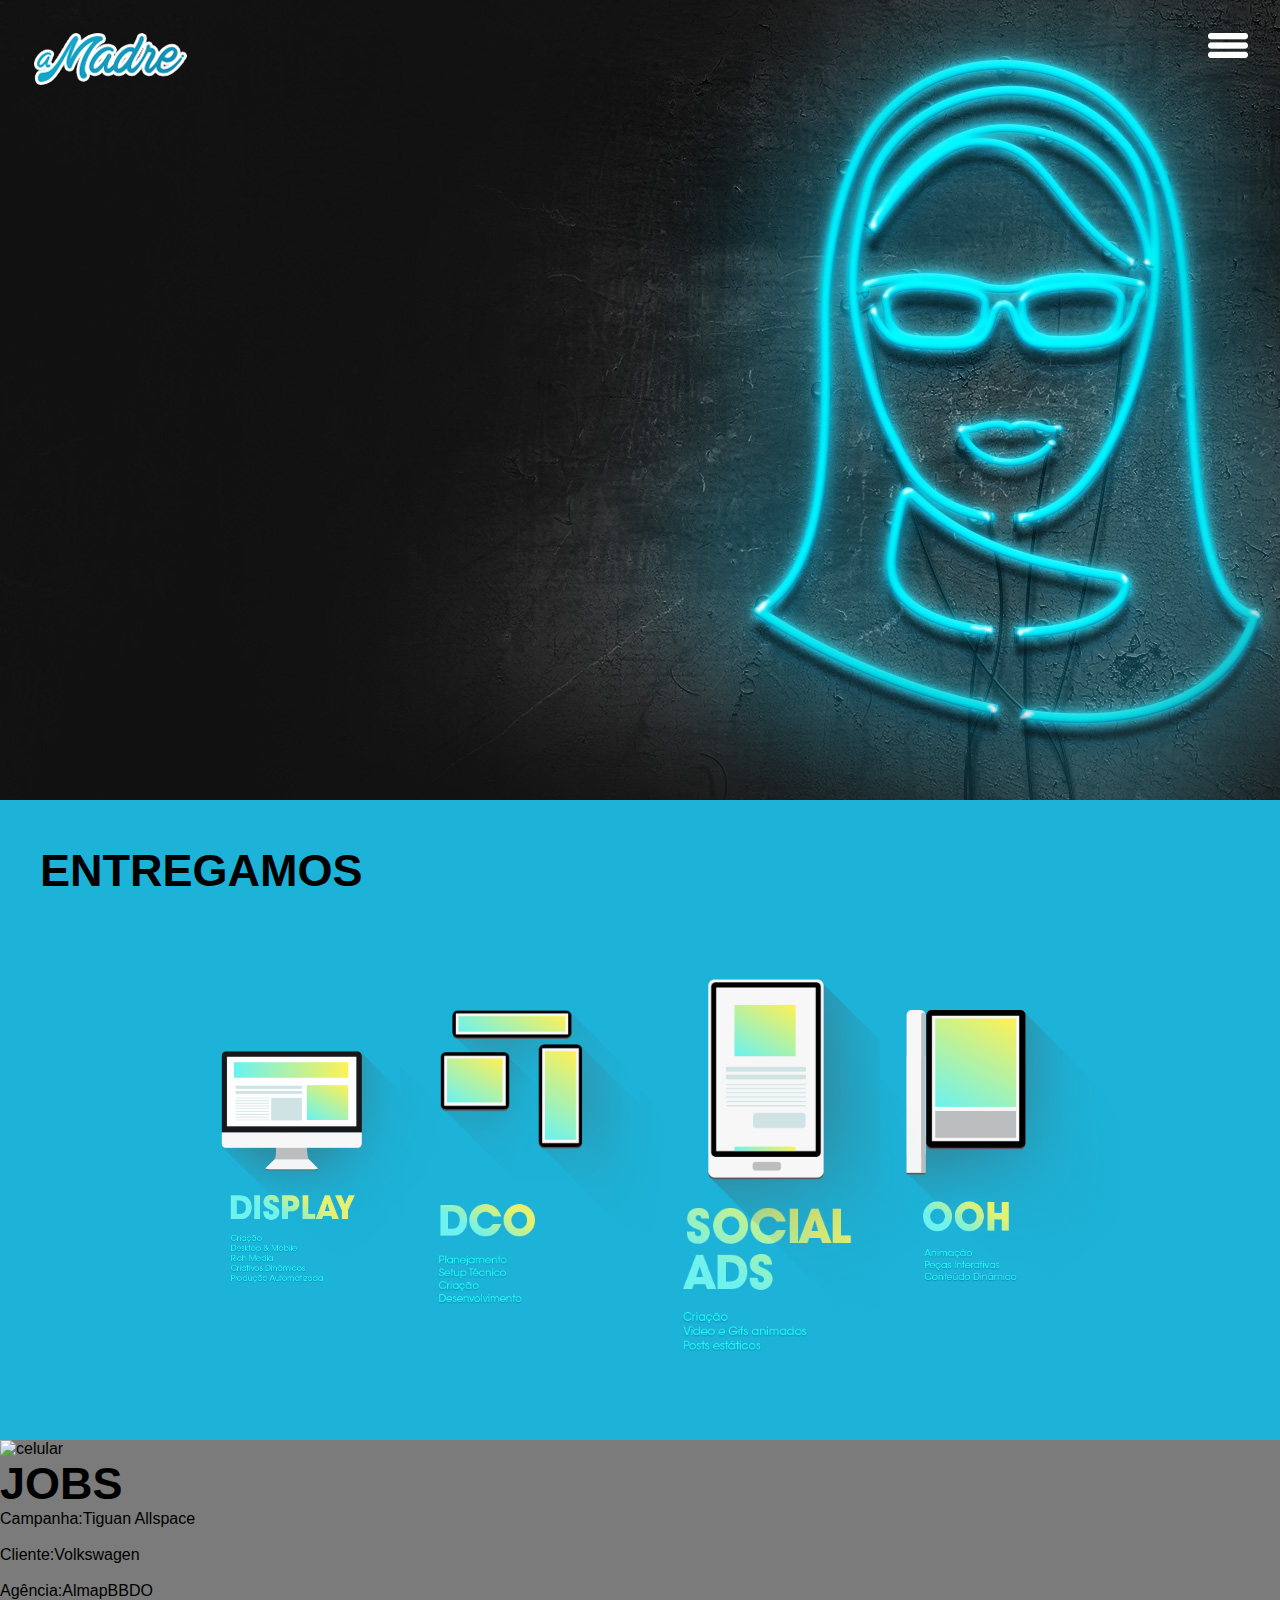
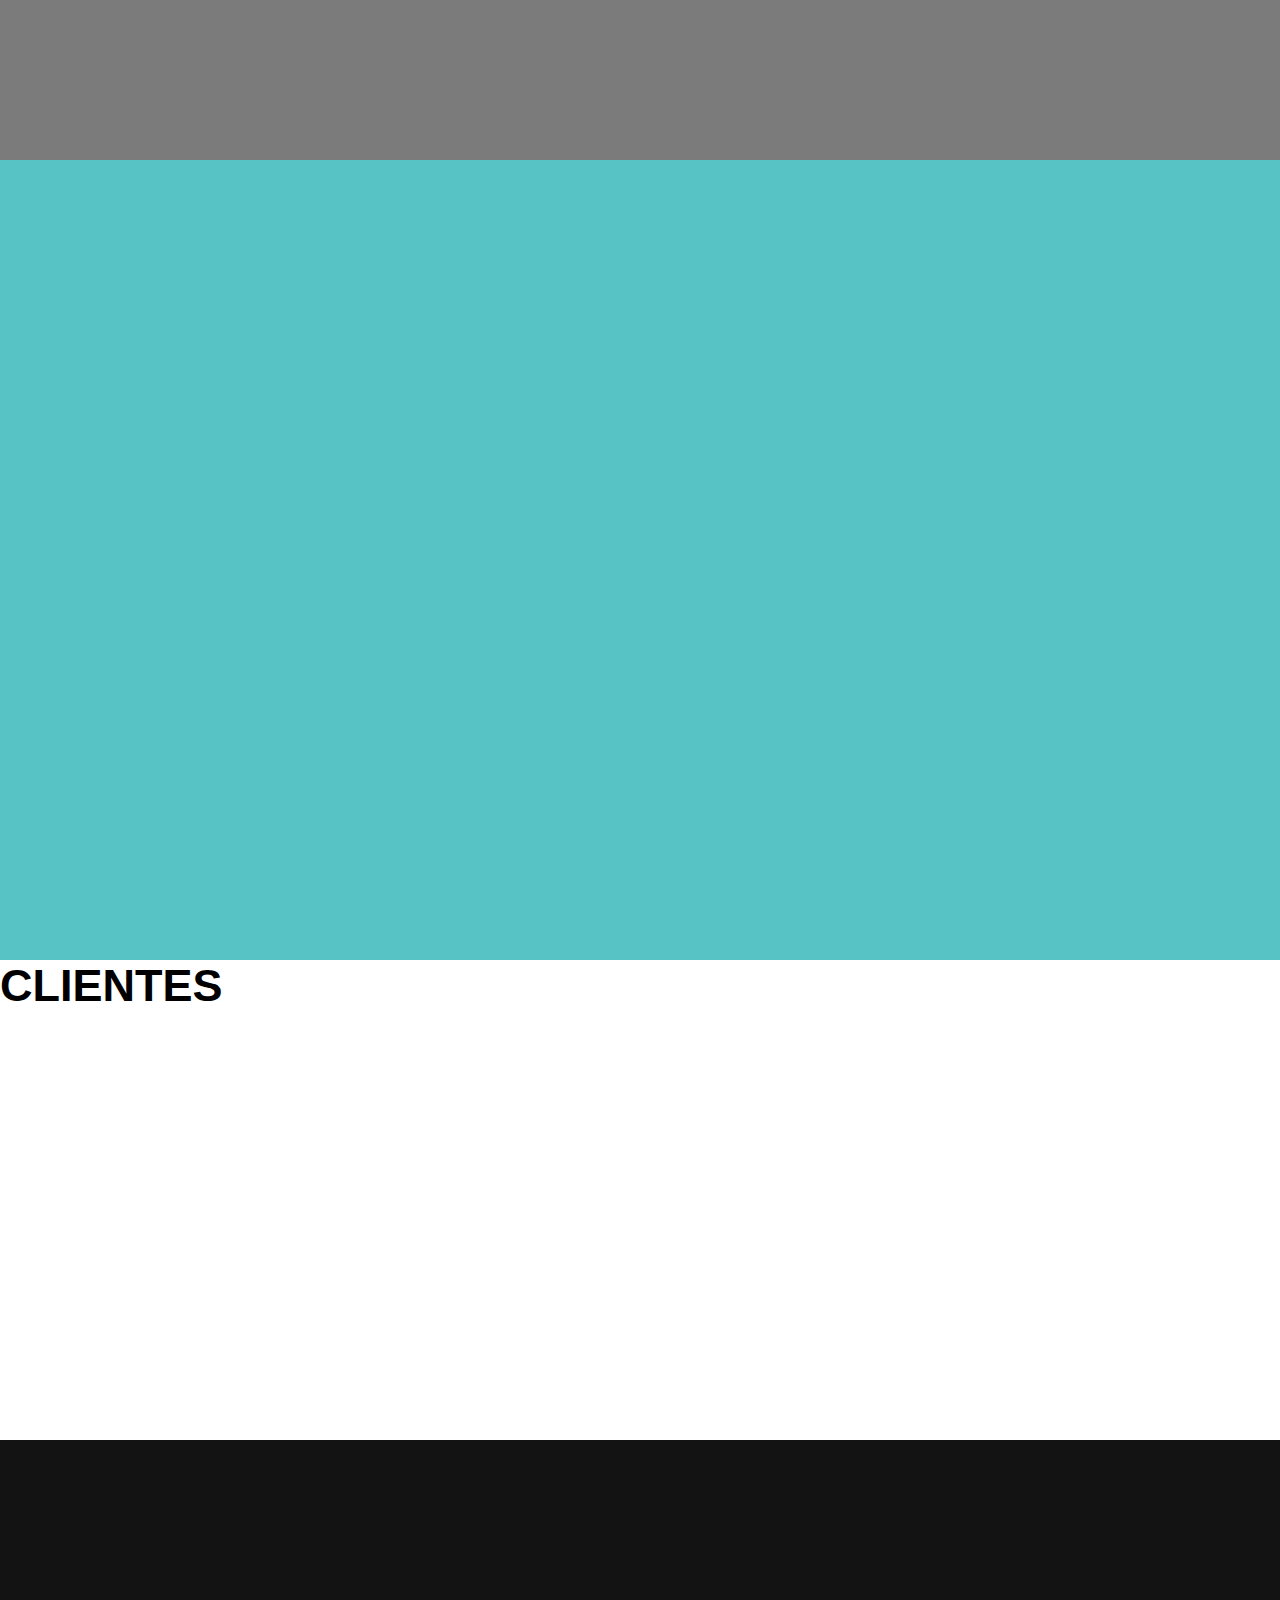
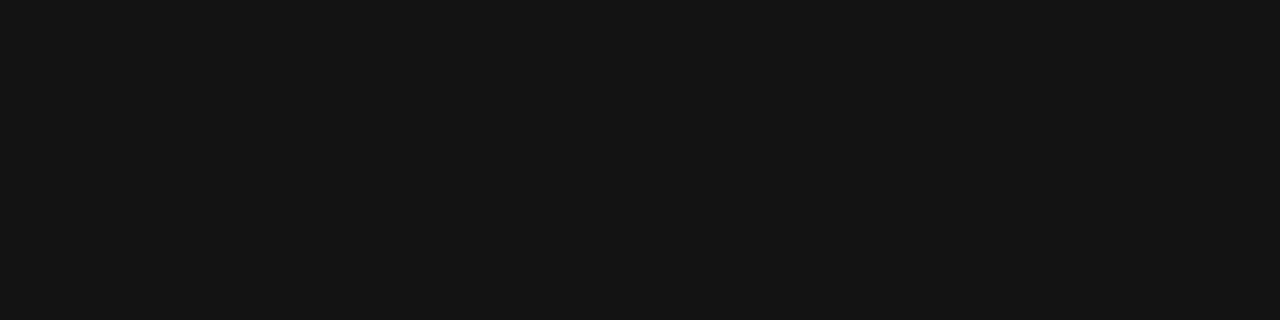
==== index.html @ 14677a15 "building site" ====
<!DOCTYPE html>
<html>

<head>
    <meta charset="UTF-8">
    <meta name="description" content="sucesso madre">
    <meta name="keywords" content="sucesso">
    <meta name="author" content="">
    <meta name="viewport" content="width=device-width, initial-scale=1.0">
    <title>A Madre</title>
    <link rel="stylesheet" type="text/css" media="screen" href="./assets/css/style.css" />
    <link href="https://fonts.googleapis.com/css?family=Roboto:400,700" rel="stylesheet">
  </head>
<body>
    <nav>
        <div>
            <a href="#"><img  class="brand" src="./assets/img/logo.png" alt="Logo A Madre"></a>
        </div>

        <div>
            <a href="#"><img class="brand" src="./assets/img/menu.png" alt="menu"></a>
        </div>

        <div class="menu__toggle">
            <ul>
                <li><a href="#">HOME</a></li>
                <li><a href="#">ENTREGAMOS</a></li>
                <li><a href="#">JOBS</a></li>
                <li><a href="#">CLIENTES</a></li>
                <li><a href="#">CONTATO</a></li>
            </ul>
        </div>
    </nav>
    <header class="header">
    </header>

        <section id="cards">
            <div>
                <h1>ENTREGAMOS</h1>            
            </div>

            <!-- card001 -->
            <div id="cards__products">  

                <div class="cards__section">
                    <div>
                        <img class="cards__img" src="./assets/img/card01_display.png" alt="Display: Criação, Desktop & Mobile, Rich Media, Criativo Dinâmicos, Produção Automatizada">
                    </div>
                </div>

                <!-- card002 -->
                <div class="cards__section">
                    <div>
                        <img class="cards__img" src="./assets/img/card02_dco.png" alt=" DCO: Planejamento, Setup Técnico, Criação, Desenvolvimento">
                    </div>
                </div>

                <!-- card003 -->
                <div class="cards__section">
                    <div>
                        <img class="cards__img" src="./assets/img/card03_socialads.png" alt=" Criação, Videos e Gifs animados, Posts estáticos">
                    </div>
                </div>
                
                <!-- card004 -->
                <div class="cards__section">
                    <div>
                        <img class="cards__img" src="./assets/img/card04_ooh.png" alt="OOH: Animação,Peças Interativas, Conteúdo Dinâmico">
                    </div>
             </div>                 
        </section>

        <section id="carousel">            
            <div class="carousel__celprlx">
                <img src="" alt="celular">
            </div>
            
            <div class="carousel__content">
                <h1>JOBS</h1>
            </div>
            <div>
                <p><span>Campanha:</span>Tiguan Allspace</p><br>
                <p><span>Cliente:</span>Volkswagen</p><br>
                <p><span>Agência:</span>AlmapBBDO</p><br>
            </div>
        </section>
        
        <section id="thumbs">

            <div class= "thumbs"> 
                <div class="thumbs__box">
                    <a href="#"> 
                        <img src="">
                    </a>
                </div>
                
                <div class="thumbs__box">
                    <a href="#"> 
                        <img src="">
                    </a>
                </div>

                <div class="thumbs__box">
                    <a href="#"> 
                        <img src="">
                    </a>
                </div>

                <div class="thumbs__box">
                    <a href="#"> 
                        <img src="">
                    </a>
                </div>
                
                <div class="thumbs__box">
                    <a href="#"> 
                        <img src="">
                    </a>
                </div>
            </div>
        </section>
        
        
        <section id="clients">
            <div class="div">
                <h1> CLIENTES</h1>
            </div>
            
        </section>        

    <footer>        
    </footer>
    
</body>
</html>
---- assets/css/style.css ----
* {
  margin: 0;
  font-family: 'Montserrat', sans-serif;
}

h1 {
  font-size: 45px;
  font-weight: 900;
}

nav {
  display: -webkit-box;
  display: -ms-flexbox;
  display: flex;
  -webkit-box-pack: justify;
      -ms-flex-pack: justify;
          justify-content: space-between;
  position: fixed;
  width: 100%;
  top: 0;
}

nav .brand {
  margin: 30px 30px;
  -webkit-box-align: center;
      -ms-flex-align: center;
          align-items: center;
}

.menu__toggle {
  display: none;
}

.header {
  background: url(../img/bgheader.jpg);
  background-size: cover;
  -o-object-fit: cover;
     object-fit: cover;
  min-height: 50rem;
  background-repeat: no-repeat;
  background-position: 45%;
}

#cards {
  background-color: #1db2d7;
  min-height: 40rem;
}

#cards h1 {
  padding: 45px 40px;
}

#cards #cards__products {
  display: -webkit-box;
  display: -ms-flexbox;
  display: flex;
  -webkit-box-align: center;
      -ms-flex-align: center;
          align-items: center;
  -webkit-box-pack: center;
      -ms-flex-pack: center;
          justify-content: center;
}

#cards .cards__img {
  max-width: 15rem;
  padding-top: 20px;
}

#carousel {
  min-height: 20rem;
  background-color: #7b7b7b;
}

.thumbs__box {
  max-width: 100rem;
  min-height: 10rem;
  background-color: #57c3c5;
}

#clients {
  max-width: 100rem;
  min-height: 30rem;
  background-color: #ffffff;
}

footer {
  max-width: 100rem;
  min-height: 30rem;
  background-color: #131313;
}
/*# sourceMappingURL=style.css.map */
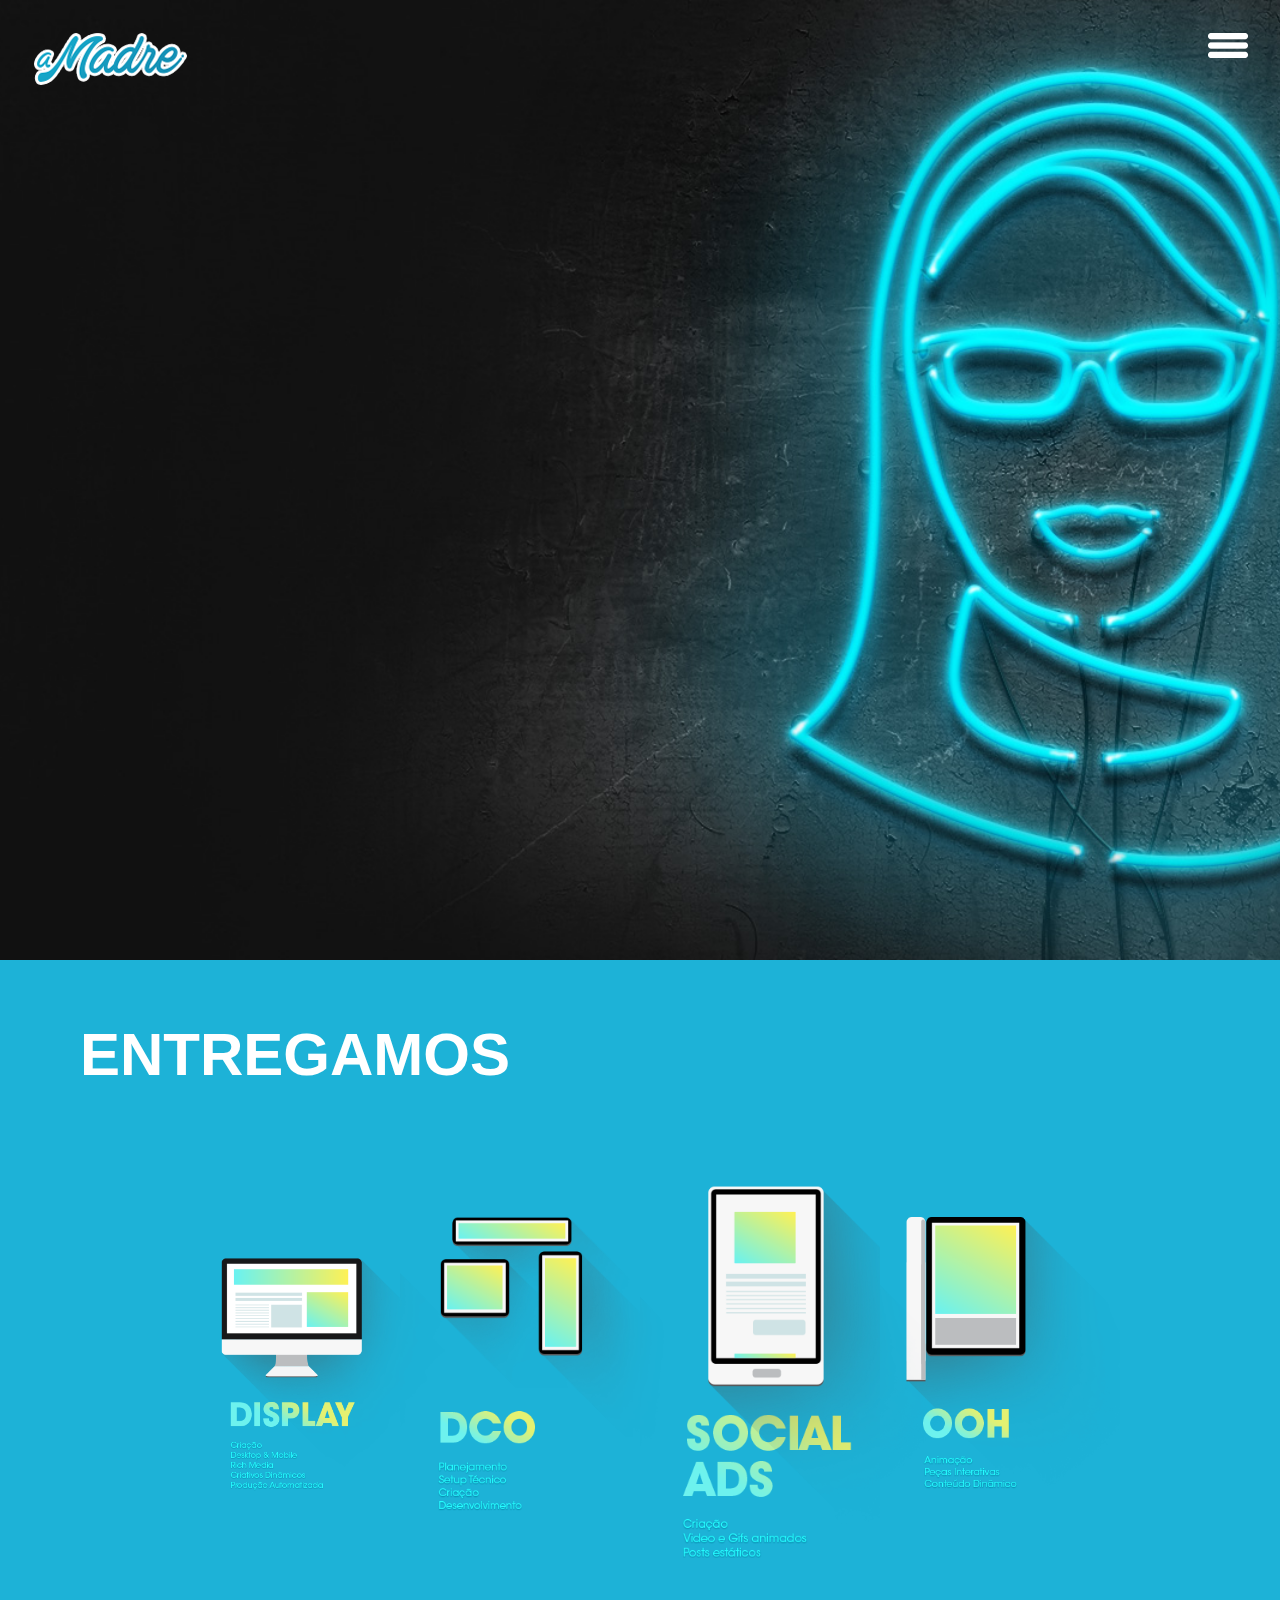
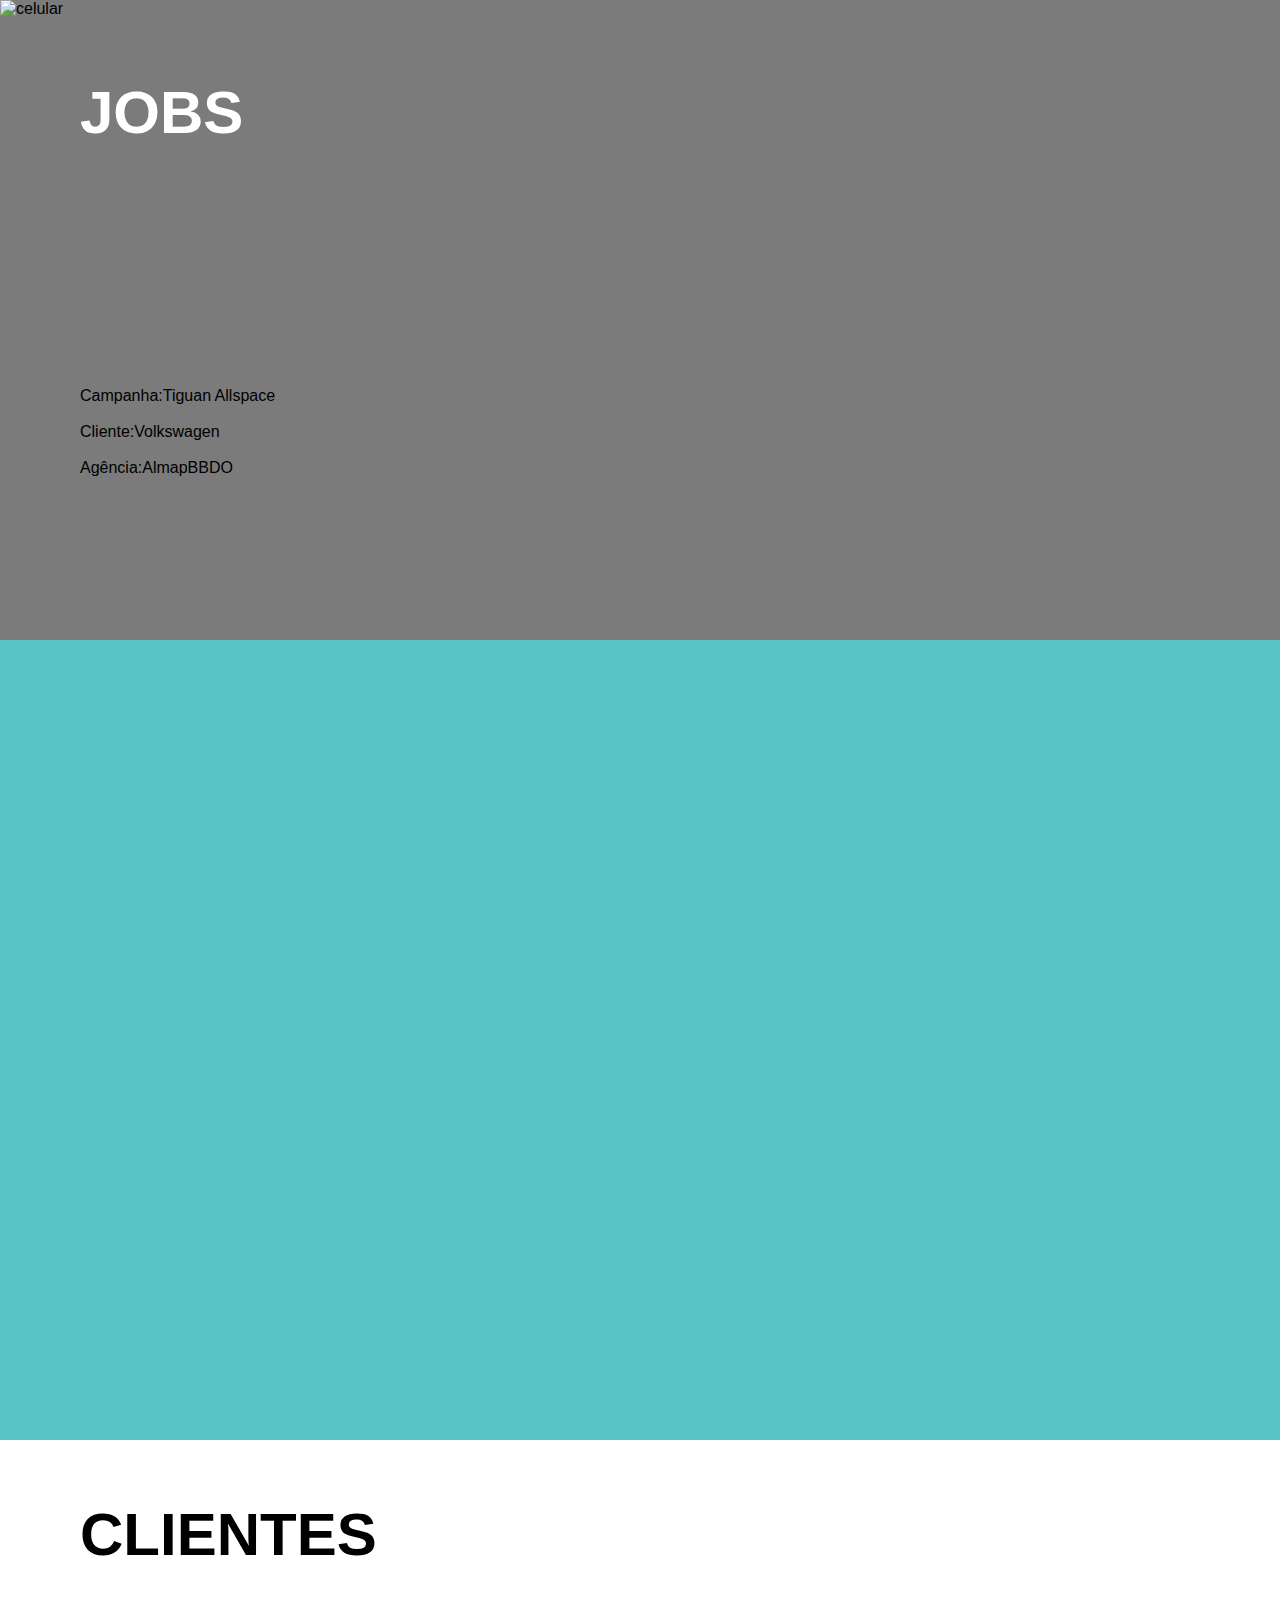
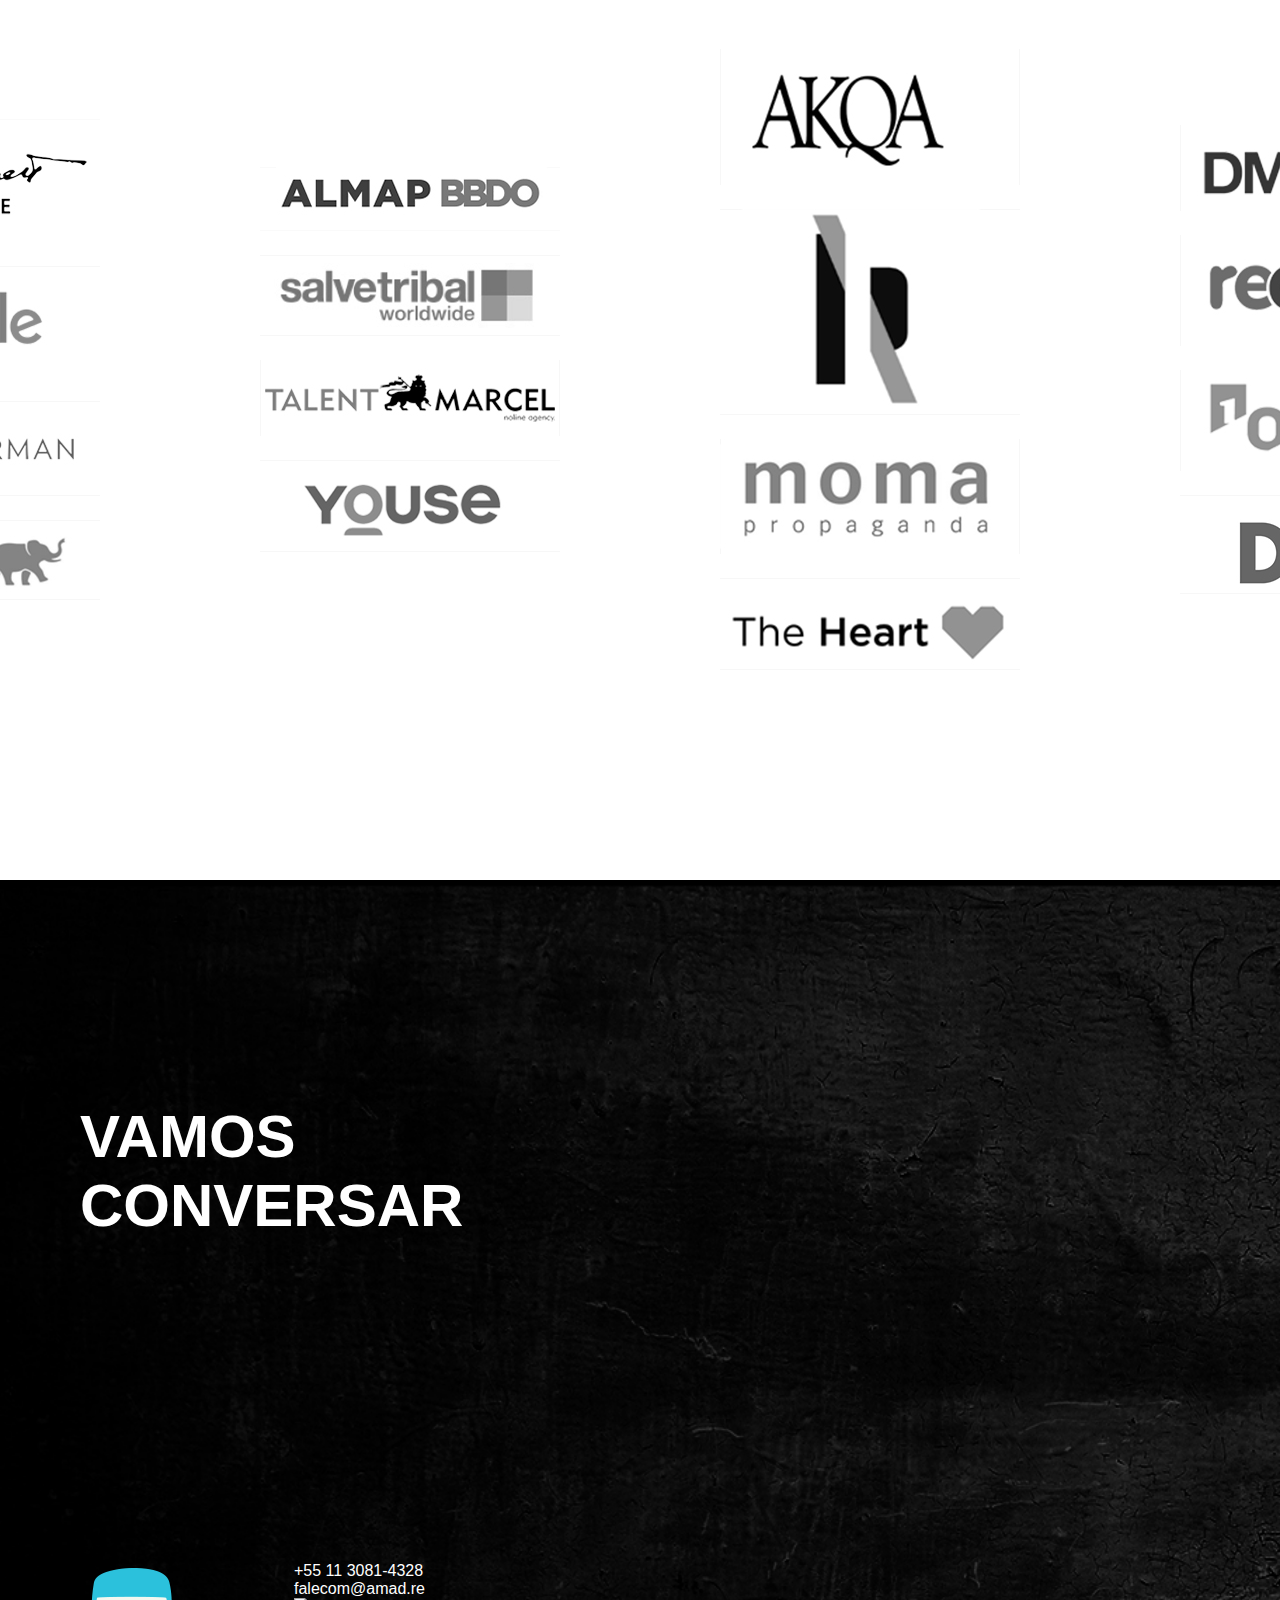
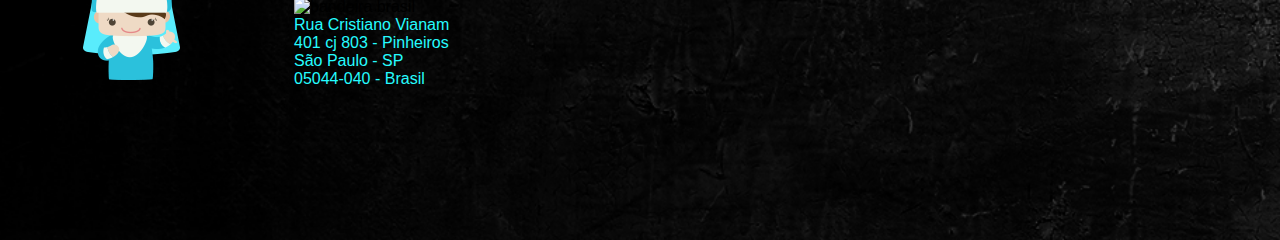
==== commit b65caa69: "1st part final adjustments" ====
--- a/index.html
+++ b/index.html
@@ -10,17 +10,17 @@
     <title>A Madre</title>
     <link rel="stylesheet" type="text/css" media="screen" href="./assets/css/style.css" />
     <link href="https://fonts.googleapis.com/css?family=Roboto:400,700" rel="stylesheet">
-  </head>
+</head>
 <body>
     <nav>
         <div>
             <a href="#"><img  class="brand" src="./assets/img/logo.png" alt="Logo A Madre"></a>
         </div>
-
+        
         <div>
             <a href="#"><img class="brand" src="./assets/img/menu.png" alt="menu"></a>
         </div>
-
+        
         <div class="menu__toggle">
             <ul>
                 <li><a href="#">HOME</a></li>
@@ -33,43 +33,43 @@
     </nav>
     <header class="header">
     </header>
-
-        <section id="cards">
-            <div>
-                <h1>ENTREGAMOS</h1>            
-            </div>
-
-            <!-- card001 -->
-            <div id="cards__products">  
-
-                <div class="cards__section">
-                    <div>
-                        <img class="cards__img" src="./assets/img/card01_display.png" alt="Display: Criação, Desktop & Mobile, Rich Media, Criativo Dinâmicos, Produção Automatizada">
-                    </div>
-                </div>
-
-                <!-- card002 -->
-                <div class="cards__section">
-                    <div>
-                        <img class="cards__img" src="./assets/img/card02_dco.png" alt=" DCO: Planejamento, Setup Técnico, Criação, Desenvolvimento">
-                    </div>
-                </div>
-
-                <!-- card003 -->
-                <div class="cards__section">
-                    <div>
-                        <img class="cards__img" src="./assets/img/card03_socialads.png" alt=" Criação, Videos e Gifs animados, Posts estáticos">
-                    </div>
-                </div>
-                
-                <!-- card004 -->
-                <div class="cards__section">
-                    <div>
-                        <img class="cards__img" src="./assets/img/card04_ooh.png" alt="OOH: Animação,Peças Interativas, Conteúdo Dinâmico">
-                    </div>
-             </div>                 
+    
+    <section id="cards">
+        <div>
+            <h1>ENTREGAMOS</h1>            
+        </div>
+        
+        <!-- card001 -->
+        <div id="cards__products">  
+            
+            <div class="cards__section">
+                <div>
+                    <img class="cards__img" src="./assets/img/card01_display.png" alt="Display: Criação, Desktop & Mobile, Rich Media, Criativo Dinâmicos, Produção Automatizada">
+                </div>
+            </div>
+            
+            <!-- card002 -->
+            <div class="cards__section">
+                <div>
+                    <img class="cards__img" src="./assets/img/card02_dco.png" alt=" DCO: Planejamento, Setup Técnico, Criação, Desenvolvimento">
+                </div>
+            </div>
+            
+            <!-- card003 -->
+            <div class="cards__section">
+                <div>
+                    <img class="cards__img" src="./assets/img/card03_socialads.png" alt=" Criação, Videos e Gifs animados, Posts estáticos">
+                </div>
+            </div>
+            
+            <!-- card004 -->
+            <div class="cards__section">
+                <div>
+                    <img class="cards__img" src="./assets/img/card04_ooh.png" alt="OOH: Animação,Peças Interativas, Conteúdo Dinâmico">
+                </div>
+            </div>                 
         </section>
-
+        
         <section id="carousel">            
             <div class="carousel__celprlx">
                 <img src="" alt="celular">
@@ -78,7 +78,7 @@
             <div class="carousel__content">
                 <h1>JOBS</h1>
             </div>
-            <div>
+            <div id="carousel__p">
                 <p><span>Campanha:</span>Tiguan Allspace</p><br>
                 <p><span>Cliente:</span>Volkswagen</p><br>
                 <p><span>Agência:</span>AlmapBBDO</p><br>
@@ -86,7 +86,7 @@
         </section>
         
         <section id="thumbs">
-
+            
             <div class= "thumbs"> 
                 <div class="thumbs__box">
                     <a href="#"> 
@@ -99,13 +99,13 @@
                         <img src="">
                     </a>
                 </div>
-
-                <div class="thumbs__box">
-                    <a href="#"> 
-                        <img src="">
-                    </a>
-                </div>
-
+                
+                <div class="thumbs__box">
+                    <a href="#"> 
+                        <img src="">
+                    </a>
+                </div>
+                
                 <div class="thumbs__box">
                     <a href="#"> 
                         <img src="">
@@ -126,10 +126,127 @@
                 <h1> CLIENTES</h1>
             </div>
             
+            <div class="clients__box">
+                
+                <div class="clients__box01">
+                    
+                    <div class="clients__brand">
+                        <a href="#"> 
+                            <img src="./assets//img/clientes/leobnt.jpg" alt="Logo Cliente LEO BRUNET">
+                        </a>
+                    </div>
+                    <div class="clients__brand">
+                        <a href="#"> 
+                            <img src="./assets//img/clientes/google.jpg" alt="Logo Cliente GOOGLE">
+                        </a>
+                    </div>
+                    <div class="clients__brand">
+                        <a href="#"> 
+                            <img src="./assets//img/clientes/wunderman.jpg" alt="Logo Cliente WUNDERMAN">
+                        </a>
+                    </div>
+                    <div class="clients__brand">
+                        <a href="#"> 
+                            <img src="./assets//img/clientes/cpb.jpg" alt="Logo Cliente CP+B">
+                        </a>
+                    </div>
+                </div>
+                
+                <div class="clients__box02">
+                    
+                    <div class="clients__brand">
+                        <a href="#"> 
+                            <img src="./assets//img/clientes/almapbbdo.jpg" alt="Logo Cliente ALMA BBDO">
+                        </a>
+                    </div>
+                    <div class="clients__brand">
+                        <a href="#"> 
+                            <img src="./assets//img/clientes/salvetribal.jpg" alt="Logo Cliente SALVE TRIBAL">
+                        </a>
+                    </div>
+                    <div class="clients__brand">
+                        <a href="#"> 
+                            <img src="./assets//img/clientes/talentmarcel.jpg" alt="Logo Cliente TALENT MARCEL">
+                        </a>
+                    </div>
+                    <div class="clients__brand">
+                        <a href="#"> 
+                            <img src="./assets//img/clientes/youse.jpg" alt="Logo Cliente YOUSE">
+                        </a>
+                    </div>
+                </div>
+                <div class="clients__box03">
+                    
+                    <div class="clients__brand">
+                        <a href="#"> 
+                            <img src="./assets//img/clientes/akqa.jpg" alt="Logo Cliente AKGA">
+                        </a>
+                    </div>
+                    <div class="clients__brand">
+                        <a href="#"> 
+                            <img src="./assets//img/clientes/logocliente.jpg" alt="Logo Cliente ???">
+                        </a>
+                    </div>
+                    <div class="clients__brand">
+                        <a href="#"> 
+                            <img src="./assets//img/clientes/moma.jpg" alt="Logo Cliente MOMA">
+                        </a>
+                    </div>
+                    <div class="clients__brand">
+                        <a href="#"> 
+                            <img src="./assets//img/clientes/theheart.jpg" alt="Logo Cliente THE HEART">
+                        </a>
+                    </div>
+                </div>
+                <div class="clients__box04">
+                    
+                    <div class="clients__brand">
+                        <a href="#"> 
+                            <img src="./assets//img/clientes/dm9ddb.jpg" alt="Logo Cliente DM9DDB">
+                        </a>
+                    </div>
+                    <div class="clients__brand">
+                        <a href="#"> 
+                            <img src="./assets//img/clientes/reamp.jpg" alt="Logo Cliente REAMP">
+                        </a>
+                    </div>
+                    <div class="clients__brand">
+                        <a href="#"> 
+                            <img src="./assets//img/clientes/onedigita.jpg" alt="Logo Cliente One Digital">
+                        </a>
+                    </div>
+                    <div class="clients__brand">
+                        <a href="#"> 
+                            <img src="./assets//img/clientes/dpzt.jpg" alt="Logo Cliente DPZT">
+                        </a>
+                    </div>
+                </div>
+                
+            </div>
+            
         </section>        
-
-    <footer>        
-    </footer>
-    
-</body>
-</html>                                                             
+        
+        <footer>
+            <div>
+                <h1>VAMOS <br>CONVERSAR</h1>            
+            </div> 
+            <div id="footer__contact">
+                <div>
+                    <a href="#"> 
+                        <img src="./assets//img/footer/madresita.png" alt="ilustração da Madre">
+                    </a>                    
+                </div>
+                <div>
+                    <p>+55 11 3081-4328</p>
+                    <p>falecom@amad.re</p>
+                    <img src="./assets//img/footer/bandeira.1pg" alt="bandeira brasil">
+                    <p class="footer__p">Rua Cristiano Vianam 401 cj 803 - Pinheiros São Paulo - SP</p>
+                    <p class="footer__p">05044-040 - Brasil</p>
+                </div>
+            </div>
+            
+        </footer>
+        
+    </body>
+    </html>                                                             
+    --- a/assets/css/style.css
+++ b/assets/css/style.css
@@ -36,7 +36,8 @@
   background-size: cover;
   -o-object-fit: cover;
      object-fit: cover;
-  min-height: 50rem;
+  width: 100vw;
+  min-height: 60rem;
   background-repeat: no-repeat;
   background-position: 45%;
 }
@@ -44,10 +45,13 @@
 #cards {
   background-color: #1db2d7;
   min-height: 40rem;
+  width: 100vw;
 }
 
 #cards h1 {
-  padding: 45px 40px;
+  padding: 60px 80px;
+  color: #ffffff;
+  font-size: 60px;
 }
 
 #cards #cards__products {
@@ -68,25 +72,96 @@
 }
 
 #carousel {
+  width: 100vw;
+  background-size: cover;
   min-height: 20rem;
   background-color: #7b7b7b;
+  min-height: 40rem;
+}
+
+#carousel h1 {
+  padding: 60px 80px;
+  color: #ffffff;
+  font-size: 60px;
+  margin-bottom: 180px;
+}
+
+#carousel p {
+  padding: 0px 80px;
 }
 
 .thumbs__box {
-  max-width: 100rem;
+  width: 100vw;
   min-height: 10rem;
   background-color: #57c3c5;
 }
 
 #clients {
-  max-width: 100rem;
-  min-height: 30rem;
+  width: 100vw;
+  min-height: 65rem;
   background-color: #ffffff;
 }
 
+#clients h1 {
+  padding: 60px 80px;
+  font-size: 60px;
+}
+
+#clients .clients__box {
+  display: -webkit-box;
+  display: -ms-flexbox;
+  display: flex;
+  -webkit-box-align: center;
+      -ms-flex-align: center;
+          align-items: center;
+  -webkit-box-pack: center;
+      -ms-flex-pack: center;
+          justify-content: center;
+  padding: 10px 80px;
+}
+
+#clients .clients__brand img {
+  width: 300px;
+  padding: 10px 80px;
+}
+
 footer {
-  max-width: 100rem;
-  min-height: 30rem;
   background-color: #131313;
+  background: url(../img/footer/footerbg.jpg);
+  background-size: cover;
+  background-repeat: no-repeat;
+  width: 100vw;
+  min-height: 60rem;
+}
+
+footer h1 {
+  padding: 222px 80px;
+  color: #ffffff;
+  font-size: 60px;
+}
+
+footer #footer__contact {
+  padding: 100px 80px;
+  display: -webkit-box;
+  display: -ms-flexbox;
+  display: flex;
+  -webkit-box-align: center;
+      -ms-flex-align: center;
+          align-items: center;
+  -ms-flex-pack: distribute;
+      justify-content: space-around;
+  max-width: 400px;
+}
+
+footer #footer__contact a {
+  margin-right: 7rem;
+}
+
+footer #footer__contact P {
+  color: #ffffff;
+}
+
+footer #footer__contact .footer__p {
+  color: #25fcff;
 }
 /*# sourceMappingURL=style.css.map */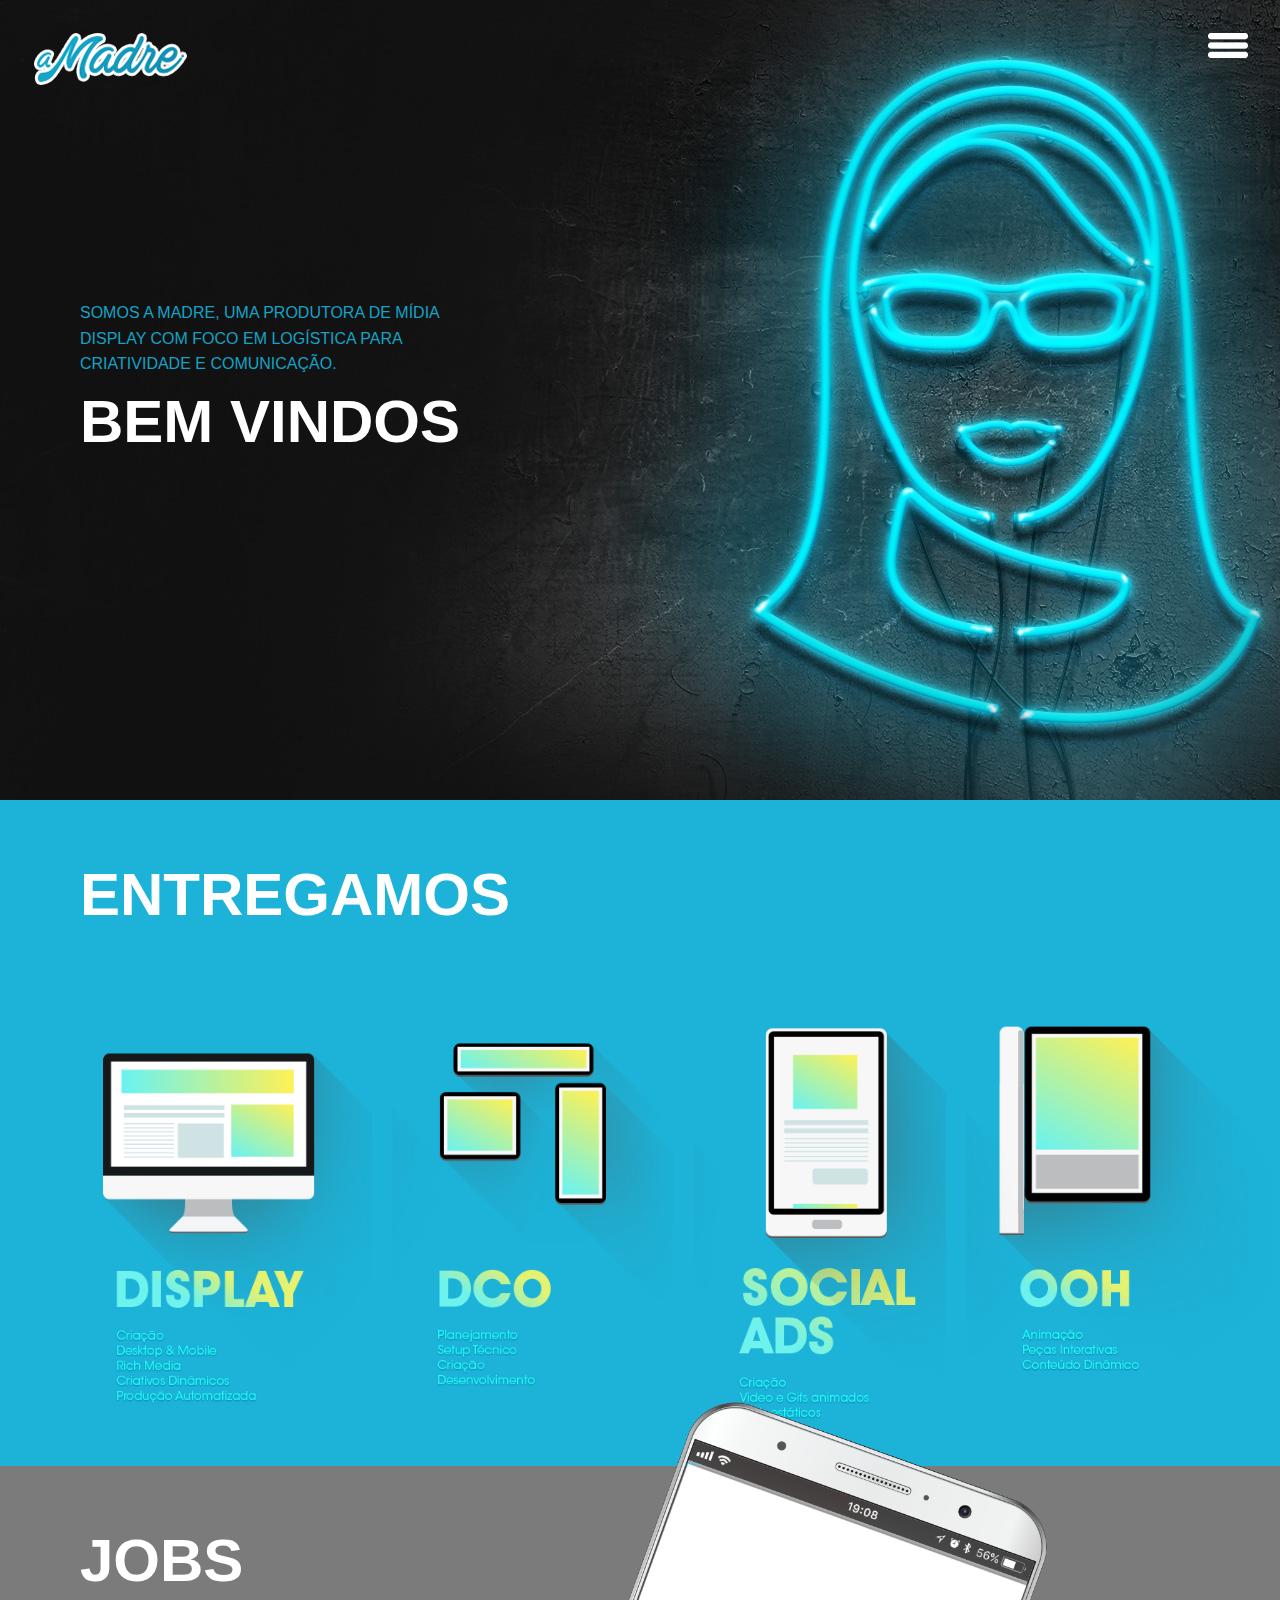
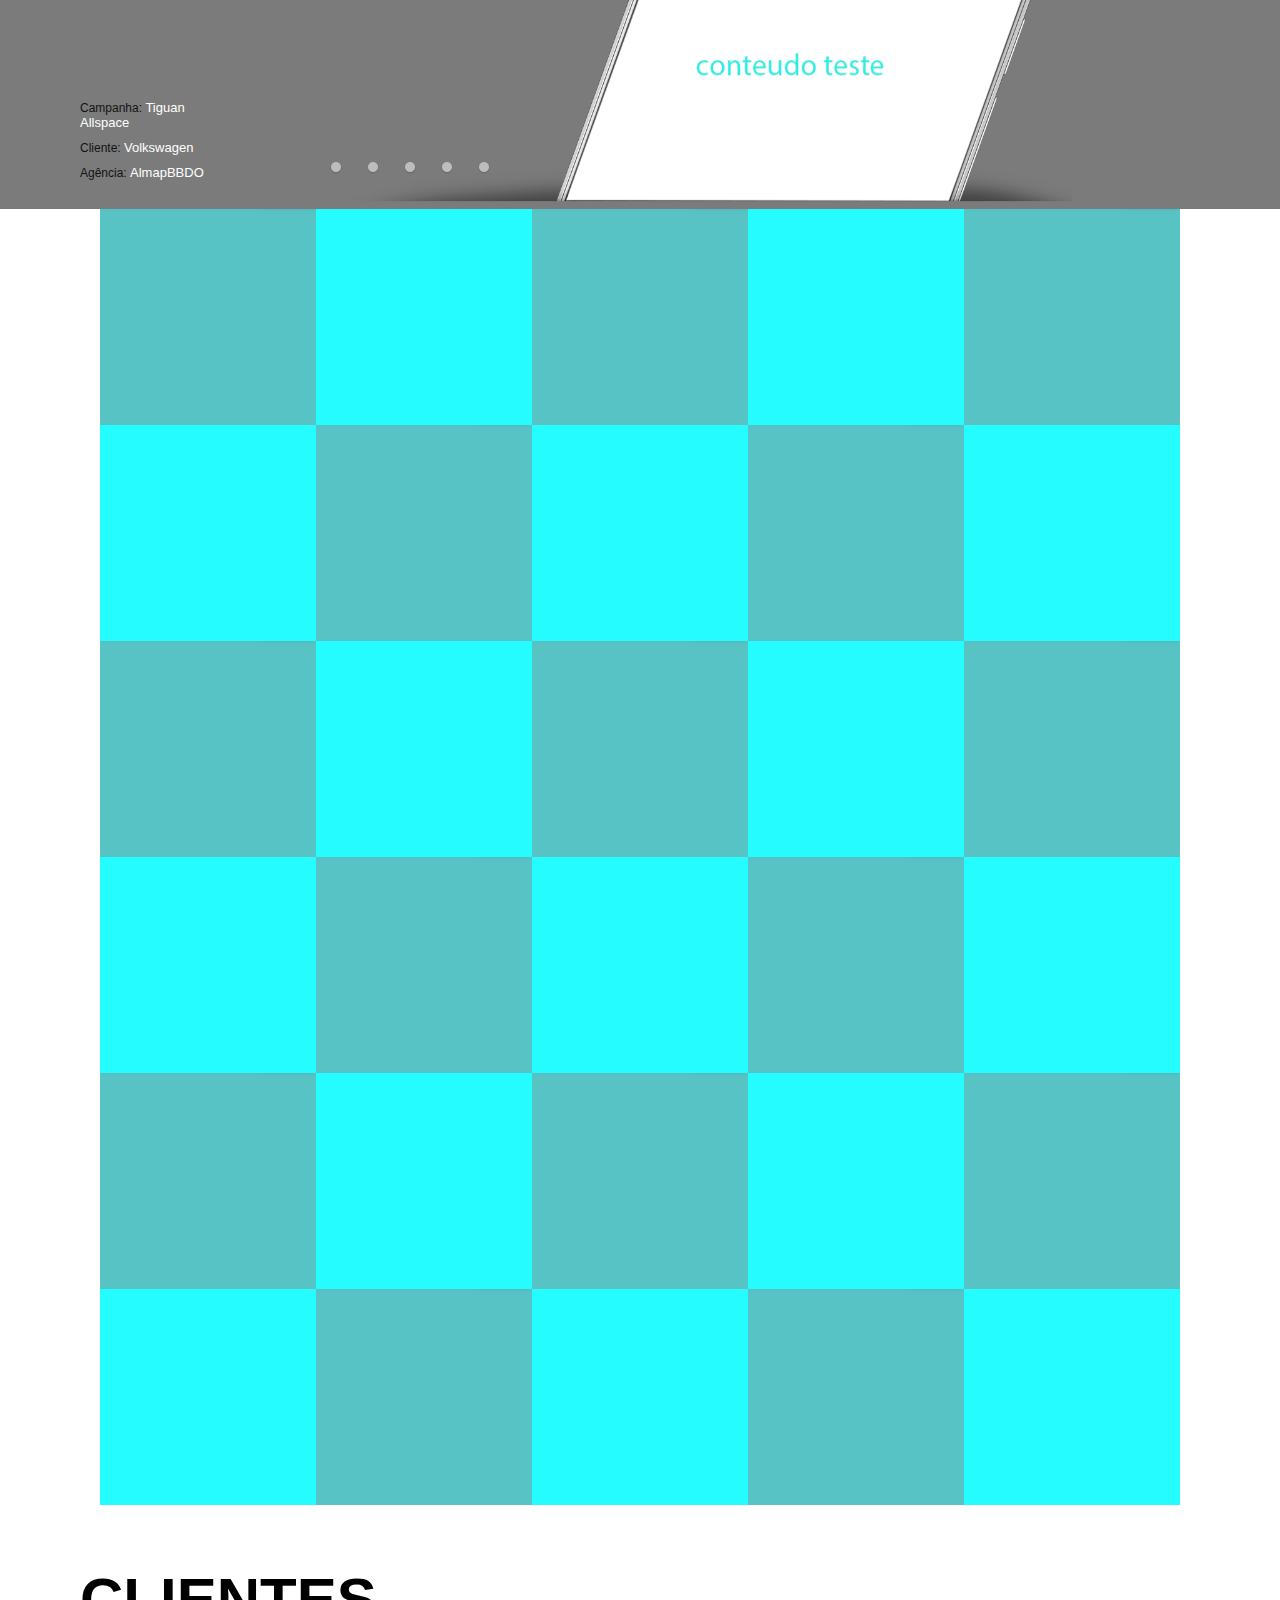
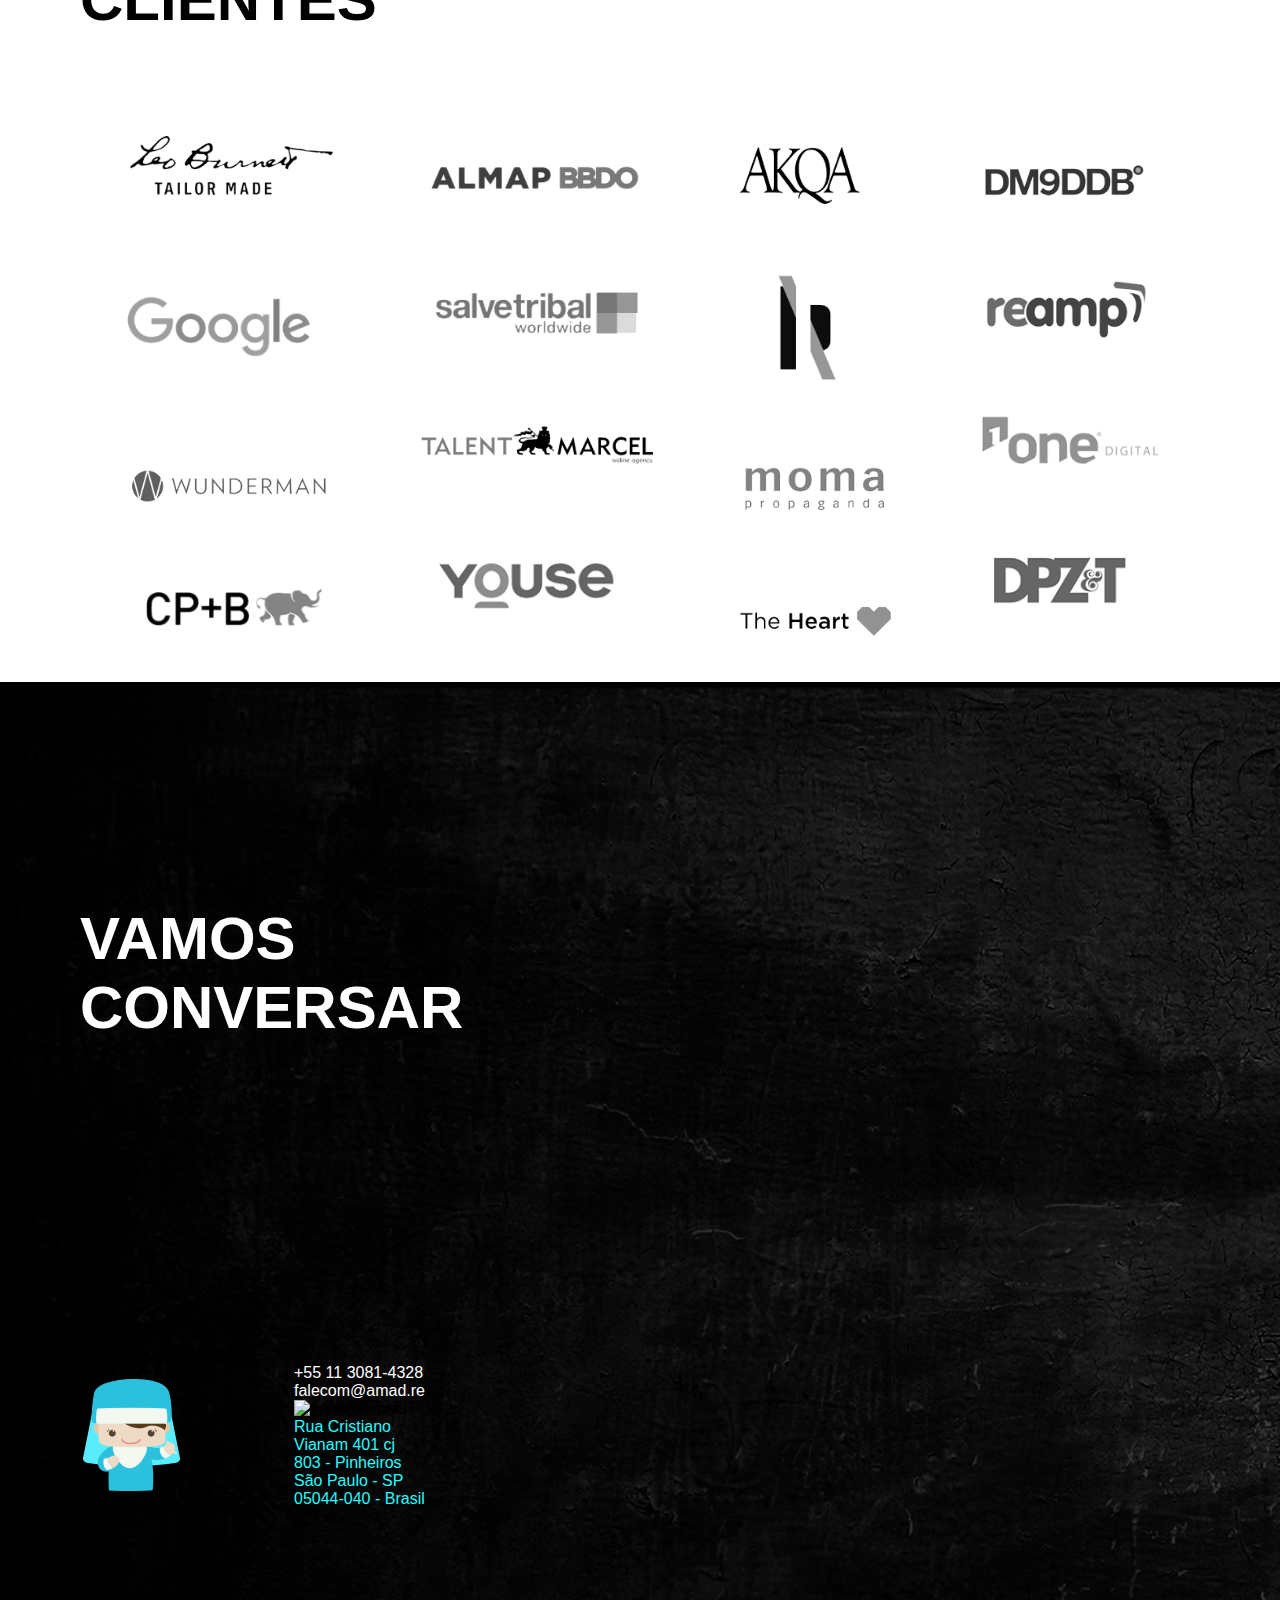
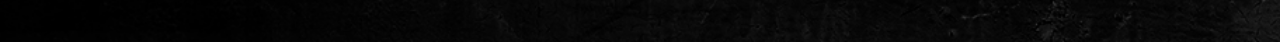
==== commit d10edf23: "last adjusts" ====
--- a/index.html
+++ b/index.html
@@ -14,239 +14,455 @@
 <body>
     <nav>
         <div>
-            <a href="#"><img  class="brand" src="./assets/img/logo.png" alt="Logo A Madre"></a>
-        </div>
-        
+            <a href="#"><img class="brand" src="./assets/img/logo.png" alt="Logo A Madre"></a>
+        </div>        
         <div>
-            <a href="#"><img class="brand" src="./assets/img/menu.png" alt="menu"></a>
-        </div>
-        
-        <div class="menu__toggle">
-            <ul>
-                <li><a href="#">HOME</a></li>
-                <li><a href="#">ENTREGAMOS</a></li>
-                <li><a href="#">JOBS</a></li>
-                <li><a href="#">CLIENTES</a></li>
-                <li><a href="#">CONTATO</a></li>
-            </ul>
+            <a href="#"><img class="brand" src="./assets/img/menu.png" alt="menu" onclick="openNav()"></a>
+        </div>        
+        <div id="menu" class="menu__toggle">
+            <a href="javascript:void(0)" class="closebtn" onclick="closeNav()">&times;</a>
+            <a href="#">HOME</a>
+            <a href="#">ENTREGAMOS</a>
+            <a href="#">JOBS</a>
+            <a href="#">CLIENTES</a>
+            <a href="#">CONTATO</a>
         </div>
     </nav>
     <header class="header">
+        <P> Somos A Madre, uma produtora de mídia display com  foco em logística para criatividade e comunicação. </P>
+        <div>
+            <h1>BEM VINDOS</h1>            
+        </div>
     </header>
     
-    <section id="cards">
+    <section id="wedeliver">
         <div>
             <h1>ENTREGAMOS</h1>            
         </div>
         
         <!-- card001 -->
-        <div id="cards__products">  
-            
-            <div class="cards__section">
+        <div id="wedeliver__products">  
+            
+            <div class="wedeliver__card">
                 <div>
-                    <img class="cards__img" src="./assets/img/card01_display.png" alt="Display: Criação, Desktop & Mobile, Rich Media, Criativo Dinâmicos, Produção Automatizada">
+                    <img class="wedeliver__img" src="./assets/img/card01_display.png" alt="Display: Criação, Desktop & Mobile, Rich Media, Criativo Dinâmicos, Produção Automatizada">
                 </div>
             </div>
             
             <!-- card002 -->
-            <div class="cards__section">
+            <div class="wedeliver__card">
                 <div>
-                    <img class="cards__img" src="./assets/img/card02_dco.png" alt=" DCO: Planejamento, Setup Técnico, Criação, Desenvolvimento">
+                    <img class="wedeliver__img" src="./assets/img/card02_dco.png" alt=" DCO: Planejamento, Setup Técnico, Criação, Desenvolvimento">
                 </div>
             </div>
             
             <!-- card003 -->
-            <div class="cards__section">
+            <div class="wedeliver__card">
                 <div>
-                    <img class="cards__img" src="./assets/img/card03_socialads.png" alt=" Criação, Videos e Gifs animados, Posts estáticos">
+                    <img class="wedeliver__img" src="./assets/img/card03_socialads.png" alt=" Criação, Videos e Gifs animados, Posts estáticos">
                 </div>
             </div>
             
             <!-- card004 -->
-            <div class="cards__section">
+            <div class="wedeliver__card">
                 <div>
-                    <img class="cards__img" src="./assets/img/card04_ooh.png" alt="OOH: Animação,Peças Interativas, Conteúdo Dinâmico">
+                    <img class="wedeliver__img" src="./assets/img/card04_ooh.png" alt="OOH: Animação,Peças Interativas, Conteúdo Dinâmico">
                 </div>
             </div>                 
         </section>
         
-        <section id="carousel">            
-            <div class="carousel__celprlx">
-                <img src="" alt="celular">
-            </div>
-            
-            <div class="carousel__content">
+        <section id="jobs">            
+            
+            <div>
                 <h1>JOBS</h1>
             </div>
-            <div id="carousel__p">
-                <p><span>Campanha:</span>Tiguan Allspace</p><br>
-                <p><span>Cliente:</span>Volkswagen</p><br>
-                <p><span>Agência:</span>AlmapBBDO</p><br>
-            </div>
+            
+            <div class="jobs__carousel">
+                
+                <div class="jobs__p">
+                    <p><span class="jobs__p--adjust">Campanha: </span>Tiguan Allspace</p>
+                    <p><span class="jobs__p--adjust">Cliente: </span>Volkswagen</p>
+                    <p><span class="jobs__p--adjust">Agência: </span>AlmapBBDO</p>
+                </div>
+                <div class="jobs__bullets"> 
+                    <div>
+                        <a href="#"> 
+                            <img src="./assets/img/bullet.png" alt="Bullet carousel">
+                        </a>
+                    </div>                   
+                    <div>
+                        <a href="#"> 
+                            <img src="./assets/img/bullet.png" alt="Bullet carousel">
+                        </a>
+                    </div>                   
+                    
+                    <div>
+                        <a href="#"> 
+                            <img src="./assets/img/bullet.png" alt="Bullet carousel">
+                        </a>
+                    </div>                   
+                    
+                    <div>
+                        <a href="#"> 
+                            <img src="./assets/img/bullet.png" alt="Bullet carousel">
+                        </a>
+                    </div>                   
+                    
+                    <div>
+                        <a href="#"> 
+                            <img src="./assets/img/bullet.png" alt="Bullet carousel">
+                        </a>
+                    </div>                   
+                    
+                </div>
+            </div>
+            
+            <div class="jobs__celprlx">
+                <img class="cel__conteudo" src="./assets/img/celular__conteudoteste.png" alt="celular">
+                <img clas="cel__base" src="./assets/img/celular.png" alt="celular">
+            </div>
+            
+            
+            
+            
         </section>
         
         <section id="thumbs">
             
-            <div class= "thumbs"> 
-                <div class="thumbs__box">
-                    <a href="#"> 
-                        <img src="">
-                    </a>
-                </div>
-                
-                <div class="thumbs__box">
-                    <a href="#"> 
-                        <img src="">
-                    </a>
-                </div>
-                
-                <div class="thumbs__box">
-                    <a href="#"> 
-                        <img src="">
-                    </a>
-                </div>
-                
-                <div class="thumbs__box">
-                    <a href="#"> 
-                        <img src="">
-                    </a>
-                </div>
-                
-                <div class="thumbs__box">
-                    <a href="#"> 
-                        <img src="">
-                    </a>
-                </div>
-            </div>
-        </section>
-        
-        
-        <section id="clients">
-            <div class="div">
-                <h1> CLIENTES</h1>
-            </div>
-            
-            <div class="clients__box">
-                
-                <div class="clients__box01">
-                    
-                    <div class="clients__brand">
-                        <a href="#"> 
-                            <img src="./assets//img/clientes/leobnt.jpg" alt="Logo Cliente LEO BRUNET">
-                        </a>
-                    </div>
-                    <div class="clients__brand">
-                        <a href="#"> 
-                            <img src="./assets//img/clientes/google.jpg" alt="Logo Cliente GOOGLE">
-                        </a>
-                    </div>
-                    <div class="clients__brand">
-                        <a href="#"> 
-                            <img src="./assets//img/clientes/wunderman.jpg" alt="Logo Cliente WUNDERMAN">
-                        </a>
-                    </div>
-                    <div class="clients__brand">
-                        <a href="#"> 
-                            <img src="./assets//img/clientes/cpb.jpg" alt="Logo Cliente CP+B">
-                        </a>
-                    </div>
-                </div>
-                
-                <div class="clients__box02">
-                    
-                    <div class="clients__brand">
-                        <a href="#"> 
-                            <img src="./assets//img/clientes/almapbbdo.jpg" alt="Logo Cliente ALMA BBDO">
-                        </a>
-                    </div>
-                    <div class="clients__brand">
-                        <a href="#"> 
-                            <img src="./assets//img/clientes/salvetribal.jpg" alt="Logo Cliente SALVE TRIBAL">
-                        </a>
-                    </div>
-                    <div class="clients__brand">
-                        <a href="#"> 
-                            <img src="./assets//img/clientes/talentmarcel.jpg" alt="Logo Cliente TALENT MARCEL">
-                        </a>
-                    </div>
-                    <div class="clients__brand">
-                        <a href="#"> 
-                            <img src="./assets//img/clientes/youse.jpg" alt="Logo Cliente YOUSE">
-                        </a>
-                    </div>
-                </div>
-                <div class="clients__box03">
-                    
-                    <div class="clients__brand">
-                        <a href="#"> 
-                            <img src="./assets//img/clientes/akqa.jpg" alt="Logo Cliente AKGA">
-                        </a>
-                    </div>
-                    <div class="clients__brand">
-                        <a href="#"> 
-                            <img src="./assets//img/clientes/logocliente.jpg" alt="Logo Cliente ???">
-                        </a>
-                    </div>
-                    <div class="clients__brand">
-                        <a href="#"> 
-                            <img src="./assets//img/clientes/moma.jpg" alt="Logo Cliente MOMA">
-                        </a>
-                    </div>
-                    <div class="clients__brand">
-                        <a href="#"> 
-                            <img src="./assets//img/clientes/theheart.jpg" alt="Logo Cliente THE HEART">
-                        </a>
-                    </div>
-                </div>
-                <div class="clients__box04">
-                    
-                    <div class="clients__brand">
-                        <a href="#"> 
-                            <img src="./assets//img/clientes/dm9ddb.jpg" alt="Logo Cliente DM9DDB">
-                        </a>
-                    </div>
-                    <div class="clients__brand">
-                        <a href="#"> 
-                            <img src="./assets//img/clientes/reamp.jpg" alt="Logo Cliente REAMP">
-                        </a>
-                    </div>
-                    <div class="clients__brand">
-                        <a href="#"> 
-                            <img src="./assets//img/clientes/onedigita.jpg" alt="Logo Cliente One Digital">
-                        </a>
-                    </div>
-                    <div class="clients__brand">
-                        <a href="#"> 
-                            <img src="./assets//img/clientes/dpzt.jpg" alt="Logo Cliente DPZT">
-                        </a>
-                    </div>
-                </div>
-                
-            </div>
-            
-        </section>        
-        
-        <footer>
+            <div class= "thumbs__row01"> 
+                
+                <div class="thumbs__box">
+                    <a href="#"> 
+                        <img src="./assets/img/jobeven.jpg">
+                    </a>
+                </div>
+                <div class="thumbs__box">
+                    <a href="#"> 
+                        <img src="./assets/img/jobodd.jpg">
+                    </a>
+                </div>
+                
+                <div class="thumbs__box">
+                    <a href="#"> 
+                        <img src="./assets/img/jobeven.jpg">
+                    </a>
+                </div>
+                <div class="thumbs__box">
+                    <a href="#"> 
+                        <img src="./assets/img/jobodd.jpg">
+                    </a>
+                </div>
+                
+                <div class="thumbs__box">
+                    <a href="#"> 
+                        <img src="./assets/img/jobeven.jpg">
+                    </a>
+                </div>
+                <div class="thumbs__box">
+                    <a href="#"> 
+                        <img src="./assets/img/jobodd.jpg">
+                    </a>
+                </div>
+            </div>
+            
+            
+            
+            <div class= "thumbs__row02"> 
+                
+                <div class="thumbs__box">
+                    <a href="#"> 
+                        <img src="./assets/img/jobodd.jpg">
+                    </a>
+                </div>
+                
+                <div class="thumbs__box">
+                    <a href="#"> 
+                        <img src="./assets/img/jobeven.jpg">
+                    </a>
+                </div>
+                <div class="thumbs__box">
+                    <a href="#"> 
+                        <img src="./assets/img/jobodd.jpg">
+                    </a>
+                </div>
+                
+                <div class="thumbs__box">
+                    <a href="#"> 
+                        <img src="./assets/img/jobeven.jpg">
+                    </a>
+                </div>
+                <div class="thumbs__box">
+                    <a href="#"> 
+                        <img src="./assets/img/jobodd.jpg">
+                    </a>
+                </div>
+                
+                <div class="thumbs__box">
+                    <a href="#"> 
+                        <img src="./assets/img/jobeven.jpg">
+                    </a>
+                </div>               
+            </div>
+            
+            <div class= "thumbs__row03"> 
+                
+                <div class="thumbs__box">
+                    <a href="#"> 
+                        <img src="./assets/img/jobeven.jpg">
+                    </a>
+                </div>
+                <div class="thumbs__box">
+                    <a href="#"> 
+                        <img src="./assets/img/jobodd.jpg">
+                    </a>
+                </div>
+                
+                <div class="thumbs__box">
+                    <a href="#"> 
+                        <img src="./assets/img/jobeven.jpg">
+                    </a>
+                </div>
+                <div class="thumbs__box">
+                    <a href="#"> 
+                        <img src="./assets/img/jobodd.jpg">
+                    </a>
+                </div>
+                
+                <div class="thumbs__box">
+                    <a href="#"> 
+                        <img src="./assets/img/jobeven.jpg">
+                    </a>
+                </div>
+                <div class="thumbs__box">
+                    <a href="#"> 
+                        <img src="./assets/img/jobodd.jpg">
+                    </a>
+                </div>
+            </div>
+            
+            <div class= "thumbs__row04"> 
+                
+                <div class="thumbs__box">
+                    <a href="#"> 
+                        <img src="./assets/img/jobodd.jpg">
+                    </a>
+                </div>
+                
+                <div class="thumbs__box">
+                    <a href="#"> 
+                        <img src="./assets/img/jobeven.jpg">
+                    </a>
+                </div>
+                <div class="thumbs__box">
+                    <a href="#"> 
+                        <img src="./assets/img/jobodd.jpg">
+                    </a>
+                </div>
+                
+                <div class="thumbs__box">
+                    <a href="#"> 
+                        <img src="./assets/img/jobeven.jpg">
+                    </a>
+                </div>
+                <div class="thumbs__box">
+                    <a href="#"> 
+                        <img src="./assets/img/jobodd.jpg">
+                    </a>
+                </div>
+                
+                <div class="thumbs__box">
+                    <a href="#"> 
+                        <img src="./assets/img/jobeven.jpg">
+                    </a>
+                </div>               
+            </div>
+            
+            
+            <div class= "thumbs__row05"> 
+                
+                <div class="thumbs__box">
+                    <a href="#"> 
+                        <img src="./assets/img/jobeven.jpg">
+                    </a>
+                </div>
+                <div class="thumbs__box">
+                    <a href="#"> 
+                        <img src="./assets/img/jobodd.jpg">
+                    </a>
+                </div>
+                
+                <div class="thumbs__box">
+                    <a href="#"> 
+                        <img src="./assets/img/jobeven.jpg">
+                    </a>
+                </div>
+                <div class="thumbs__box">
+                    <a href="#"> 
+                        <img src="./assets/img/jobodd.jpg">
+                    </a>
+                </div>
+                
+                <div class="thumbs__box">
+                    <a href="#"> 
+                        <img src="./assets/img/jobeven.jpg">
+                    </a>
+                </div>
+                <div class="thumbs__box">
+                    <a href="#"> 
+                        <img src="./assets/img/jobodd.jpg">
+                    </a>
+                </div>
+            </div>
+            
+            
+            
+            
+        </div>
+    </section>
+    
+    
+    <section id="clients">
+        <div class="div">
+            <h1> CLIENTES</h1>
+        </div>
+        
+        <div class="clients__box">
+            
+            <div class="clients__box01">
+                
+                <div class="clients__brand">
+                    <a href="#"> 
+                        <img src="./assets//img/clientes/leobnt.png" alt="Logo Cliente LEO BRUNET">
+                    </a>
+                </div>
+                <div class="clients__brand">
+                    <a href="#"> 
+                        <img src="./assets//img/clientes/google.png" alt="Logo Cliente GOOGLE">
+                    </a>
+                </div>
+                <div class="clients__brand">
+                    <a href="#"> 
+                        <img src="./assets//img/clientes/wunderman.png" alt="Logo Cliente WUNDERMAN">
+                    </a>
+                </div>
+                <div class="clients__brand">
+                    <a href="#"> 
+                        <img src="./assets//img/clientes/cpb.png" alt="Logo Cliente CP+B">
+                    </a>
+                </div>
+            </div>
+            
+            <div class="clients__box02">
+                
+                <div class="clients__brand">
+                    <a href="#"> 
+                        <img src="./assets//img/clientes/almapbbdo.png" alt="Logo Cliente ALMA BBDO">
+                    </a>
+                </div>
+                <div class="clients__brand">
+                    <a href="#"> 
+                        <img src="./assets//img/clientes/salvetribal.png" alt="Logo Cliente SALVE TRIBAL">
+                    </a>
+                </div>
+                <div class="clients__brand">
+                    <a href="#"> 
+                        <img src="./assets//img/clientes/talentmarcel.png" alt="Logo Cliente TALENT MARCEL">
+                    </a>
+                </div>
+                <div class="clients__brand">
+                    <a href="#"> 
+                        <img src="./assets//img/clientes/youse.png" alt="Logo Cliente YOUSE">
+                    </a>
+                </div>
+            </div>
+            <div class="clients__box03">
+                
+                <div class="clients__brand">
+                    <a href="#"> 
+                        <img src="./assets//img/clientes/akqa.png" alt="Logo Cliente AKGA">
+                    </a>
+                </div>
+                <div class="clients__brand">
+                    <a href="#"> 
+                        <img src="./assets//img/clientes/logocliente.png" alt="Logo Cliente ???">
+                    </a>
+                </div>
+                <div class="clients__brand">
+                    <a href="#"> 
+                        <img src="./assets//img/clientes/moma.png" alt="Logo Cliente MOMA">
+                    </a>
+                </div>
+                <div class="clients__brand">
+                    <a href="#"> 
+                        <img src="./assets//img/clientes/theheart.png" alt="Logo Cliente THE HEART">
+                    </a>
+                </div>
+            </div>
+            <div class="clients__box04">
+                
+                <div class="clients__brand">
+                    <a href="#"> 
+                        <img src="./assets//img/clientes/dm9ddb.png" alt="Logo Cliente DM9DDB">
+                    </a>
+                </div>
+                <div class="clients__brand">
+                    <a href="#"> 
+                        <img src="./assets//img/clientes/reamp.png" alt="Logo Cliente REAMP">
+                    </a>
+                </div>
+                <div class="clients__brand">
+                    <a href="#"> 
+                        <img src="./assets//img/clientes/onedigital.png" alt="Logo Cliente One Digital">
+                    </a>
+                </div>
+                <div class="clients__brand">
+                    <a href="#"> 
+                        <img src="./assets//img/clientes/dpzt.png" alt="Logo Cliente DPZT">
+                    </a>
+                </div>
+            </div>
+            
+        </div>
+        
+    </section>        
+    
+    <footer>
+        <div>
+            <h1>VAMOS <br>CONVERSAR</h1>            
+        </div> 
+        <div id="footer__contact">
             <div>
-                <h1>VAMOS <br>CONVERSAR</h1>            
-            </div> 
-            <div id="footer__contact">
-                <div>
-                    <a href="#"> 
-                        <img src="./assets//img/footer/madresita.png" alt="ilustração da Madre">
-                    </a>                    
-                </div>
-                <div>
-                    <p>+55 11 3081-4328</p>
-                    <p>falecom@amad.re</p>
-                    <img src="./assets//img/footer/bandeira.1pg" alt="bandeira brasil">
-                    <p class="footer__p">Rua Cristiano Vianam 401 cj 803 - Pinheiros São Paulo - SP</p>
-                    <p class="footer__p">05044-040 - Brasil</p>
-                </div>
-            </div>
-            
-        </footer>
-        
-    </body>
-    </html>                                                             
-    +                <a href="#"> 
+                    <img src="./assets//img/footer/madresita.png" alt="ilustração da Madre">
+                </a>                    
+            </div>
+            <div>
+                <p>+55 11 3081-4328</p>
+                <p>falecom@amad.re</p>
+                <img src="./assets//img/footer/bandeira.1pg" alt="bandeira brasil">
+                <p class="footer__p">Rua Cristiano Vianam 401 cj 803 - Pinheiros São Paulo - SP</p>
+                <p class="footer__p">05044-040 - Brasil</p>
+            </div>
+        </div>
+        
+        <div id="footer__gal--col01">
+            <div>
+                <!-- <img class="wedeliver_img" src="./assets/img/footer/footer_img01.jpg" alt="Fotografia do escritorio da Madre" > -->
+            </div>
+            
+        </div>       
+        
+    </footer>
+    
+    <script>
+        function openNav() {
+            document.getElementById("menu").style.width = "400px";
+        }
+        
+        function closeNav() {
+            document.getElementById("menu").style.width = "0";
+        }
+    </script>
+    
+</body>
+</html>                                                             
--- a/assets/css/style.css
+++ b/assets/css/style.css
@@ -1,6 +1,8 @@
 * {
   margin: 0;
   font-family: 'Montserrat', sans-serif;
+  -webkit-box-sizing: border-box;
+          box-sizing: border-box;
 }
 
 h1 {
@@ -28,7 +30,39 @@
 }
 
 .menu__toggle {
-  display: none;
+  height: 100%;
+  width: 0;
+  position: fixed;
+  z-index: 1;
+  top: 0;
+  right: 0;
+  background-color: #111;
+  overflow-x: hidden;
+  -webkit-transition: 0.5s;
+  transition: 0.5s;
+  padding-top: 60px;
+}
+
+.menu__toggle a {
+  padding: 8px 8px 8px 32px;
+  text-decoration: none;
+  font-size: 50px;
+  color: #818181;
+  display: block;
+  -webkit-transition: 0.3s;
+  transition: 0.3s;
+}
+
+.menu__toggle a:hover {
+  color: #f1f1f1;
+}
+
+.menu__toggle .closebtn {
+  position: absolute;
+  top: 0;
+  right: 25px;
+  font-size: 36px;
+  margin-left: 50px;
 }
 
 .header {
@@ -37,24 +71,38 @@
   -o-object-fit: cover;
      object-fit: cover;
   width: 100vw;
-  min-height: 60rem;
+  min-height: 50rem;
   background-repeat: no-repeat;
   background-position: 45%;
 }
 
-#cards {
+.header P {
+  width: 500px;
+  color: #16a2c5;
+  padding: 300px 0px 10px 80px;
+  text-transform: uppercase;
+  line-height: 1.6;
+}
+
+.header h1 {
+  padding: 0px 80px;
+  color: #ffffff;
+  font-size: 60px;
+}
+
+#wedeliver {
   background-color: #1db2d7;
   min-height: 40rem;
   width: 100vw;
 }
 
-#cards h1 {
+#wedeliver h1 {
   padding: 60px 80px;
   color: #ffffff;
   font-size: 60px;
 }
 
-#cards #cards__products {
+#wedeliver #wedeliver__products {
   display: -webkit-box;
   display: -ms-flexbox;
   display: flex;
@@ -66,39 +114,103 @@
           justify-content: center;
 }
 
-#cards .cards__img {
-  max-width: 15rem;
-  padding-top: 20px;
-}
-
-#carousel {
-  width: 100vw;
+#wedeliver .wedeliver__img {
+  max-width: 100%;
+  padding: 20px 10px 30px 10px;
+}
+
+#jobs {
+  width: 100vw;
+  min-height: 3rem;
   background-size: cover;
-  min-height: 20rem;
   background-color: #7b7b7b;
-  min-height: 40rem;
-}
-
-#carousel h1 {
+}
+
+#jobs h1 {
   padding: 60px 80px;
   color: #ffffff;
   font-size: 60px;
-  margin-bottom: 180px;
-}
-
-#carousel p {
-  padding: 0px 80px;
-}
-
-.thumbs__box {
-  width: 100vw;
-  min-height: 10rem;
-  background-color: #57c3c5;
+  margin-bottom: 40px;
+}
+
+#jobs .jobs__carousel {
+  display: -webkit-box;
+  display: -ms-flexbox;
+  display: flex;
+  -webkit-box-align: center;
+      -ms-flex-align: center;
+          align-items: center;
+  -webkit-box-pack: justify;
+      -ms-flex-pack: justify;
+          justify-content: space-between;
+  width: 500px;
+}
+
+#jobs .jobs__bullets {
+  display: -webkit-box;
+  display: -ms-flexbox;
+  display: flex;
+  margin-top: 60px;
+}
+
+#jobs .jobs__bullets a {
+  padding: 0px 8px;
+  margin-left: 5px;
+}
+
+#jobs .jobs__p {
+  color: #ffffff;
+  width: 350px;
+}
+
+#jobs .jobs__p p {
+  padding: 5px 80px;
+  font-size: 13px;
+}
+
+#jobs .jobs__p .jobs__p--adjust {
+  color: #131313;
+  font-size: 12px;
+}
+
+#jobs .jobs__celprlx img {
+  width: 900px;
+  margin-top: -400px;
+  margin-left: 250px;
+}
+
+#jobs .jobs__celprlx .cel__base {
+  position: absolute;
+  z-index: 1;
+}
+
+#jobs .jobs__celprlx .cel__conteudo {
+  position: absolute;
+  width: 900px;
+  z-index: 1;
+}
+
+#thumbs {
+  display: -webkit-box;
+  display: -ms-flexbox;
+  display: flex;
+  -webkit-box-align: start;
+      -ms-flex-align: start;
+          align-items: start;
+  -webkit-box-pack: center;
+      -ms-flex-pack: center;
+          justify-content: center;
+  width: 100vw;
+}
+
+#thumbs img {
+  width: 216px;
+  margin-bottom: -4px;
 }
 
 #clients {
   width: 100vw;
-  min-height: 65rem;
+  min-height: 45rem;
   background-color: #ffffff;
 }
 
@@ -121,8 +233,8 @@
 }
 
 #clients .clients__brand img {
-  width: 300px;
-  padding: 10px 80px;
+  width: 100%;
+  padding: 20px 30px;
 }
 
 footer {
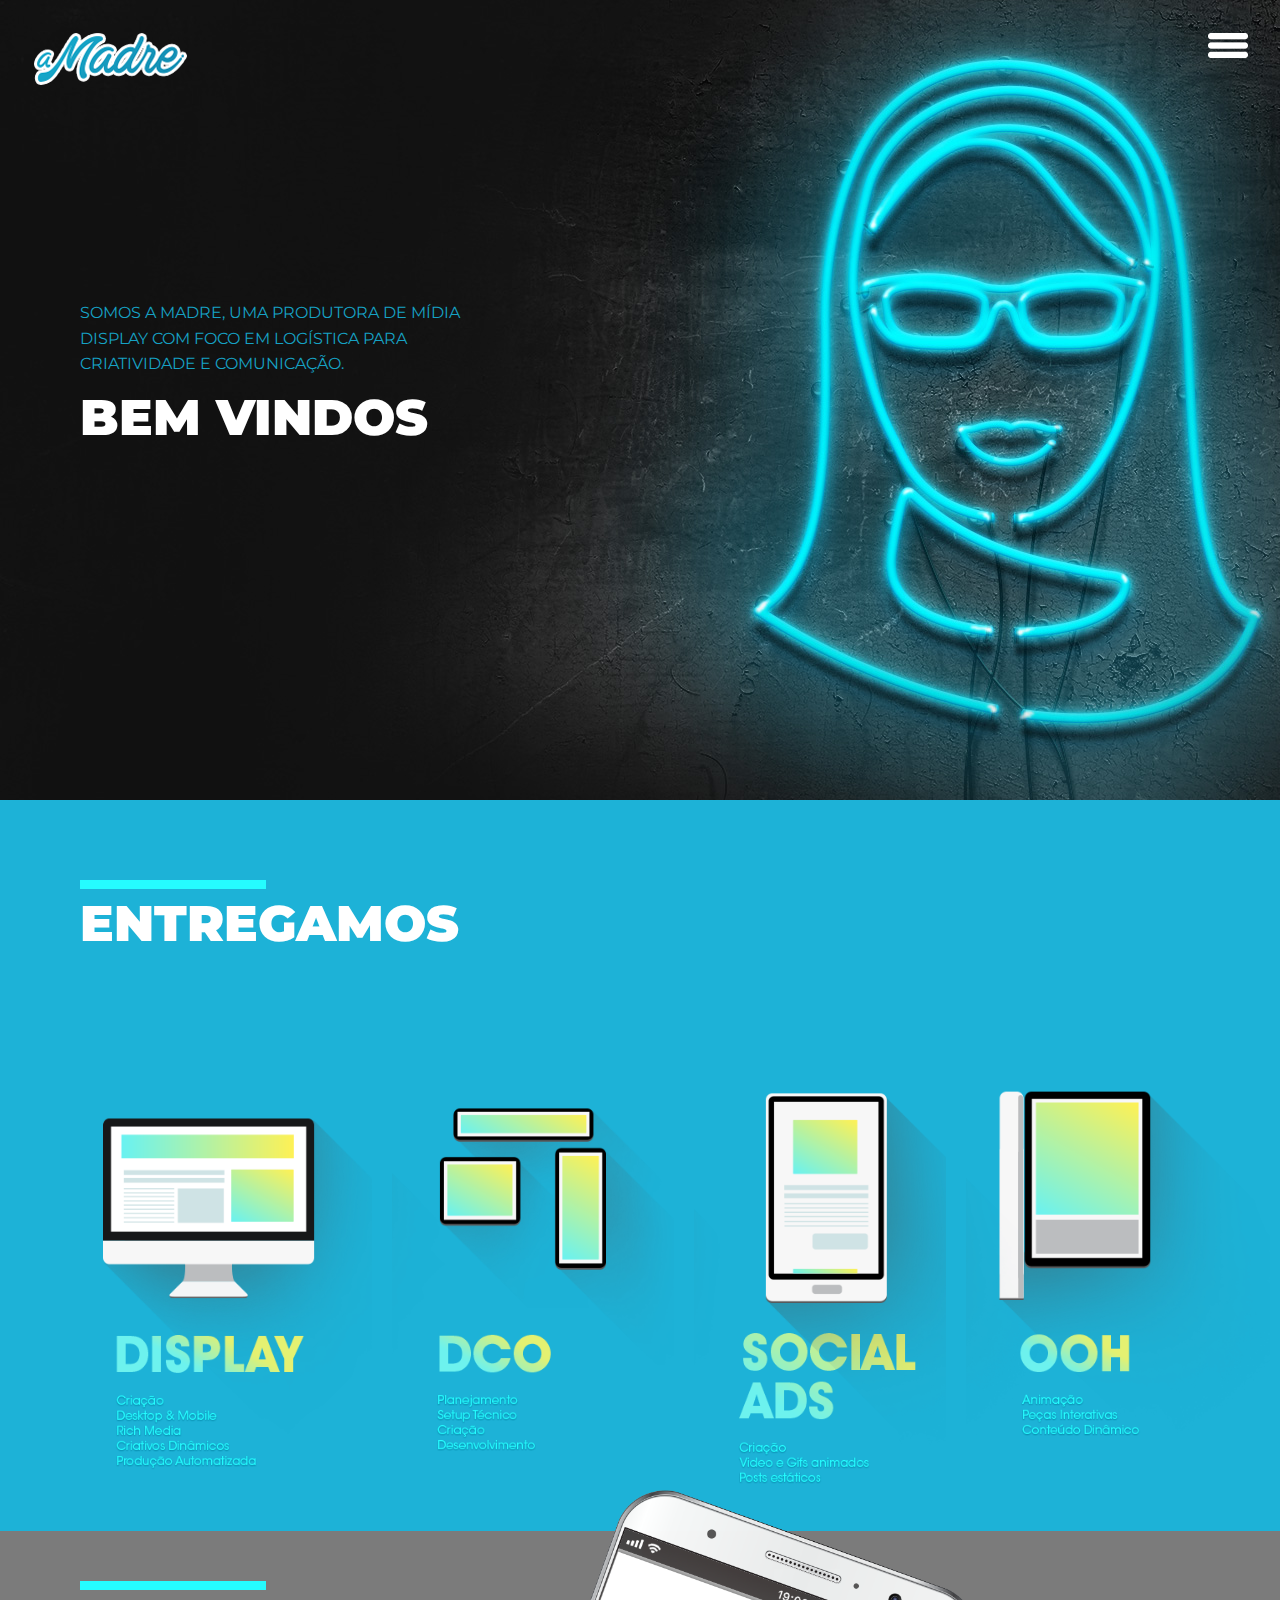
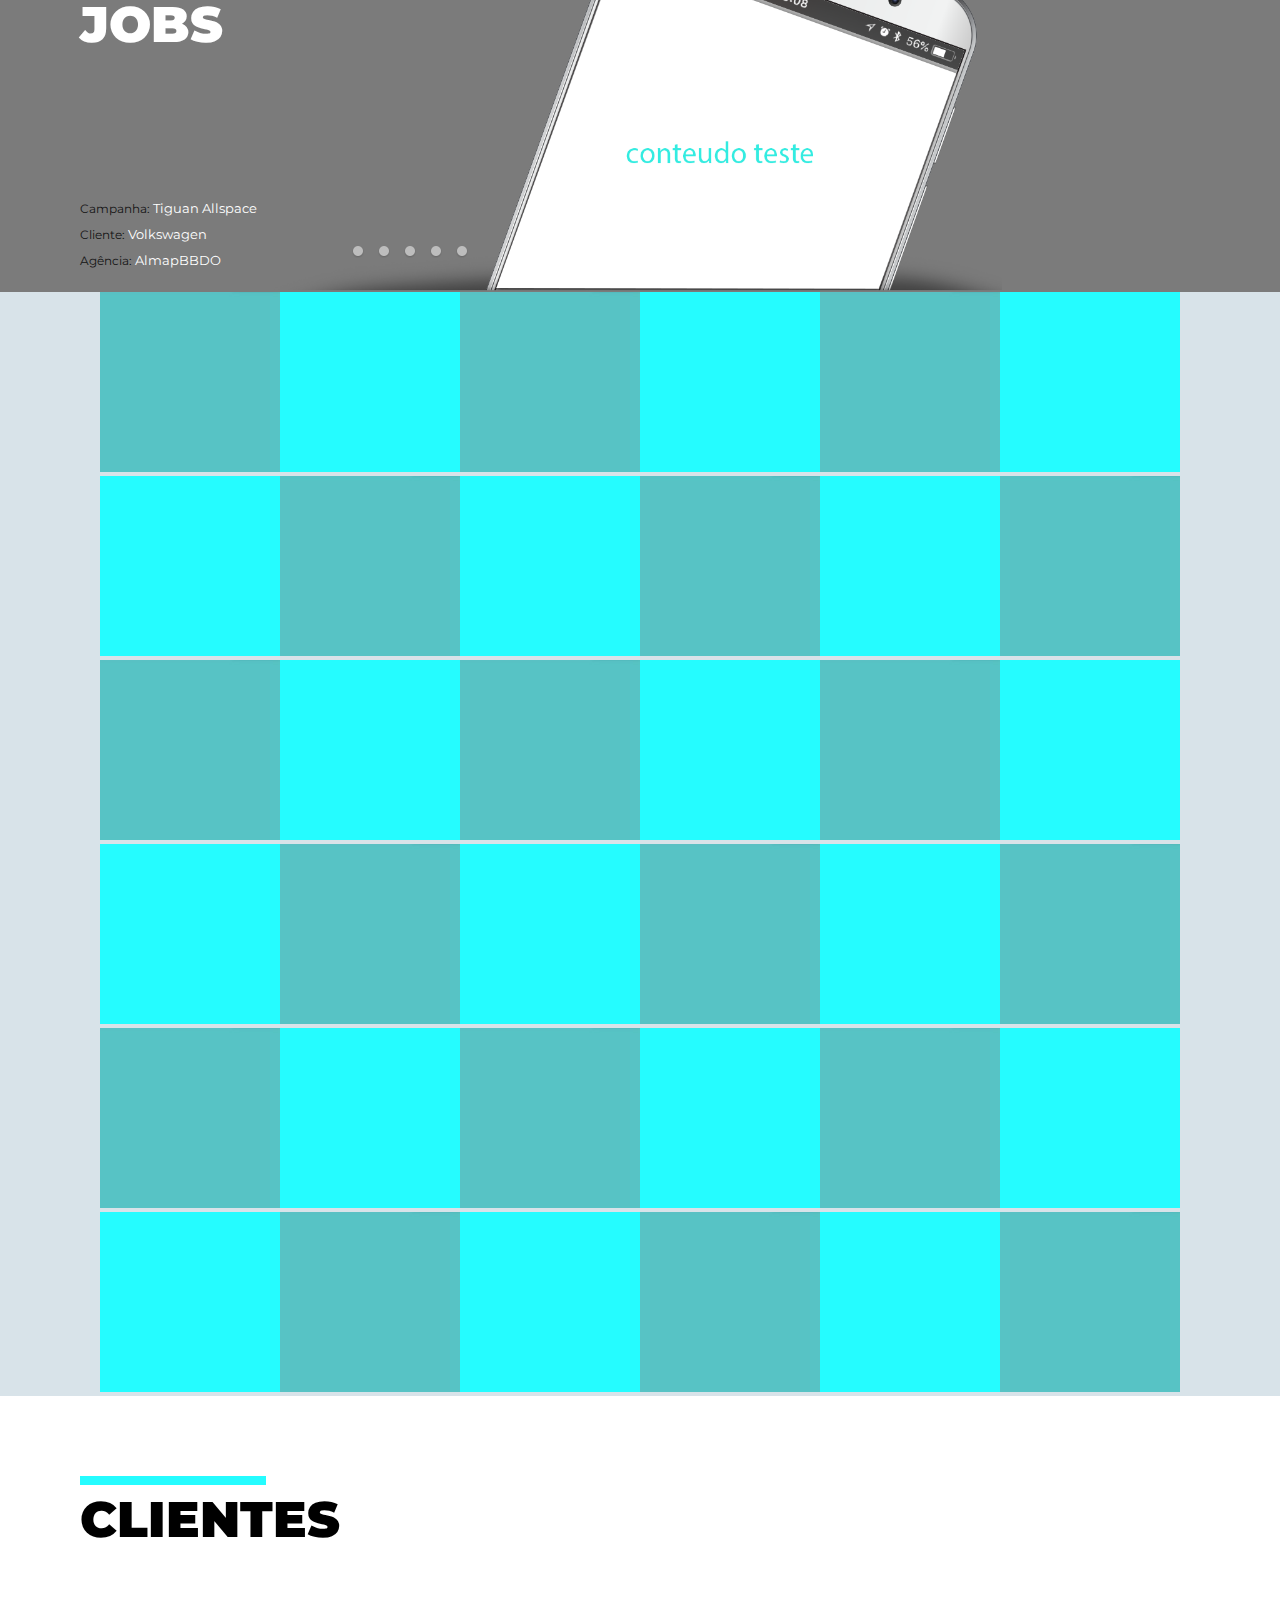
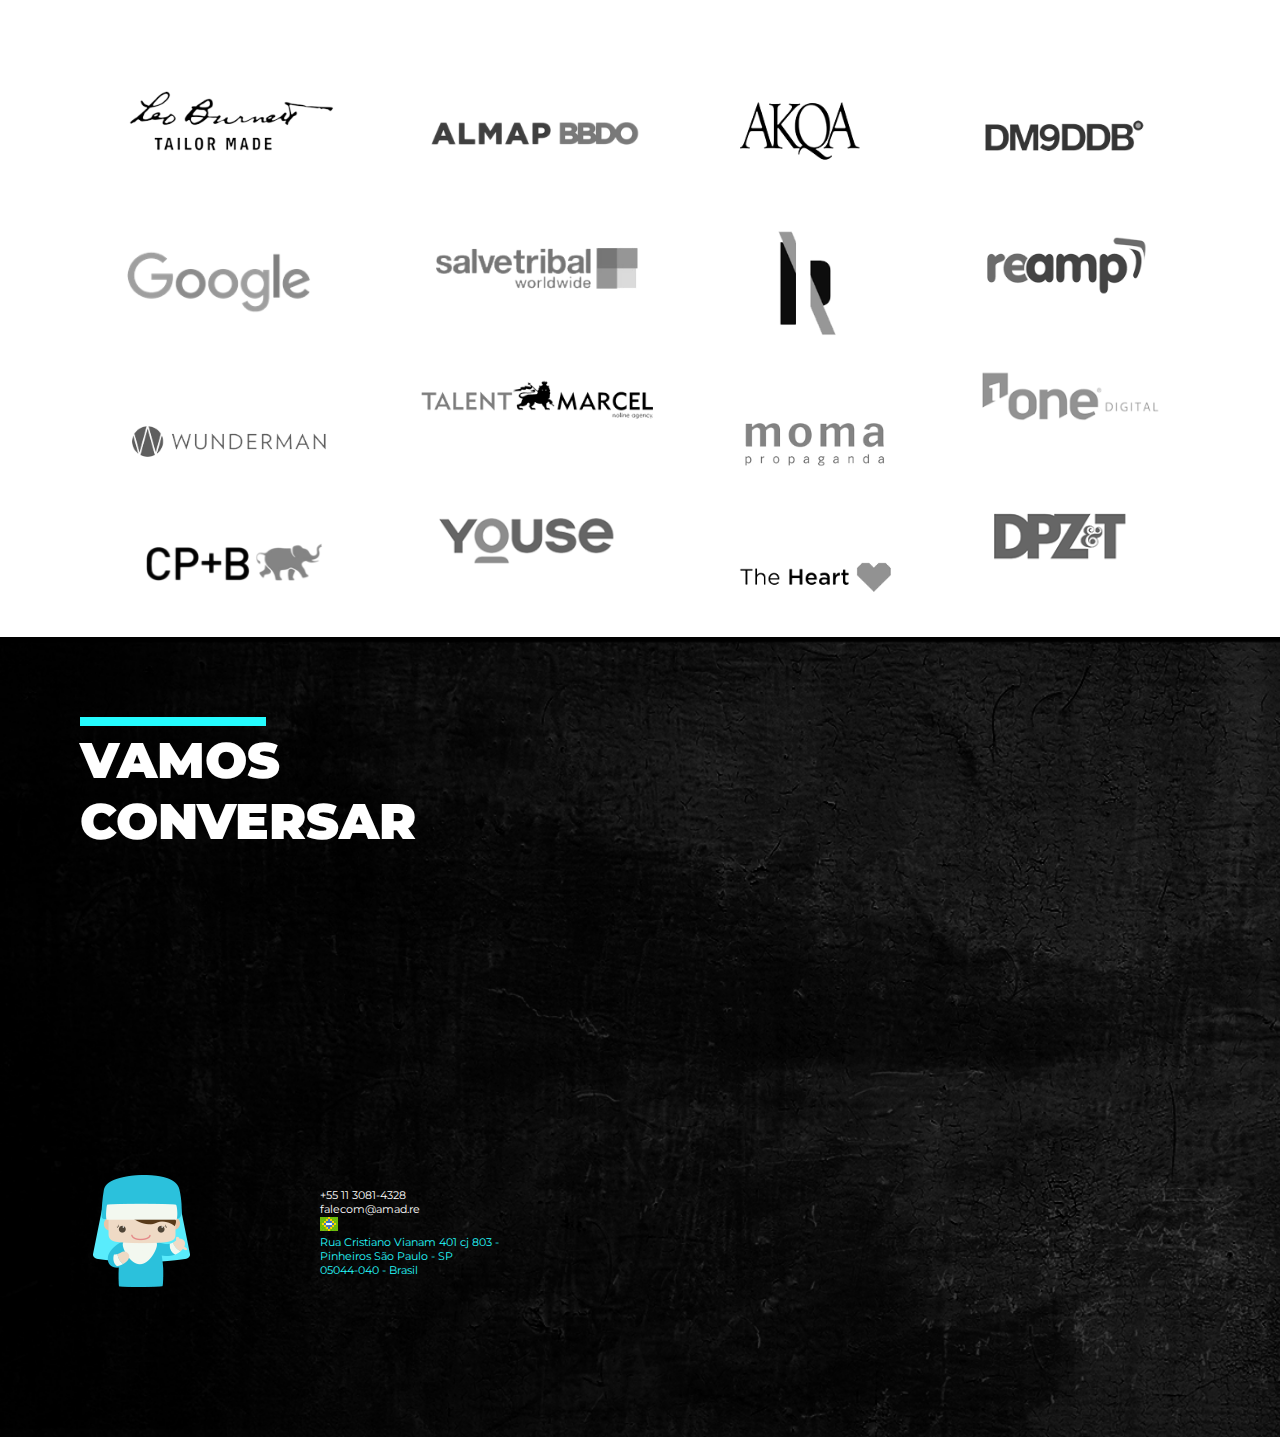
==== commit 08757b0b: "responsive settings" ====
--- a/index.html
+++ b/index.html
@@ -9,7 +9,7 @@
     <meta name="viewport" content="width=device-width, initial-scale=1.0">
     <title>A Madre</title>
     <link rel="stylesheet" type="text/css" media="screen" href="./assets/css/style.css" />
-    <link href="https://fonts.googleapis.com/css?family=Roboto:400,700" rel="stylesheet">
+    <link href="https://fonts.googleapis.com/css?family=Montserrat:300,400,600,700" rel="stylesheet">
 </head>
 <body>
     <nav>
@@ -17,9 +17,9 @@
             <a href="#"><img class="brand" src="./assets/img/logo.png" alt="Logo A Madre"></a>
         </div>        
         <div>
-            <a href="#"><img class="brand" src="./assets/img/menu.png" alt="menu" onclick="openNav()"></a>
+            <a href="#link"><img class="brand" src="./assets/img/menu.png" alt="menu" onclick="openNav()"></a>
         </div>        
-        <div id="menu" class="menu__toggle">
+        <div id="menu" class="menu--toggle">
             <a href="javascript:void(0)" class="closebtn" onclick="closeNav()">&times;</a>
             <a href="#">HOME</a>
             <a href="#">ENTREGAMOS</a>
@@ -35,56 +35,58 @@
         </div>
     </header>
     
-    <section id="wedeliver">
-        <div>
+    <section class="wedeliver">
+        <div>
+            <img class="bar--wedeliver" src="./assets/img/bar__h1.jpg">
             <h1>ENTREGAMOS</h1>            
         </div>
         
         <!-- card001 -->
-        <div id="wedeliver__products">  
-            
-            <div class="wedeliver__card">
-                <div>
-                    <img class="wedeliver__img" src="./assets/img/card01_display.png" alt="Display: Criação, Desktop & Mobile, Rich Media, Criativo Dinâmicos, Produção Automatizada">
+        <div class="wedeliver--products">  
+            
+            <div class="wedeliver--card">
+                <div>
+                    <img class="wedeliver--img" src="./assets/img/card01_display.png" alt="Display: Criação, Desktop & Mobile, Rich Media, Criativo Dinâmicos, Produção Automatizada">
                 </div>
             </div>
             
             <!-- card002 -->
-            <div class="wedeliver__card">
-                <div>
-                    <img class="wedeliver__img" src="./assets/img/card02_dco.png" alt=" DCO: Planejamento, Setup Técnico, Criação, Desenvolvimento">
+            <div class="wedeliver--card">
+                <div>
+                    <img class="wedeliver--img" src="./assets/img/card02_dco.png" alt=" DCO: Planejamento, Setup Técnico, Criação, Desenvolvimento">
                 </div>
             </div>
             
             <!-- card003 -->
-            <div class="wedeliver__card">
-                <div>
-                    <img class="wedeliver__img" src="./assets/img/card03_socialads.png" alt=" Criação, Videos e Gifs animados, Posts estáticos">
+            <div class="wedeliver--card">
+                <div>
+                    <img class="wedeliver--img" src="./assets/img/card03_socialads.png" alt=" Criação, Videos e Gifs animados, Posts estáticos">
                 </div>
             </div>
             
             <!-- card004 -->
-            <div class="wedeliver__card">
-                <div>
-                    <img class="wedeliver__img" src="./assets/img/card04_ooh.png" alt="OOH: Animação,Peças Interativas, Conteúdo Dinâmico">
+            <div class="wedeliver--card">
+                <div>
+                    <img class="wedeliver--img" src="./assets/img/card04_ooh.png" alt="OOH: Animação,Peças Interativas, Conteúdo Dinâmico">
                 </div>
             </div>                 
         </section>
         
-        <section id="jobs">            
+        <section class="jobs">            
             
             <div>
+                <img class="bar--job" src="./assets/img/bar__h1.jpg">
                 <h1>JOBS</h1>
             </div>
             
-            <div class="jobs__carousel">
-                
-                <div class="jobs__p">
-                    <p><span class="jobs__p--adjust">Campanha: </span>Tiguan Allspace</p>
-                    <p><span class="jobs__p--adjust">Cliente: </span>Volkswagen</p>
-                    <p><span class="jobs__p--adjust">Agência: </span>AlmapBBDO</p>
-                </div>
-                <div class="jobs__bullets"> 
+            <div class="jobs--carousel">
+                
+                <div class="jobs--p">
+                    <p><span class="jobs--p-adjust">Campanha: </span>Tiguan Allspace</p>
+                    <p><span class="jobs--p-adjust">Cliente: </span>Volkswagen</p>
+                    <p><span class="jobs--p-adjust">Agência: </span>AlmapBBDO</p>
+                </div>
+                <div class="jobs--bullets"> 
                     <div>
                         <a href="#"> 
                             <img src="./assets/img/bullet.png" alt="Bullet carousel">
@@ -117,9 +119,9 @@
                 </div>
             </div>
             
-            <div class="jobs__celprlx">
-                <img class="cel__conteudo" src="./assets/img/celular__conteudoteste.png" alt="celular">
-                <img clas="cel__base" src="./assets/img/celular.png" alt="celular">
+            <div class="jobs--celprlx">
+                <img class="cel--conteudo" src="./assets/img/celular__conteudoteste.png" alt="celular">
+                <img clas="cel--base" src="./assets/img/celular.png" alt="celular">
             </div>
             
             
@@ -127,342 +129,385 @@
             
         </section>
         
-        <section id="thumbs">
-            
-            <div class= "thumbs__row01"> 
-                
-                <div class="thumbs__box">
-                    <a href="#"> 
-                        <img src="./assets/img/jobeven.jpg">
-                    </a>
-                </div>
-                <div class="thumbs__box">
-                    <a href="#"> 
-                        <img src="./assets/img/jobodd.jpg">
-                    </a>
-                </div>
-                
-                <div class="thumbs__box">
-                    <a href="#"> 
-                        <img src="./assets/img/jobeven.jpg">
-                    </a>
-                </div>
-                <div class="thumbs__box">
-                    <a href="#"> 
-                        <img src="./assets/img/jobodd.jpg">
-                    </a>
-                </div>
-                
-                <div class="thumbs__box">
-                    <a href="#"> 
-                        <img src="./assets/img/jobeven.jpg">
-                    </a>
-                </div>
-                <div class="thumbs__box">
-                    <a href="#"> 
-                        <img src="./assets/img/jobodd.jpg">
-                    </a>
-                </div>
-            </div>
-            
-            
-            
-            <div class= "thumbs__row02"> 
-                
-                <div class="thumbs__box">
-                    <a href="#"> 
-                        <img src="./assets/img/jobodd.jpg">
-                    </a>
-                </div>
-                
-                <div class="thumbs__box">
-                    <a href="#"> 
-                        <img src="./assets/img/jobeven.jpg">
-                    </a>
-                </div>
-                <div class="thumbs__box">
-                    <a href="#"> 
-                        <img src="./assets/img/jobodd.jpg">
-                    </a>
-                </div>
-                
-                <div class="thumbs__box">
-                    <a href="#"> 
-                        <img src="./assets/img/jobeven.jpg">
-                    </a>
-                </div>
-                <div class="thumbs__box">
-                    <a href="#"> 
-                        <img src="./assets/img/jobodd.jpg">
-                    </a>
-                </div>
-                
-                <div class="thumbs__box">
-                    <a href="#"> 
-                        <img src="./assets/img/jobeven.jpg">
+        <section class="thumbs">
+            
+            <!-- div 1 -->
+            <div class= "thumbs--col"> 
+                
+                <div>
+                    <a href="#"> 
+                        <img src="./assets/img/jobeven.jpg">
+                    </a>
+                </div>
+                <div>
+                    <a href="#"> 
+                        <img src="./assets/img/jobodd.jpg">
+                    </a>
+                </div>
+                
+                <div>
+                    <a href="#"> 
+                        <img src="./assets/img/jobeven.jpg">
+                    </a>
+                </div>
+                <div>
+                    <a href="#"> 
+                        <img src="./assets/img/jobodd.jpg">
+                    </a>
+                </div> 
+                <div>
+                    <a href="#"> 
+                        <img src="./assets/img/jobeven.jpg">
+                    </a>
+                </div>
+                <div>
+                    <a href="#"> 
+                        <img src="./assets/img/jobodd.jpg">
                     </a>
                 </div>               
-            </div>
-            
-            <div class= "thumbs__row03"> 
-                
-                <div class="thumbs__box">
-                    <a href="#"> 
-                        <img src="./assets/img/jobeven.jpg">
-                    </a>
-                </div>
-                <div class="thumbs__box">
-                    <a href="#"> 
-                        <img src="./assets/img/jobodd.jpg">
-                    </a>
-                </div>
-                
-                <div class="thumbs__box">
-                    <a href="#"> 
-                        <img src="./assets/img/jobeven.jpg">
-                    </a>
-                </div>
-                <div class="thumbs__box">
-                    <a href="#"> 
-                        <img src="./assets/img/jobodd.jpg">
-                    </a>
-                </div>
-                
-                <div class="thumbs__box">
-                    <a href="#"> 
-                        <img src="./assets/img/jobeven.jpg">
-                    </a>
-                </div>
-                <div class="thumbs__box">
-                    <a href="#"> 
-                        <img src="./assets/img/jobodd.jpg">
-                    </a>
-                </div>
-            </div>
-            
-            <div class= "thumbs__row04"> 
-                
-                <div class="thumbs__box">
-                    <a href="#"> 
-                        <img src="./assets/img/jobodd.jpg">
-                    </a>
-                </div>
-                
-                <div class="thumbs__box">
-                    <a href="#"> 
-                        <img src="./assets/img/jobeven.jpg">
-                    </a>
-                </div>
-                <div class="thumbs__box">
-                    <a href="#"> 
-                        <img src="./assets/img/jobodd.jpg">
-                    </a>
-                </div>
-                
-                <div class="thumbs__box">
-                    <a href="#"> 
-                        <img src="./assets/img/jobeven.jpg">
-                    </a>
-                </div>
-                <div class="thumbs__box">
-                    <a href="#"> 
-                        <img src="./assets/img/jobodd.jpg">
-                    </a>
-                </div>
-                
-                <div class="thumbs__box">
-                    <a href="#"> 
-                        <img src="./assets/img/jobeven.jpg">
+                
+            </div>
+            
+            <!-- div 2 -->
+            <div class= "thumbs--col">                 
+                
+                <div>
+                    <a href="#"> 
+                        <img src="./assets/img/jobodd.jpg">
+                    </a>
+                </div>
+                
+                <div>
+                    <a href="#"> 
+                        <img src="./assets/img/jobeven.jpg">
+                    </a>
+                </div>
+                <div>
+                    <a href="#"> 
+                        <img src="./assets/img/jobodd.jpg">
+                    </a>
+                </div> 
+                <div>
+                    <a href="#"> 
+                        <img src="./assets/img/jobeven.jpg">
+                    </a>
+                </div>
+                <div>
+                    <a href="#"> 
+                        <img src="./assets/img/jobodd.jpg">
+                    </a>
+                </div>  
+                <a href="#"> 
+                    <img src="./assets/img/jobeven.jpg">
+                </a>
+            </div>
+            
+            
+            <!-- div 3 -->
+            <div class= "thumbs--col"> 
+                
+                <div>
+                    <a href="#"> 
+                        <img src="./assets/img/jobeven.jpg">
+                    </a>
+                </div>
+                <div>
+                    <a href="#"> 
+                        <img src="./assets/img/jobodd.jpg">
+                    </a>
+                </div>
+                
+                <div>
+                    <a href="#"> 
+                        <img src="./assets/img/jobeven.jpg">
+                    </a>
+                </div>
+                <div>
+                    <a href="#"> 
+                        <img src="./assets/img/jobodd.jpg">
+                    </a>
+                </div> 
+                <div>
+                    <a href="#"> 
+                        <img src="./assets/img/jobeven.jpg">
+                    </a>
+                </div>
+                <div>
+                    <a href="#"> 
+                        <img src="./assets/img/jobodd.jpg">
                     </a>
                 </div>               
-            </div>
-            
-            
-            <div class= "thumbs__row05"> 
-                
-                <div class="thumbs__box">
-                    <a href="#"> 
-                        <img src="./assets/img/jobeven.jpg">
-                    </a>
-                </div>
-                <div class="thumbs__box">
-                    <a href="#"> 
-                        <img src="./assets/img/jobodd.jpg">
-                    </a>
-                </div>
-                
-                <div class="thumbs__box">
-                    <a href="#"> 
-                        <img src="./assets/img/jobeven.jpg">
-                    </a>
-                </div>
-                <div class="thumbs__box">
-                    <a href="#"> 
-                        <img src="./assets/img/jobodd.jpg">
-                    </a>
-                </div>
-                
-                <div class="thumbs__box">
-                    <a href="#"> 
-                        <img src="./assets/img/jobeven.jpg">
-                    </a>
-                </div>
-                <div class="thumbs__box">
-                    <a href="#"> 
-                        <img src="./assets/img/jobodd.jpg">
-                    </a>
-                </div>
-            </div>
-            
-            
-            
-            
-        </div>
-    </section>
+                
+            </div>
+            
+            
+            <!-- div 4 -->
+            <div class= "thumbs--col">                 
+                
+                <div>
+                    <a href="#"> 
+                        <img src="./assets/img/jobodd.jpg">
+                    </a>
+                </div>
+                
+                <div>
+                    <a href="#"> 
+                        <img src="./assets/img/jobeven.jpg">
+                    </a>
+                </div>
+                <div>
+                    <a href="#"> 
+                        <img src="./assets/img/jobodd.jpg">
+                    </a>
+                </div> 
+                <div>
+                    <a href="#"> 
+                        <img src="./assets/img/jobeven.jpg">
+                    </a>
+                </div>
+                <div>
+                    <a href="#"> 
+                        <img src="./assets/img/jobodd.jpg">
+                    </a>
+                </div>  
+                <a href="#"> 
+                    <img src="./assets/img/jobeven.jpg">
+                </a>
+            </div>
+            
+            
+            
+            <!-- div 5 -->
+            <div class= "thumbs--col"> 
+                
+                <div>
+                    <a href="#"> 
+                        <img src="./assets/img/jobeven.jpg">
+                    </a>
+                </div>
+                <div>
+                    <a href="#"> 
+                        <img src="./assets/img/jobodd.jpg">
+                    </a>
+                </div>
+                
+                <div>
+                    <a href="#"> 
+                        <img src="./assets/img/jobeven.jpg">
+                    </a>
+                </div>
+                <div>
+                    <a href="#"> 
+                        <img src="./assets/img/jobodd.jpg">
+                    </a>
+                </div> 
+                <div>
+                    <a href="#"> 
+                        <img src="./assets/img/jobeven.jpg">
+                    </a>
+                </div>
+                <div>
+                    <a href="#"> 
+                        <img src="./assets/img/jobodd.jpg">
+                    </a>
+                </div>               
+                
+            </div> 
+            
+            
+            
+            
+            <!-- div 6 -->
+            <div class= "thumbs--col6">                 
+                
+                <div>
+                    <a href="#"> 
+                        <img src="./assets/img/jobodd.jpg">
+                    </a>
+                </div>
+                
+                <div>
+                    <a href="#"> 
+                        <img src="./assets/img/jobeven.jpg">
+                    </a>
+                </div>
+                <div>
+                    <a href="#"> 
+                        <img src="./assets/img/jobodd.jpg">
+                    </a>
+                </div> 
+                <div>
+                    <a href="#"> 
+                        <img src="./assets/img/jobeven.jpg">
+                    </a>
+                </div>
+                <div>
+                    <a href="#"> 
+                        <img src="./assets/img/jobodd.jpg">
+                    </a>
+                </div>  
+                <a href="#"> 
+                    <img src="./assets/img/jobeven.jpg">
+                </a>
+            </div>
+            
+            
+            
+            
+            
+        </div>
+        
+        
+        
+        
+    </div>
+</section>
+
+
+<section class="clients">
+    <div>
+        <img class= "bar--client" src="./assets/img/bar__h1.jpg">
+        <h1> CLIENTES</h1>
+    </div>
     
+    <div class="clients--box">
+        
+        <div class="clients--box01">
+            
+            <div class="clients--brand">
+                <a href="#"> 
+                    <img src="./assets//img/clientes/leobnt.png" alt="Logo Cliente LEO BRUNET">
+                </a>
+            </div>
+            <div class="clients--brand">
+                <a href="#"> 
+                    <img src="./assets//img/clientes/google.png" alt="Logo Cliente GOOGLE">
+                </a>
+            </div>
+            <div class="clients--brand">
+                <a href="#"> 
+                    <img src="./assets//img/clientes/wunderman.png" alt="Logo Cliente WUNDERMAN">
+                </a>
+            </div>
+            <div class="clients--brand">
+                <a href="#"> 
+                    <img src="./assets//img/clientes/cpb.png" alt="Logo Cliente CP+B">
+                </a>
+            </div>
+        </div>
+        
+        <div class="clients--box02">
+            
+            <div class="clients--brand">
+                <a href="#"> 
+                    <img src="./assets//img/clientes/almapbbdo.png" alt="Logo Cliente ALMA BBDO">
+                </a>
+            </div>
+            <div class="clients--brand">
+                <a href="#"> 
+                    <img src="./assets//img/clientes/salvetribal.png" alt="Logo Cliente SALVE TRIBAL">
+                </a>
+            </div>
+            <div class="clients--brand">
+                <a href="#"> 
+                    <img src="./assets//img/clientes/talentmarcel.png" alt="Logo Cliente TALENT MARCEL">
+                </a>
+            </div>
+            <div class="clients--brand">
+                <a href="#"> 
+                    <img src="./assets//img/clientes/youse.png" alt="Logo Cliente YOUSE">
+                </a>
+            </div>
+        </div>
+        <div class="clients--box03">
+            
+            <div class="clients--brand">
+                <a href="#"> 
+                    <img src="./assets//img/clientes/akqa.png" alt="Logo Cliente AKGA">
+                </a>
+            </div>
+            <div class="clients--brand">
+                <a href="#"> 
+                    <img src="./assets//img/clientes/logocliente.png" alt="Logo Cliente ???">
+                </a>
+            </div>
+            <div class="clients--brand">
+                <a href="#"> 
+                    <img src="./assets//img/clientes/moma.png" alt="Logo Cliente MOMA">
+                </a>
+            </div>
+            <div class="clients--brand">
+                <a href="#"> 
+                    <img src="./assets//img/clientes/theheart.png" alt="Logo Cliente THE HEART">
+                </a>
+            </div>
+        </div>
+        <div class="clients--box04">
+            
+            <div class="clients--brand">
+                <a href="#"> 
+                    <img src="./assets//img/clientes/dm9ddb.png" alt="Logo Cliente DM9DDB">
+                </a>
+            </div>
+            <div class="clients--brand">
+                <a href="#"> 
+                    <img src="./assets//img/clientes/reamp.png" alt="Logo Cliente REAMP">
+                </a>
+            </div>
+            <div class="clients--brand">
+                <a href="#"> 
+                    <img src="./assets//img/clientes/onedigital.png" alt="Logo Cliente One Digital">
+                </a>
+            </div>
+            <div class="clients--brand">
+                <a href="#"> 
+                    <img src="./assets//img/clientes/dpzt.png" alt="Logo Cliente DPZT">
+                </a>
+            </div>
+        </div>
+        
+    </div>
     
-    <section id="clients">
-        <div class="div">
-            <h1> CLIENTES</h1>
-        </div>
-        
-        <div class="clients__box">
-            
-            <div class="clients__box01">
-                
-                <div class="clients__brand">
-                    <a href="#"> 
-                        <img src="./assets//img/clientes/leobnt.png" alt="Logo Cliente LEO BRUNET">
-                    </a>
-                </div>
-                <div class="clients__brand">
-                    <a href="#"> 
-                        <img src="./assets//img/clientes/google.png" alt="Logo Cliente GOOGLE">
-                    </a>
-                </div>
-                <div class="clients__brand">
-                    <a href="#"> 
-                        <img src="./assets//img/clientes/wunderman.png" alt="Logo Cliente WUNDERMAN">
-                    </a>
-                </div>
-                <div class="clients__brand">
-                    <a href="#"> 
-                        <img src="./assets//img/clientes/cpb.png" alt="Logo Cliente CP+B">
-                    </a>
-                </div>
-            </div>
-            
-            <div class="clients__box02">
-                
-                <div class="clients__brand">
-                    <a href="#"> 
-                        <img src="./assets//img/clientes/almapbbdo.png" alt="Logo Cliente ALMA BBDO">
-                    </a>
-                </div>
-                <div class="clients__brand">
-                    <a href="#"> 
-                        <img src="./assets//img/clientes/salvetribal.png" alt="Logo Cliente SALVE TRIBAL">
-                    </a>
-                </div>
-                <div class="clients__brand">
-                    <a href="#"> 
-                        <img src="./assets//img/clientes/talentmarcel.png" alt="Logo Cliente TALENT MARCEL">
-                    </a>
-                </div>
-                <div class="clients__brand">
-                    <a href="#"> 
-                        <img src="./assets//img/clientes/youse.png" alt="Logo Cliente YOUSE">
-                    </a>
-                </div>
-            </div>
-            <div class="clients__box03">
-                
-                <div class="clients__brand">
-                    <a href="#"> 
-                        <img src="./assets//img/clientes/akqa.png" alt="Logo Cliente AKGA">
-                    </a>
-                </div>
-                <div class="clients__brand">
-                    <a href="#"> 
-                        <img src="./assets//img/clientes/logocliente.png" alt="Logo Cliente ???">
-                    </a>
-                </div>
-                <div class="clients__brand">
-                    <a href="#"> 
-                        <img src="./assets//img/clientes/moma.png" alt="Logo Cliente MOMA">
-                    </a>
-                </div>
-                <div class="clients__brand">
-                    <a href="#"> 
-                        <img src="./assets//img/clientes/theheart.png" alt="Logo Cliente THE HEART">
-                    </a>
-                </div>
-            </div>
-            <div class="clients__box04">
-                
-                <div class="clients__brand">
-                    <a href="#"> 
-                        <img src="./assets//img/clientes/dm9ddb.png" alt="Logo Cliente DM9DDB">
-                    </a>
-                </div>
-                <div class="clients__brand">
-                    <a href="#"> 
-                        <img src="./assets//img/clientes/reamp.png" alt="Logo Cliente REAMP">
-                    </a>
-                </div>
-                <div class="clients__brand">
-                    <a href="#"> 
-                        <img src="./assets//img/clientes/onedigital.png" alt="Logo Cliente One Digital">
-                    </a>
-                </div>
-                <div class="clients__brand">
-                    <a href="#"> 
-                        <img src="./assets//img/clientes/dpzt.png" alt="Logo Cliente DPZT">
-                    </a>
-                </div>
-            </div>
-            
-        </div>
-        
-    </section>        
+</section>        
+
+<footer>
+    <div>
+        <img class= "bar--footer" src="./assets/img/bar__h1.jpg">
+        <h1>VAMOS <br>CONVERSAR</h1>            
+    </div> 
+    <div class="footer--contact">
+        <div>
+            <a href="#"> 
+                <img src="./assets//img/footer/madresita.png" alt="ilustração da Madre">
+            </a>                    
+        </div>
+        <div>
+            <p>+55 11 3081-4328</p>
+            <p>falecom@amad.re</p>
+            <img src="./assets//img/footer/bandeirabra.jpg" alt="bandeira brasil">
+            <p class="footer--p">Rua Cristiano Vianam 401 cj 803 - Pinheiros São Paulo - SP</p>
+            <p class="footer--p">05044-040 - Brasil</p>
+        </div>
+    </div>
     
-    <footer>
-        <div>
-            <h1>VAMOS <br>CONVERSAR</h1>            
-        </div> 
-        <div id="footer__contact">
-            <div>
-                <a href="#"> 
-                    <img src="./assets//img/footer/madresita.png" alt="ilustração da Madre">
-                </a>                    
-            </div>
-            <div>
-                <p>+55 11 3081-4328</p>
-                <p>falecom@amad.re</p>
-                <img src="./assets//img/footer/bandeira.1pg" alt="bandeira brasil">
-                <p class="footer__p">Rua Cristiano Vianam 401 cj 803 - Pinheiros São Paulo - SP</p>
-                <p class="footer__p">05044-040 - Brasil</p>
-            </div>
-        </div>
-        
-        <div id="footer__gal--col01">
-            <div>
-                <!-- <img class="wedeliver_img" src="./assets/img/footer/footer_img01.jpg" alt="Fotografia do escritorio da Madre" > -->
-            </div>
-            
-        </div>       
-        
-    </footer>
+    <div class="footer--gal-col01">
+        <div>
+            <!-- <img class="wedeliver_img" src="./assets/img/footer/footer_img01.jpg" alt="Fotografia do escritorio da Madre" > -->
+        </div>
+        
+    </div>       
     
-    <script>
-        function openNav() {
-            document.getElementById("menu").style.width = "400px";
-        }
-        
-        function closeNav() {
-            document.getElementById("menu").style.width = "0";
-        }
-    </script>
+</footer>
+
+<script>
+    function openNav() {
+        document.getElementById("menu").style.width = "400px";
+    }
     
+    function closeNav() {
+        document.getElementById("menu").style.width = "0";
+    }
+</script>
+
 </body>
 </html>                                                             
--- a/assets/css/style.css
+++ b/assets/css/style.css
@@ -6,7 +6,7 @@
 }
 
 h1 {
-  font-size: 45px;
+  font-size: 50px;
   font-weight: 900;
 }
 
@@ -29,11 +29,11 @@
           align-items: center;
 }
 
-.menu__toggle {
+.menu--toggle {
   height: 100%;
   width: 0;
   position: fixed;
-  z-index: 1;
+  z-index: 3;
   top: 0;
   right: 0;
   background-color: #111;
@@ -43,21 +43,22 @@
   padding-top: 60px;
 }
 
-.menu__toggle a {
+.menu--toggle a {
   padding: 8px 8px 8px 32px;
   text-decoration: none;
-  font-size: 50px;
+  font-size: 35px;
+  font-weight: bold;
   color: #818181;
   display: block;
   -webkit-transition: 0.3s;
   transition: 0.3s;
 }
 
-.menu__toggle a:hover {
+.menu--toggle a:hover {
   color: #f1f1f1;
 }
 
-.menu__toggle .closebtn {
+.menu--toggle .closebtn {
   position: absolute;
   top: 0;
   right: 25px;
@@ -76,6 +77,12 @@
   background-position: 45%;
 }
 
+@media (min-width: 1800px) {
+  .header {
+    min-height: 80rem;
+  }
+}
+
 .header P {
   width: 500px;
   color: #16a2c5;
@@ -84,25 +91,47 @@
   line-height: 1.6;
 }
 
+@media (min-width: 1800px) {
+  .header P {
+    padding: 600px 0px 10px 380px;
+    width: 800px;
+  }
+}
+
 .header h1 {
   padding: 0px 80px;
   color: #ffffff;
-  font-size: 60px;
-}
-
-#wedeliver {
+}
+
+@media (min-width: 1800px) {
+  .header h1 {
+    padding: 0px 380px;
+  }
+}
+
+.wedeliver {
   background-color: #1db2d7;
-  min-height: 40rem;
-  width: 100vw;
-}
-
-#wedeliver h1 {
-  padding: 60px 80px;
-  color: #ffffff;
-  font-size: 60px;
-}
-
-#wedeliver #wedeliver__products {
+  min-height: 45rem;
+  z-index: -1;
+  position: relative;
+}
+
+.wedeliver .bar--wedeliver {
+  padding: 80px 0px 0px 80px;
+}
+
+.wedeliver h1 {
+  padding: 0px 80px 100px 80px;
+  color: #ffffff;
+}
+
+@media (min-width: 1800px) {
+  .wedeliver h1 {
+    padding: 100px 380px;
+  }
+}
+
+.wedeliver .wedeliver--products {
   display: -webkit-box;
   display: -ms-flexbox;
   display: flex;
@@ -114,26 +143,43 @@
           justify-content: center;
 }
 
-#wedeliver .wedeliver__img {
+.wedeliver .wedeliver--img {
   max-width: 100%;
   padding: 20px 10px 30px 10px;
 }
 
-#jobs {
+@media (min-width: 1800px) {
+  .wedeliver .wedeliver--img {
+    padding: 60px 90px 150px 90px;
+  }
+}
+
+.jobs {
   width: 100vw;
   min-height: 3rem;
   background-size: cover;
   background-color: #7b7b7b;
-}
-
-#jobs h1 {
-  padding: 60px 80px;
-  color: #ffffff;
-  font-size: 60px;
+  z-index: -1;
+  position: relative;
+}
+
+.jobs .bar--job {
+  padding: 50px 0px 0px 80px;
+}
+
+.jobs h1 {
+  padding: 0px 80px 100px 80px;
+  color: #ffffff;
   margin-bottom: 40px;
 }
 
-#jobs .jobs__carousel {
+@media (min-width: 1800px) {
+  .jobs h1 {
+    padding: 60px 380px;
+  }
+}
+
+.jobs .jobs--carousel {
   display: -webkit-box;
   display: -ms-flexbox;
   display: flex;
@@ -146,80 +192,127 @@
   width: 500px;
 }
 
-#jobs .jobs__bullets {
-  display: -webkit-box;
-  display: -ms-flexbox;
-  display: flex;
-  margin-top: 60px;
-}
-
-#jobs .jobs__bullets a {
-  padding: 0px 8px;
-  margin-left: 5px;
-}
-
-#jobs .jobs__p {
+@media (min-width: 1800px) {
+  .jobs .jobs--carousel {
+    width: 950px;
+  }
+}
+
+.jobs .jobs--bullets {
+  display: -webkit-box;
+  display: -ms-flexbox;
+  display: flex;
+  margin-top: 40px;
+  margin-right: 25px;
+}
+
+.jobs .jobs--bullets a {
+  padding: 0px 5px;
+}
+
+@media (min-width: 1800px) {
+  .jobs .jobs--bullets a {
+    margin-top: 100px;
+  }
+}
+
+.jobs .jobs--p {
   color: #ffffff;
   width: 350px;
 }
 
-#jobs .jobs__p p {
+.jobs .jobs--p p {
   padding: 5px 80px;
   font-size: 13px;
 }
 
-#jobs .jobs__p .jobs__p--adjust {
+@media (min-width: 1800px) {
+  .jobs .jobs--p p {
+    padding: 5px 380px;
+  }
+}
+
+.jobs .jobs--p .jobs--p-adjust {
   color: #131313;
   font-size: 12px;
 }
 
-#jobs .jobs__celprlx img {
+.jobs .jobs--celprlx img {
   width: 900px;
   margin-top: -400px;
-  margin-left: 250px;
-}
-
-#jobs .jobs__celprlx .cel__base {
+  margin-left: 180px;
+  margin-bottom: -6px;
+}
+
+@media (min-width: 1800px) {
+  .jobs .jobs--celprlx img {
+    margin-left: 750px;
+    width: 1300px;
+  }
+}
+
+.jobs .jobs--celprlx .cel--base {
   position: absolute;
   z-index: 1;
 }
 
-#jobs .jobs__celprlx .cel__conteudo {
+.jobs .jobs--celprlx .cel--conteudo {
   position: absolute;
+  z-index: 1;
   width: 900px;
-  z-index: 1;
-}
-
-#thumbs {
-  display: -webkit-box;
-  display: -ms-flexbox;
-  display: flex;
-  -webkit-box-align: start;
-      -ms-flex-align: start;
-          align-items: start;
-  -webkit-box-pack: center;
-      -ms-flex-pack: center;
-          justify-content: center;
-  width: 100vw;
-}
-
-#thumbs img {
-  width: 216px;
-  margin-bottom: -4px;
-}
-
-#clients {
-  width: 100vw;
+}
+
+@media (min-width: 1800px) {
+  .jobs .jobs--celprlx .cel--conteudo {
+    width: 1300px;
+  }
+}
+
+.thumbs {
+  padding: 0;
+  -ms-box-orient: horizontal;
+  display: -webkit-box;
+  display: -ms-flexbox;
+  display: flex;
+  -ms-flex-wrap: wrap;
+      flex-wrap: wrap;
+  -ms-flex-pack: distribute;
+      justify-content: space-around;
+  background-color: #d8e3e9;
+}
+
+.thumbs .thumbs--col, .thumbs .thumbs--col6 {
+  display: -webkit-box;
+  display: -ms-flexbox;
+  display: flex;
+  -ms-flex-wrap: wrap;
+      flex-wrap: wrap;
+}
+
+.thumbs .thumbs--col img, .thumbs .thumbs--col6 img {
+  max-width: 180px;
+}
+
+.clients {
   min-height: 45rem;
   background-color: #ffffff;
 }
 
-#clients h1 {
-  padding: 60px 80px;
-  font-size: 60px;
-}
-
-#clients .clients__box {
+.clients .bar--client {
+  padding: 80px 0px 0px 80px;
+}
+
+.clients h1 {
+  padding: 0px 80px 100px 80px;
+}
+
+@media (min-width: 1800px) {
+  .clients h1 {
+    padding: 100px 380px;
+  }
+}
+
+.clients .clients--box {
   display: -webkit-box;
   display: -ms-flexbox;
   display: flex;
@@ -232,7 +325,13 @@
   padding: 10px 80px;
 }
 
-#clients .clients__brand img {
+@media (min-width: 1800px) {
+  .clients .clients--box {
+    padding: 60px 80px;
+  }
+}
+
+.clients .clients--brand img {
   width: 100%;
   padding: 20px 30px;
 }
@@ -243,16 +342,25 @@
   background-size: cover;
   background-repeat: no-repeat;
   width: 100vw;
-  min-height: 60rem;
+  min-height: 50rem;
+}
+
+footer .bar--footer {
+  padding: 80px 0px 0px 80px;
 }
 
 footer h1 {
-  padding: 222px 80px;
-  color: #ffffff;
-  font-size: 60px;
-}
-
-footer #footer__contact {
+  padding: 0px 80px 220px 80px;
+  color: #ffffff;
+}
+
+@media (min-width: 1800px) {
+  footer h1 {
+    padding: 100px 380px;
+  }
+}
+
+footer .footer--contact {
   padding: 100px 80px;
   display: -webkit-box;
   display: -ms-flexbox;
@@ -260,20 +368,20 @@
   -webkit-box-align: center;
       -ms-flex-align: center;
           align-items: center;
-  -ms-flex-pack: distribute;
-      justify-content: space-around;
-  max-width: 400px;
-}
-
-footer #footer__contact a {
-  margin-right: 7rem;
-}
-
-footer #footer__contact P {
-  color: #ffffff;
-}
-
-footer #footer__contact .footer__p {
+  width: 590px;
+  margin: 0px 10px;
+}
+
+footer .footer--contact a {
+  margin-right: 8rem;
+}
+
+footer .footer--contact P {
+  color: #ffffff;
+  font-size: 11px;
+}
+
+footer .footer--contact .footer--p {
   color: #25fcff;
 }
 /*# sourceMappingURL=style.css.map */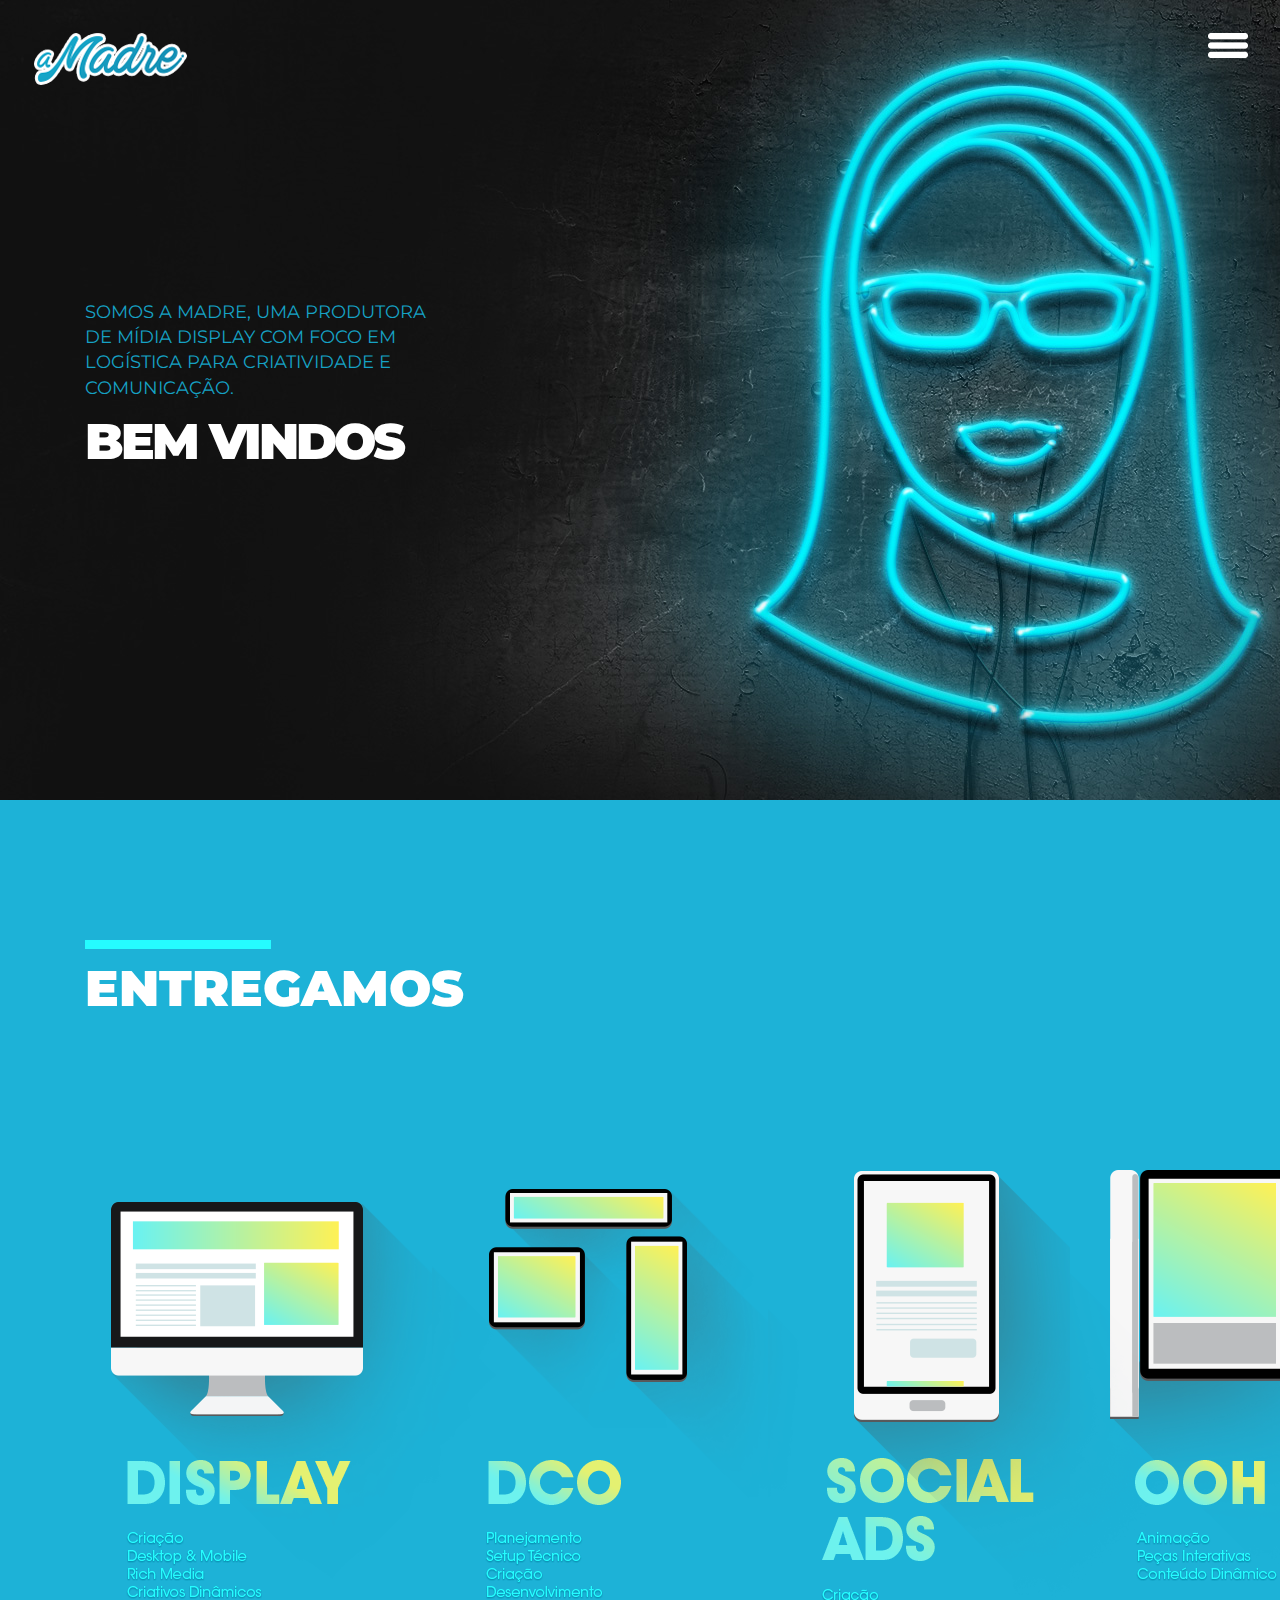
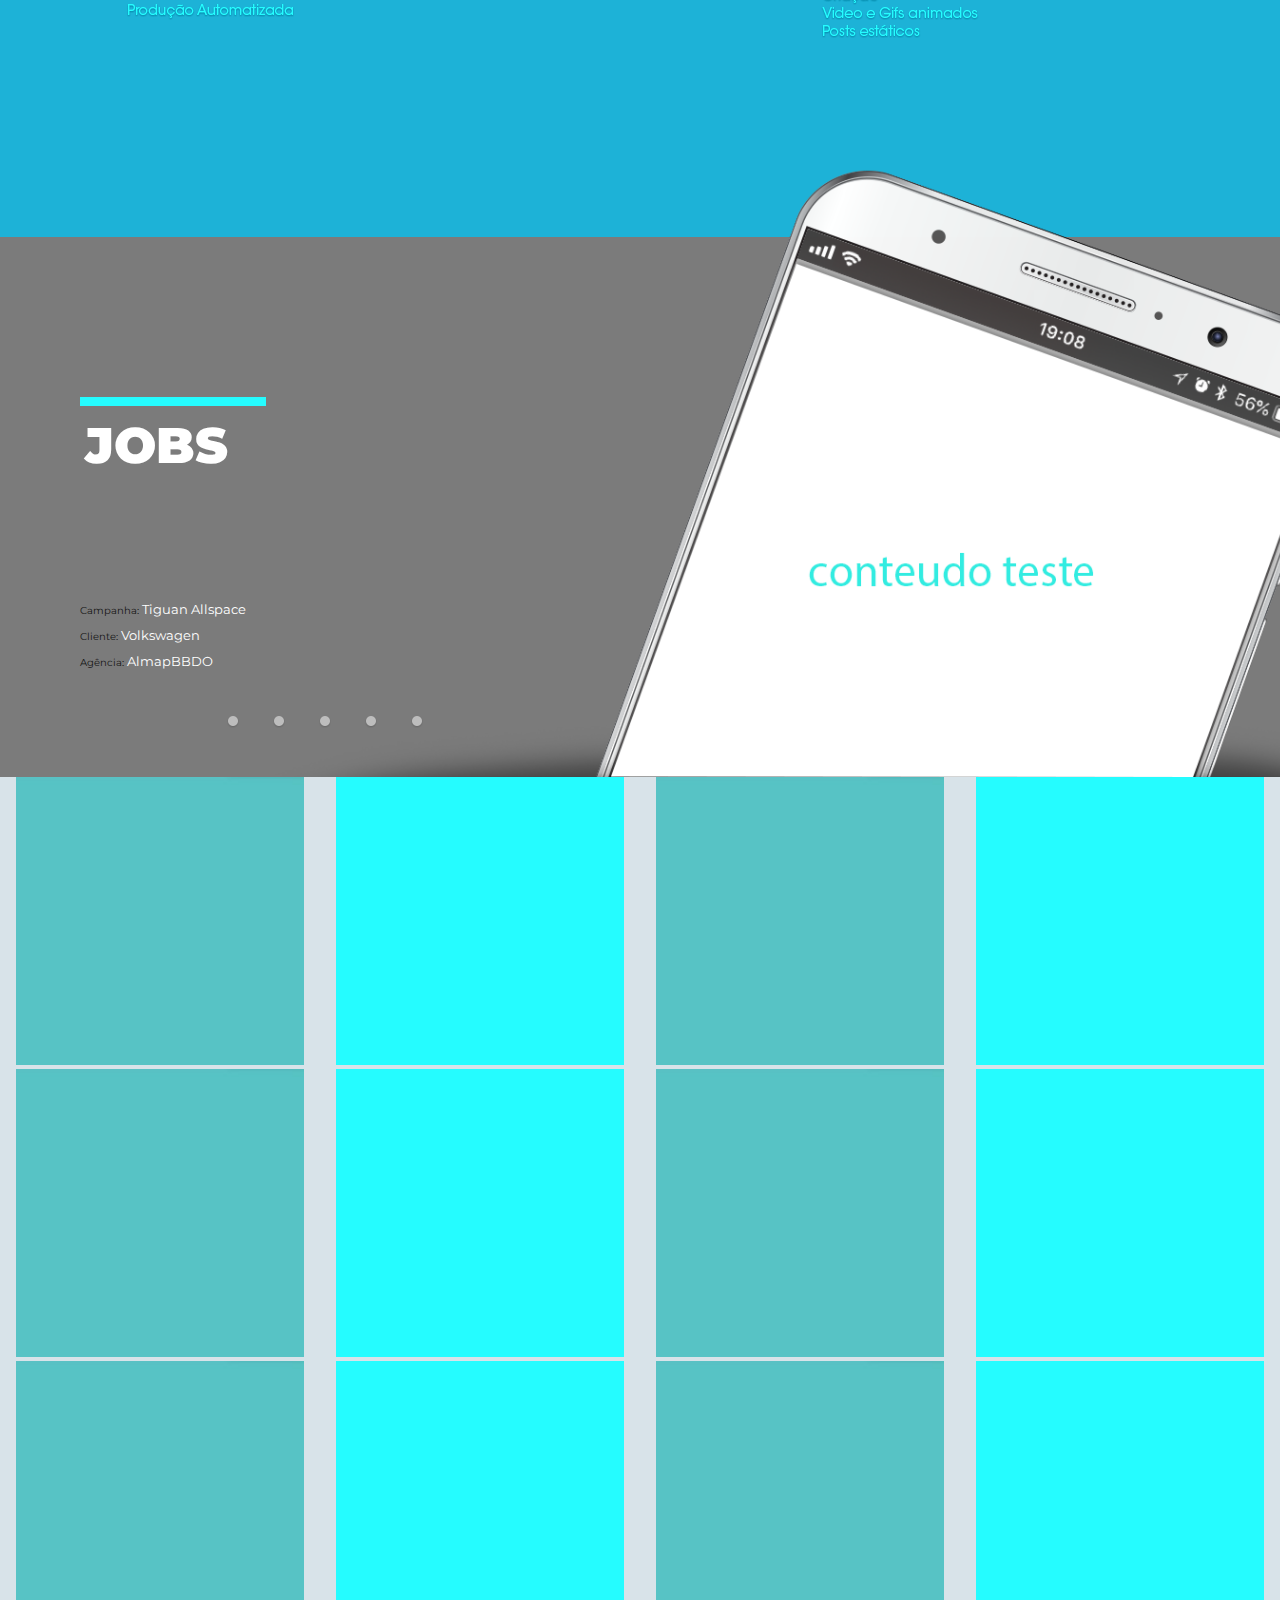
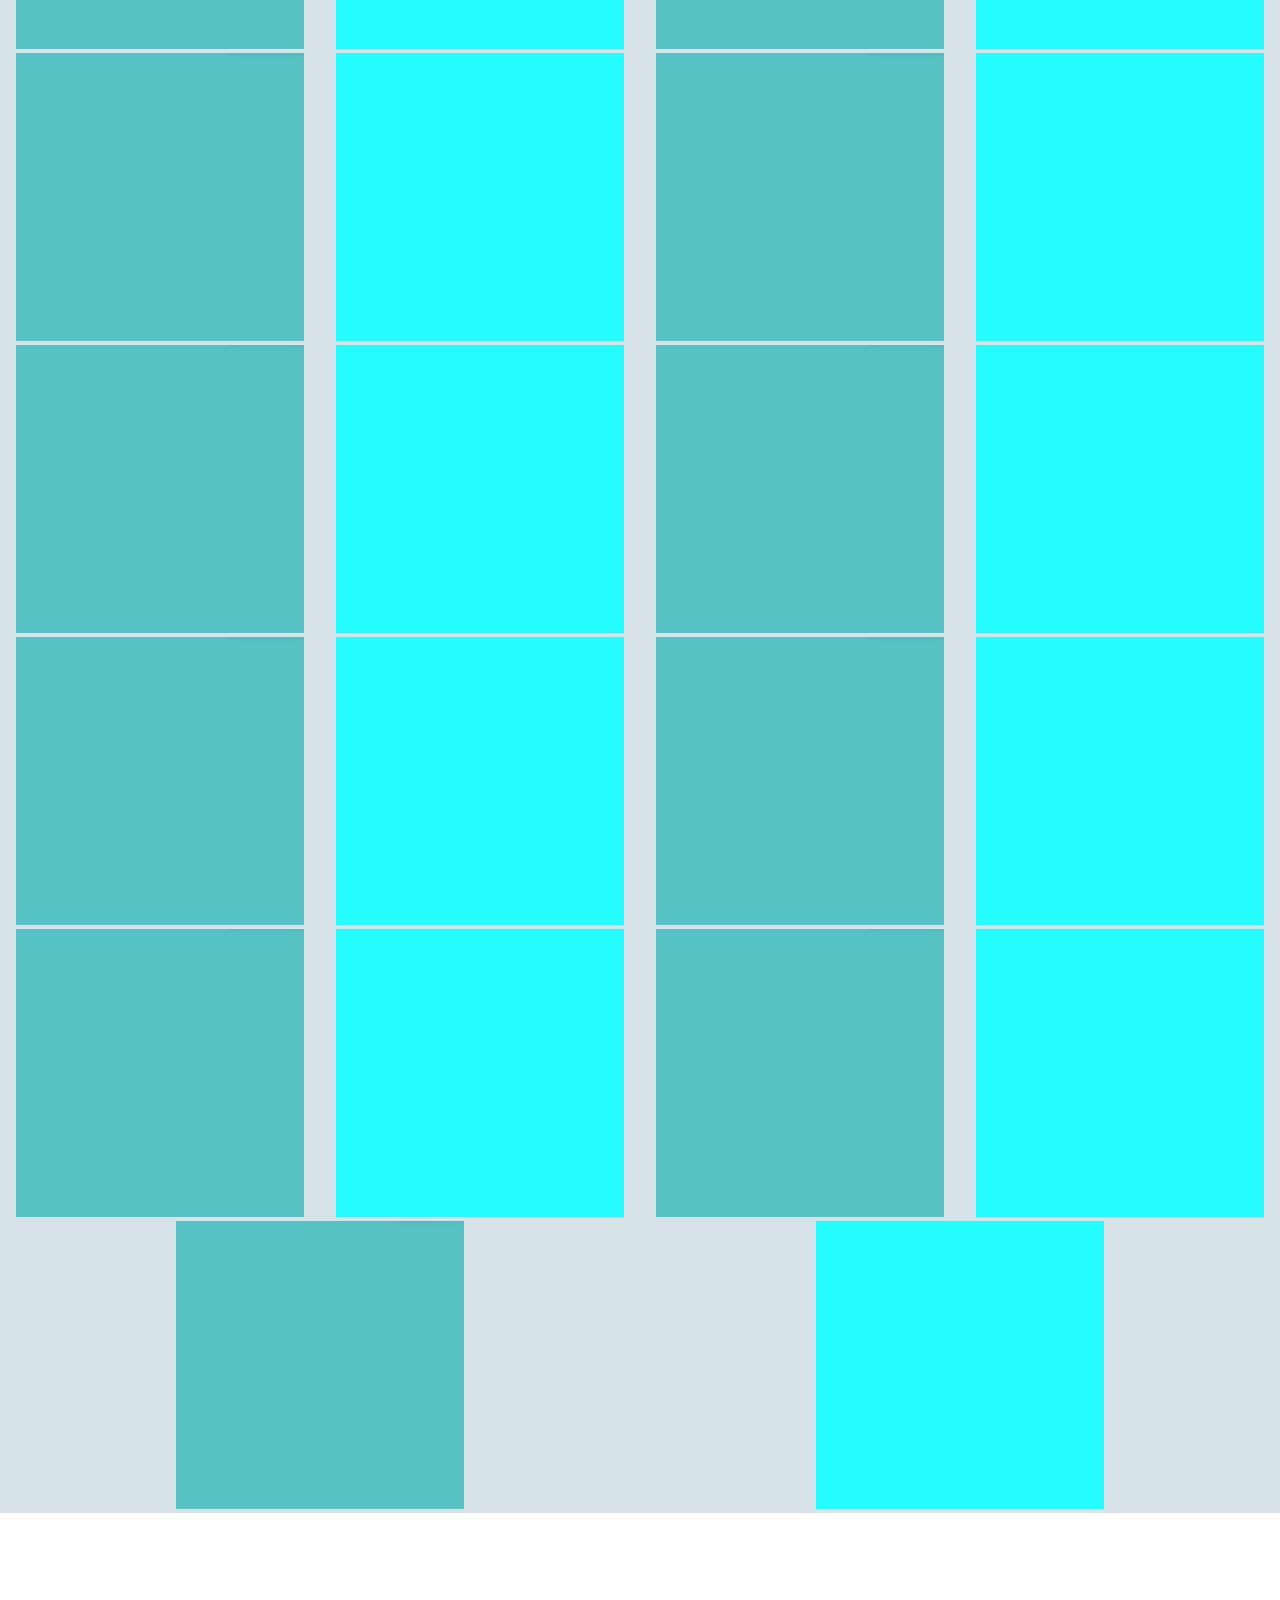
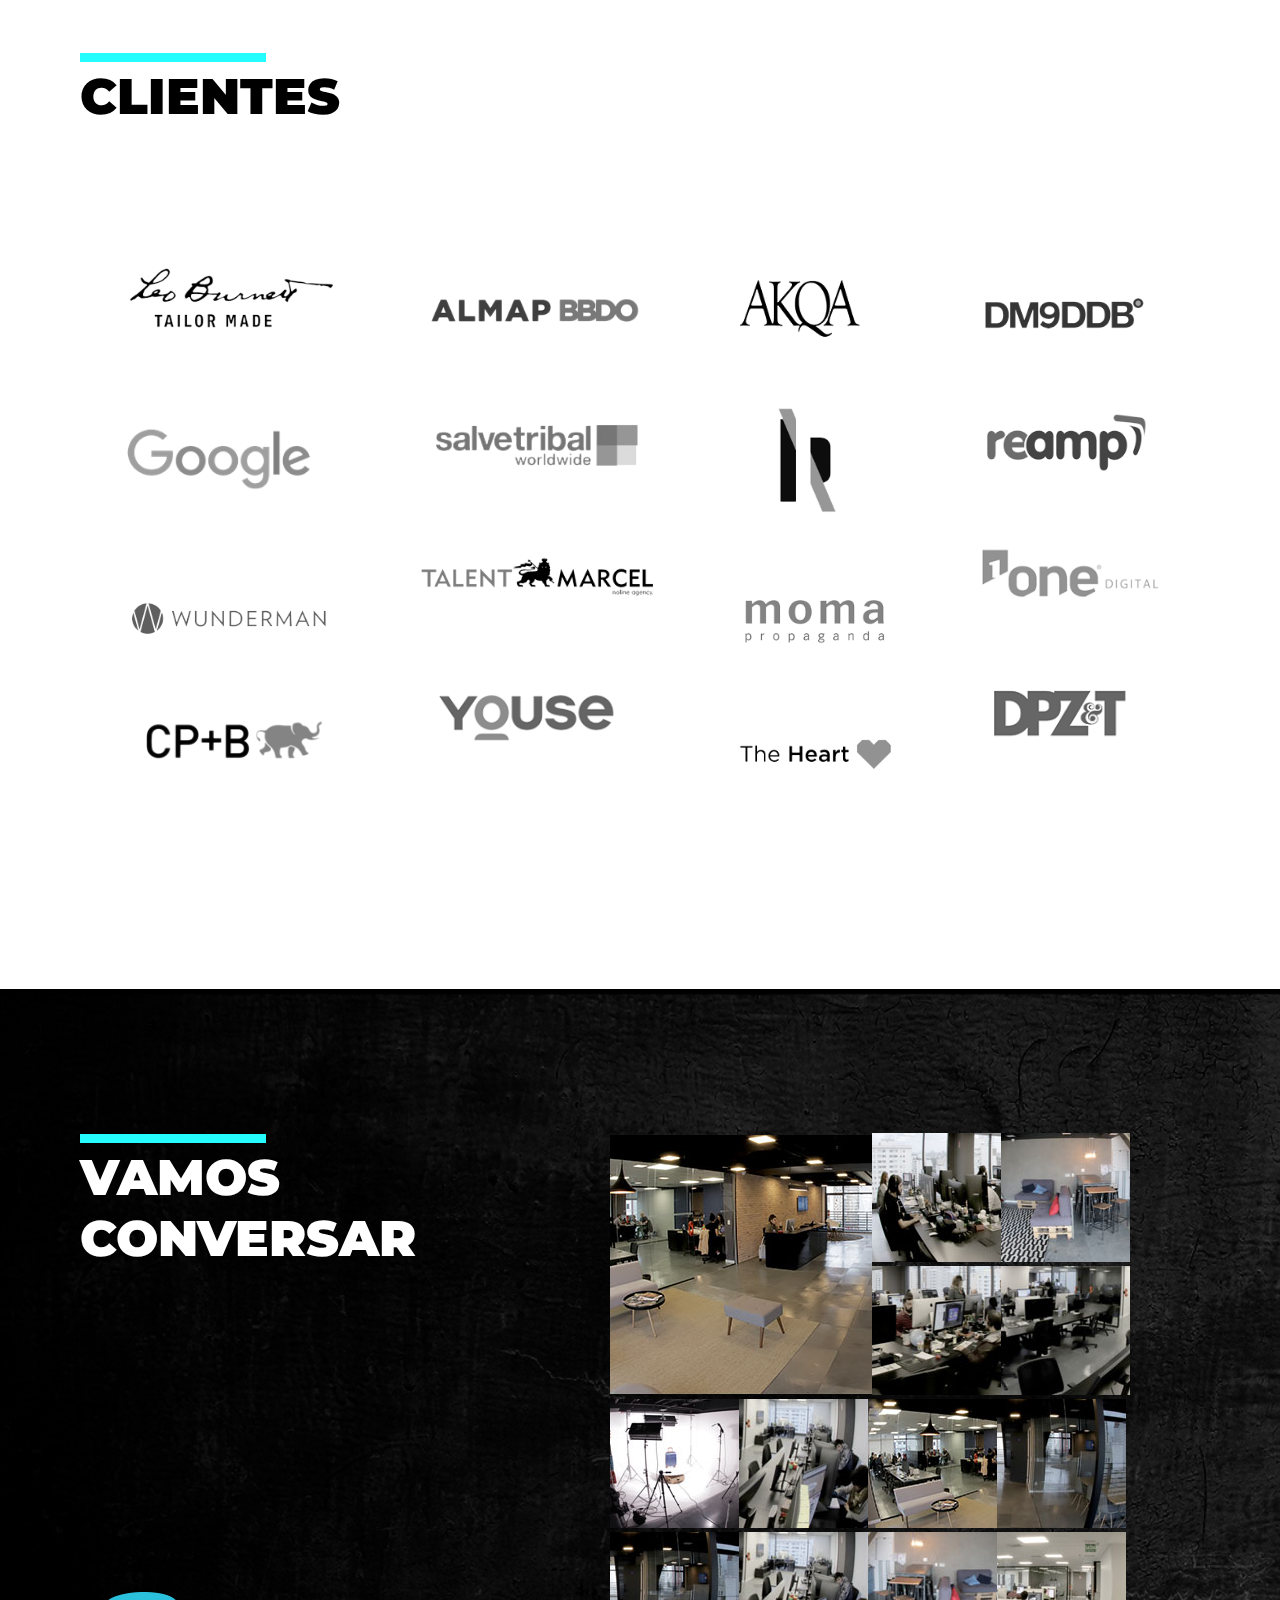
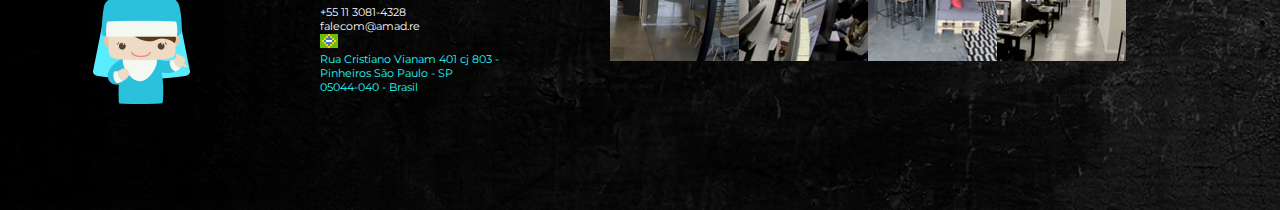
==== commit 9bb7f856: "last update" ====
--- a/index.html
+++ b/index.html
@@ -1,6 +1,5 @@
 <!DOCTYPE html>
 <html>
-
 <head>
     <meta charset="UTF-8">
     <meta name="description" content="sucesso madre">
@@ -28,7 +27,8 @@
             <a href="#">CONTATO</a>
         </div>
     </nav>
-    <header class="header">
+    
+    <header>
         <P> Somos A Madre, uma produtora de mídia display com  foco em logística para criatividade e comunicação. </P>
         <div>
             <h1>BEM VINDOS</h1>            
@@ -43,27 +43,23 @@
         
         <!-- card001 -->
         <div class="wedeliver--products">  
-            
             <div class="wedeliver--card">
                 <div>
                     <img class="wedeliver--img" src="./assets/img/card01_display.png" alt="Display: Criação, Desktop & Mobile, Rich Media, Criativo Dinâmicos, Produção Automatizada">
                 </div>
             </div>
-            
             <!-- card002 -->
             <div class="wedeliver--card">
                 <div>
                     <img class="wedeliver--img" src="./assets/img/card02_dco.png" alt=" DCO: Planejamento, Setup Técnico, Criação, Desenvolvimento">
                 </div>
             </div>
-            
             <!-- card003 -->
             <div class="wedeliver--card">
                 <div>
                     <img class="wedeliver--img" src="./assets/img/card03_socialads.png" alt=" Criação, Videos e Gifs animados, Posts estáticos">
                 </div>
             </div>
-            
             <!-- card004 -->
             <div class="wedeliver--card">
                 <div>
@@ -72,15 +68,10 @@
             </div>                 
         </section>
         
-        <section class="jobs">            
-            
+        <section class="jobs">          
             <div>
                 <img class="bar--job" src="./assets/img/bar__h1.jpg">
                 <h1>JOBS</h1>
-            </div>
-            
-            <div class="jobs--carousel">
-                
                 <div class="jobs--p">
                     <p><span class="jobs--p-adjust">Campanha: </span>Tiguan Allspace</p>
                     <p><span class="jobs--p-adjust">Cliente: </span>Volkswagen</p>
@@ -89,33 +80,32 @@
                 <div class="jobs--bullets"> 
                     <div>
                         <a href="#"> 
-                            <img src="./assets/img/bullet.png" alt="Bullet carousel">
+                            <img src="./assets/img/bullet.png" alt="botão de transição do slide">
                         </a>
                     </div>                   
                     <div>
                         <a href="#"> 
-                            <img src="./assets/img/bullet.png" alt="Bullet carousel">
+                            <img src="./assets/img/bullet.png" alt="botão de transição do slide">
                         </a>
                     </div>                   
                     
                     <div>
                         <a href="#"> 
-                            <img src="./assets/img/bullet.png" alt="Bullet carousel">
+                            <img src="./assets/img/bullet.png" alt="botão de transição do slide">
                         </a>
                     </div>                   
                     
                     <div>
                         <a href="#"> 
-                            <img src="./assets/img/bullet.png" alt="Bullet carousel">
+                            <img src="./assets/img/bullet.png" alt="botão de transição do slide">
                         </a>
                     </div>                   
                     
                     <div>
                         <a href="#"> 
-                            <img src="./assets/img/bullet.png" alt="Bullet carousel">
+                            <img src="./assets/img/bullet.png" alt="botão de transição do slide">
                         </a>
                     </div>                   
-                    
                 </div>
             </div>
             
@@ -123,246 +113,167 @@
                 <img class="cel--conteudo" src="./assets/img/celular__conteudoteste.png" alt="celular">
                 <img clas="cel--base" src="./assets/img/celular.png" alt="celular">
             </div>
-            
-            
-            
-            
         </section>
         
-        <section class="thumbs">
-            
-            <!-- div 1 -->
-            <div class= "thumbs--col"> 
-                
-                <div>
-                    <a href="#"> 
-                        <img src="./assets/img/jobeven.jpg">
-                    </a>
-                </div>
-                <div>
-                    <a href="#"> 
-                        <img src="./assets/img/jobodd.jpg">
-                    </a>
-                </div>
-                
-                <div>
-                    <a href="#"> 
-                        <img src="./assets/img/jobeven.jpg">
-                    </a>
-                </div>
-                <div>
-                    <a href="#"> 
-                        <img src="./assets/img/jobodd.jpg">
-                    </a>
-                </div> 
-                <div>
-                    <a href="#"> 
-                        <img src="./assets/img/jobeven.jpg">
-                    </a>
-                </div>
-                <div>
-                    <a href="#"> 
-                        <img src="./assets/img/jobodd.jpg">
-                    </a>
-                </div>               
-                
-            </div>
-            
-            <!-- div 2 -->
-            <div class= "thumbs--col">                 
-                
-                <div>
-                    <a href="#"> 
-                        <img src="./assets/img/jobodd.jpg">
-                    </a>
-                </div>
-                
-                <div>
-                    <a href="#"> 
-                        <img src="./assets/img/jobeven.jpg">
-                    </a>
-                </div>
-                <div>
-                    <a href="#"> 
-                        <img src="./assets/img/jobodd.jpg">
-                    </a>
-                </div> 
-                <div>
-                    <a href="#"> 
-                        <img src="./assets/img/jobeven.jpg">
-                    </a>
-                </div>
-                <div>
-                    <a href="#"> 
-                        <img src="./assets/img/jobodd.jpg">
-                    </a>
-                </div>  
+        <section class="thumbs">            
+            <!-- col-1 -->
+            <div>
                 <a href="#"> 
                     <img src="./assets/img/jobeven.jpg">
                 </a>
             </div>
-            
-            
-            <!-- div 3 -->
-            <div class= "thumbs--col"> 
-                
-                <div>
-                    <a href="#"> 
-                        <img src="./assets/img/jobeven.jpg">
-                    </a>
-                </div>
-                <div>
-                    <a href="#"> 
-                        <img src="./assets/img/jobodd.jpg">
-                    </a>
-                </div>
-                
-                <div>
-                    <a href="#"> 
-                        <img src="./assets/img/jobeven.jpg">
-                    </a>
-                </div>
-                <div>
-                    <a href="#"> 
-                        <img src="./assets/img/jobodd.jpg">
-                    </a>
-                </div> 
-                <div>
-                    <a href="#"> 
-                        <img src="./assets/img/jobeven.jpg">
-                    </a>
-                </div>
-                <div>
-                    <a href="#"> 
-                        <img src="./assets/img/jobodd.jpg">
-                    </a>
-                </div>               
-                
-            </div>
-            
-            
-            <!-- div 4 -->
-            <div class= "thumbs--col">                 
-                
-                <div>
-                    <a href="#"> 
-                        <img src="./assets/img/jobodd.jpg">
-                    </a>
-                </div>
-                
-                <div>
-                    <a href="#"> 
-                        <img src="./assets/img/jobeven.jpg">
-                    </a>
-                </div>
-                <div>
-                    <a href="#"> 
-                        <img src="./assets/img/jobodd.jpg">
-                    </a>
-                </div> 
-                <div>
-                    <a href="#"> 
-                        <img src="./assets/img/jobeven.jpg">
-                    </a>
-                </div>
-                <div>
-                    <a href="#"> 
-                        <img src="./assets/img/jobodd.jpg">
-                    </a>
-                </div>  
+            <div>
+                <a href="#"> 
+                    <img src="./assets/img/jobodd.jpg">
+                </a>
+            </div>
+            <div>
                 <a href="#"> 
                     <img src="./assets/img/jobeven.jpg">
                 </a>
             </div>
-            
-            
-            
-            <!-- div 5 -->
-            <div class= "thumbs--col"> 
-                
-                <div>
-                    <a href="#"> 
-                        <img src="./assets/img/jobeven.jpg">
-                    </a>
-                </div>
-                <div>
-                    <a href="#"> 
-                        <img src="./assets/img/jobodd.jpg">
-                    </a>
-                </div>
-                
-                <div>
-                    <a href="#"> 
-                        <img src="./assets/img/jobeven.jpg">
-                    </a>
-                </div>
-                <div>
-                    <a href="#"> 
-                        <img src="./assets/img/jobodd.jpg">
-                    </a>
-                </div> 
-                <div>
-                    <a href="#"> 
-                        <img src="./assets/img/jobeven.jpg">
-                    </a>
-                </div>
-                <div>
-                    <a href="#"> 
-                        <img src="./assets/img/jobodd.jpg">
-                    </a>
-                </div>               
-                
+            <div>
+                <a href="#"> 
+                    <img src="./assets/img/jobodd.jpg">
+                </a>
             </div> 
-            
-            
-            
-            
-            <!-- div 6 -->
-            <div class= "thumbs--col6">                 
-                
-                <div>
-                    <a href="#"> 
-                        <img src="./assets/img/jobodd.jpg">
-                    </a>
-                </div>
-                
-                <div>
-                    <a href="#"> 
-                        <img src="./assets/img/jobeven.jpg">
-                    </a>
-                </div>
-                <div>
-                    <a href="#"> 
-                        <img src="./assets/img/jobodd.jpg">
-                    </a>
-                </div> 
-                <div>
-                    <a href="#"> 
-                        <img src="./assets/img/jobeven.jpg">
-                    </a>
-                </div>
-                <div>
-                    <a href="#"> 
-                        <img src="./assets/img/jobodd.jpg">
-                    </a>
-                </div>  
+            <div>
                 <a href="#"> 
                     <img src="./assets/img/jobeven.jpg">
                 </a>
             </div>
-            
-            
-            
-            
-            
+            <div>
+                <a href="#"> 
+                    <img src="./assets/img/jobodd.jpg">
+                </a>
+            </div>               
+            <!-- col-2 -->
+            <div>
+                <a href="#"> 
+                    <img src="./assets/img/jobeven.jpg">
+                </a>
+            </div>
+            <div>
+                <a href="#"> 
+                    <img src="./assets/img/jobodd.jpg">
+                </a>
+            </div> 
+            <div>
+                <a href="#"> 
+                    <img src="./assets/img/jobeven.jpg">
+                </a>
+            </div>
+            <div>
+                <a href="#"> 
+                    <img src="./assets/img/jobodd.jpg">
+                </a>
+            </div> 
+            <a href="#"> 
+                <img src="./assets/img/jobeven.jpg">
+            </a>
+        </div>  
+        <div>
+            <a href="#"> 
+                <img src="./assets/img/jobodd.jpg">
+            </a>
+        </div>       
+        <!-- col-3 -->
+        <div>
+            <a href="#"> 
+                <img src="./assets/img/jobeven.jpg">
+            </a>
+        </div>
+        <div>
+            <a href="#"> 
+                <img src="./assets/img/jobodd.jpg">
+            </a>
+        </div>
+        <div>
+            <a href="#"> 
+                <img src="./assets/img/jobeven.jpg">
+            </a>
+        </div>
+        <div>
+            <a href="#"> 
+                <img src="./assets/img/jobodd.jpg">
+            </a>
+        </div> 
+        <div>
+            <a href="#"> 
+                <img src="./assets/img/jobeven.jpg">
+            </a>
+        </div>
+        <!-- col-4 -->
+        <div>
+            <a href="#"> 
+                <img src="./assets/img/jobodd.jpg">
+            </a>
         </div>
         
-        
-        
-        
-    </div>
-</section>
-
+        <div>
+            <a href="#"> 
+                <img src="./assets/img/jobeven.jpg">
+            </a>
+        </div>
+        <div>
+            <a href="#"> 
+                <img src="./assets/img/jobodd.jpg">
+            </a>
+        </div> 
+        <div>
+            <a href="#"> 
+                <img src="./assets/img/jobeven.jpg">
+            </a>
+        </div>
+        <div>
+            <a href="#"> 
+                <img src="./assets/img/jobodd.jpg">
+            </a>
+        </div>  
+        <!-- col-5 -->
+        <div>
+            <a href="#"> 
+                <img src="./assets/img/jobeven.jpg">
+            </a>
+        </div>
+        <div>
+            <a href="#"> 
+                <img src="./assets/img/jobodd.jpg">
+            </a>
+        </div>
+        <!-- col-6 -->
+        <div>
+            <a href="#"> 
+                <img src="./assets/img/jobeven.jpg">
+            </a>
+        </div>
+        <div>
+            <a href="#"> 
+                <img src="./assets/img/jobodd.jpg">
+            </a>
+        </div> 
+        <div>
+            <a href="#"> 
+                <img src="./assets/img/jobeven.jpg">
+            </a>
+        </div>
+        <div>
+            <a href="#"> 
+                <img src="./assets/img/jobodd.jpg">
+            </a>
+        </div> 
+        <div>
+            <a href="#"> 
+                <img src="./assets/img/jobeven.jpg">
+            </a>
+        </div>
+        <div>
+            <a href="#"> 
+                <img src="./assets/img/jobodd.jpg">
+            </a>
+        </div>          
+    </div>     
+</section>  
 
 <section class="clients">
     <div>
@@ -370,10 +281,9 @@
         <h1> CLIENTES</h1>
     </div>
     
-    <div class="clients--box">
-        
-        <div class="clients--box01">
-            
+    <div class="clients--col">
+        <!-- col 01 -->
+        <div>
             <div class="clients--brand">
                 <a href="#"> 
                     <img src="./assets//img/clientes/leobnt.png" alt="Logo Cliente LEO BRUNET">
@@ -395,9 +305,8 @@
                 </a>
             </div>
         </div>
-        
-        <div class="clients--box02">
-            
+        <!-- col 02 -->
+        <div>                    
             <div class="clients--brand">
                 <a href="#"> 
                     <img src="./assets//img/clientes/almapbbdo.png" alt="Logo Cliente ALMA BBDO">
@@ -419,8 +328,8 @@
                 </a>
             </div>
         </div>
-        <div class="clients--box03">
-            
+        <!-- col 03 -->
+        <div>
             <div class="clients--brand">
                 <a href="#"> 
                     <img src="./assets//img/clientes/akqa.png" alt="Logo Cliente AKGA">
@@ -442,8 +351,8 @@
                 </a>
             </div>
         </div>
-        <div class="clients--box04">
-            
+        <div>
+            <!-- col 04 -->  
             <div class="clients--brand">
                 <a href="#"> 
                     <img src="./assets//img/clientes/dm9ddb.png" alt="Logo Cliente DM9DDB">
@@ -465,37 +374,130 @@
                 </a>
             </div>
         </div>
-        
     </div>
-    
 </section>        
 
 <footer>
     <div>
-        <img class= "bar--footer" src="./assets/img/bar__h1.jpg">
-        <h1>VAMOS <br>CONVERSAR</h1>            
-    </div> 
-    <div class="footer--contact">
-        <div>
-            <a href="#"> 
-                <img src="./assets//img/footer/madresita.png" alt="ilustração da Madre">
-            </a>                    
-        </div>
-        <div>
-            <p>+55 11 3081-4328</p>
-            <p>falecom@amad.re</p>
-            <img src="./assets//img/footer/bandeirabra.jpg" alt="bandeira brasil">
-            <p class="footer--p">Rua Cristiano Vianam 401 cj 803 - Pinheiros São Paulo - SP</p>
-            <p class="footer--p">05044-040 - Brasil</p>
+        <div>
+            <img class= "bar--footer" src="./assets/img/bar__h1.jpg">
+            <h1>VAMOS <br>CONVERSAR</h1>            
+        </div> 
+        <div class="footer--contact">
+            <div>
+                <a href="#"> 
+                    <img src="./assets//img/footer/madresita.png" alt="ilustração da Madre">
+                </a>                    
+            </div>
+            <div>
+                <p>+55 11 3081-4328</p>
+                <p>falecom@amad.re</p>
+                <img src="./assets//img/footer/bandeirabra.jpg" alt="bandeira brasil">
+                <p class="footer--p">Rua Cristiano Vianam 401 cj 803 - Pinheiros São Paulo - SP</p>
+                <p class="footer--p">05044-040 - Brasil</p>
+            </div>
         </div>
     </div>
     
-    <div class="footer--gal-col01">
-        <div>
-            <!-- <img class="wedeliver_img" src="./assets/img/footer/footer_img01.jpg" alt="Fotografia do escritorio da Madre" > -->
+    
+    <div>
+        <div class="footer--gallery--01">
+            <div>
+                <a href="#"> 
+                    <img src="./assets/img/footer/footer_imgbigger.jpg" alt="imagem escritorio Madre">
+                </a>
+            </div>
+            <div class="footer--gallery-right">
+                <!-- div right com 4 images -->
+                <div>
+                    <div>
+                        <a href="#"> 
+                            <img src="./assets/img/footer/footer_img01.jpg" alt="imagem escritorio Madre">
+                        </a>
+                    </div>
+                    
+                    <div>
+                        <a href="#"> 
+                            <img src="./assets/img/footer/footer_img02.jpg" alt="imagem escritorio Madre">
+                        </a>
+                    </div>
+                </div>
+                
+                <div>
+                    <div>
+                        <a href="#"> 
+                            <img src="./assets/img/footer/footer_img03.jpg" alt="imagem escritorio Madre">
+                        </a>
+                    </div>
+                    
+                    <div>
+                        <a href="#"> 
+                            <img src="./assets/img/footer/footer_img04.jpg" alt="imagem escritorio Madre">
+                        </a>
+                    </div>
+                </div>                   
+            </div>                
         </div>
         
-    </div>       
+        <div>
+            <div class="footer--gallery-base--r1">
+                <!-- div row 01-->        
+                <div>
+                    <a href="#"> 
+                        <img src="./assets/img/footer/footer_img05.jpg" alt="imagem escritorio Madre">
+                    </a>
+                </div>
+                
+                <div>
+                    <a href="#"> 
+                        <img src="./assets/img/footer/footer_img06.jpg" alt="imagem escritorio Madre">
+                    </a>
+                </div>
+                
+                <div>
+                    <a href="#"> 
+                        <img src="./assets/img/footer/footer_img07.jpg" alt="imagem escritorio Madre">
+                    </a>
+                </div>
+                
+                <div>
+                    <a href="#"> 
+                        <img src="./assets/img/footer/footer_img08.jpg" alt="imagem escritorio Madre">
+                    </a>
+                </div>
+            </div>
+            
+            <div class="footer--gallery-base--r2">
+                <!-- div row 02-->        
+                <div>
+                    <a href="#"> 
+                        <img src="./assets/img/footer/footer_img08.jpg" alt="imagem escritorio Madre">
+                    </a>
+                </div>
+                
+                <div>
+                    <a href="#"> 
+                        <img src="./assets/img/footer/footer_img06.jpg" alt="imagem escritorio Madre">
+                    </a>
+                </div>
+                
+                <div>
+                    <a href="#"> 
+                        <img src="./assets/img/footer/footer_img11.jpg" alt="imagem escritorio Madre">
+                    </a>
+                </div>
+                
+                <div>
+                    <a href="#"> 
+                        <img src="./assets/img/footer/footer_img12.jpg" alt="imagem escritorio Madre">
+                    </a>
+                </div>
+            </div>
+            
+        </div>
+    </div>
+    
+    
     
 </footer>
 
--- a/assets/css/style.css
+++ b/assets/css/style.css
@@ -66,45 +66,44 @@
   margin-left: 50px;
 }
 
-.header {
+header {
   background: url(../img/bgheader.jpg);
   background-size: cover;
-  -o-object-fit: cover;
-     object-fit: cover;
-  width: 100vw;
   min-height: 50rem;
   background-repeat: no-repeat;
   background-position: 45%;
 }
 
 @media (min-width: 1800px) {
-  .header {
+  header {
     min-height: 80rem;
   }
 }
 
-.header P {
-  width: 500px;
+header P {
+  width: 452px;
+  font-size: 18px;
   color: #16a2c5;
-  padding: 300px 0px 10px 80px;
+  padding: 300px 0px 10px 85px;
   text-transform: uppercase;
-  line-height: 1.6;
-}
-
-@media (min-width: 1800px) {
-  .header P {
+  line-height: 1.4;
+}
+
+@media (min-width: 1800px) {
+  header P {
     padding: 600px 0px 10px 380px;
     width: 800px;
   }
 }
 
-.header h1 {
-  padding: 0px 80px;
-  color: #ffffff;
-}
-
-@media (min-width: 1800px) {
-  .header h1 {
+header h1 {
+  letter-spacing: -3px;
+  padding: 0px 85px;
+  color: #ffffff;
+}
+
+@media (min-width: 1800px) {
+  header h1 {
     padding: 0px 380px;
   }
 }
@@ -117,11 +116,11 @@
 }
 
 .wedeliver .bar--wedeliver {
-  padding: 80px 0px 0px 80px;
+  padding: 140px 0px 0px 85px;
 }
 
 .wedeliver h1 {
-  padding: 0px 80px 100px 80px;
+  padding: 5px 0px 130px 85px;
   color: #ffffff;
 }
 
@@ -132,54 +131,6 @@
 }
 
 .wedeliver .wedeliver--products {
-  display: -webkit-box;
-  display: -ms-flexbox;
-  display: flex;
-  -webkit-box-align: center;
-      -ms-flex-align: center;
-          align-items: center;
-  -webkit-box-pack: center;
-      -ms-flex-pack: center;
-          justify-content: center;
-}
-
-.wedeliver .wedeliver--img {
-  max-width: 100%;
-  padding: 20px 10px 30px 10px;
-}
-
-@media (min-width: 1800px) {
-  .wedeliver .wedeliver--img {
-    padding: 60px 90px 150px 90px;
-  }
-}
-
-.jobs {
-  width: 100vw;
-  min-height: 3rem;
-  background-size: cover;
-  background-color: #7b7b7b;
-  z-index: -1;
-  position: relative;
-}
-
-.jobs .bar--job {
-  padding: 50px 0px 0px 80px;
-}
-
-.jobs h1 {
-  padding: 0px 80px 100px 80px;
-  color: #ffffff;
-  margin-bottom: 40px;
-}
-
-@media (min-width: 1800px) {
-  .jobs h1 {
-    padding: 60px 380px;
-  }
-}
-
-.jobs .jobs--carousel {
   display: -webkit-box;
   display: -ms-flexbox;
   display: flex;
@@ -189,12 +140,40 @@
   -webkit-box-pack: justify;
       -ms-flex-pack: justify;
           justify-content: space-between;
-  width: 500px;
-}
-
-@media (min-width: 1800px) {
-  .jobs .jobs--carousel {
-    width: 950px;
+}
+
+.wedeliver .wedeliver--img {
+  min-height: 400px;
+  margin-bottom: 180px;
+}
+
+@media (min-width: 1800px) {
+  .wedeliver .wedeliver--img {
+    padding: 60px 90px 150px 90px;
+  }
+}
+
+.jobs {
+  background-size: cover;
+  background-color: #7b7b7b;
+  max-height: 540px;
+  z-index: -1;
+  position: relative;
+}
+
+.jobs .bar--job {
+  padding: 160px 0px 0px 80px;
+}
+
+.jobs h1 {
+  margin-bottom: 120px;
+  padding: 5px 80px 0px 85px;
+  color: #ffffff;
+}
+
+@media (min-width: 1800px) {
+  .jobs h1 {
+    padding: 60px 380px;
   }
 }
 
@@ -202,23 +181,21 @@
   display: -webkit-box;
   display: -ms-flexbox;
   display: flex;
+  -webkit-box-align: center;
+      -ms-flex-align: center;
+          align-items: center;
+  margin-left: 210px;
   margin-top: 40px;
-  margin-right: 25px;
+  z-index: 1;
+  position: absolute;
 }
 
 .jobs .jobs--bullets a {
-  padding: 0px 5px;
-}
-
-@media (min-width: 1800px) {
-  .jobs .jobs--bullets a {
-    margin-top: 100px;
-  }
+  padding: 0px 15px;
 }
 
 .jobs .jobs--p {
   color: #ffffff;
-  width: 350px;
 }
 
 .jobs .jobs--p p {
@@ -234,14 +211,13 @@
 
 .jobs .jobs--p .jobs--p-adjust {
   color: #131313;
-  font-size: 12px;
+  font-size: 10px;
 }
 
 .jobs .jobs--celprlx img {
-  width: 900px;
-  margin-top: -400px;
-  margin-left: 180px;
-  margin-bottom: -6px;
+  max-height: 640px;
+  margin-left: 130px;
+  margin-top: -530px;
 }
 
 @media (min-width: 1800px) {
@@ -259,7 +235,7 @@
 .jobs .jobs--celprlx .cel--conteudo {
   position: absolute;
   z-index: 1;
-  width: 900px;
+  max-height: 640px;
 }
 
 @media (min-width: 1800px) {
@@ -281,16 +257,8 @@
   background-color: #d8e3e9;
 }
 
-.thumbs .thumbs--col, .thumbs .thumbs--col6 {
-  display: -webkit-box;
-  display: -ms-flexbox;
-  display: flex;
-  -ms-flex-wrap: wrap;
-      flex-wrap: wrap;
-}
-
-.thumbs .thumbs--col img, .thumbs .thumbs--col6 img {
-  max-width: 180px;
+.thumbs img {
+  width: 288px;
 }
 
 .clients {
@@ -299,7 +267,7 @@
 }
 
 .clients .bar--client {
-  padding: 80px 0px 0px 80px;
+  padding: 140px 0px 0px 80px;
 }
 
 .clients h1 {
@@ -312,7 +280,7 @@
   }
 }
 
-.clients .clients--box {
+.clients .clients--col {
   display: -webkit-box;
   display: -ms-flexbox;
   display: flex;
@@ -323,10 +291,11 @@
       -ms-flex-pack: center;
           justify-content: center;
   padding: 10px 80px;
-}
-
-@media (min-width: 1800px) {
-  .clients .clients--box {
+  margin-bottom: 174px;
+}
+
+@media (min-width: 1800px) {
+  .clients .clients--col {
     padding: 60px 80px;
   }
 }
@@ -343,10 +312,16 @@
   background-repeat: no-repeat;
   width: 100vw;
   min-height: 50rem;
+  display: -webkit-box;
+  display: -ms-flexbox;
+  display: flex;
+  -webkit-box-align: center;
+      -ms-flex-align: center;
+          align-items: center;
 }
 
 footer .bar--footer {
-  padding: 80px 0px 0px 80px;
+  padding: 145px 0px 0px 80px;
 }
 
 footer h1 {
@@ -384,4 +359,13 @@
 footer .footer--contact .footer--p {
   color: #25fcff;
 }
+
+footer .footer--gallery--01, footer .footer--gallery-right, footer .footer--gallery-base--r1, footer .footer--gallery-base--r2 {
+  display: -webkit-box;
+  display: -ms-flexbox;
+  display: flex;
+  -webkit-box-align: center;
+      -ms-flex-align: center;
+          align-items: center;
+}
 /*# sourceMappingURL=style.css.map */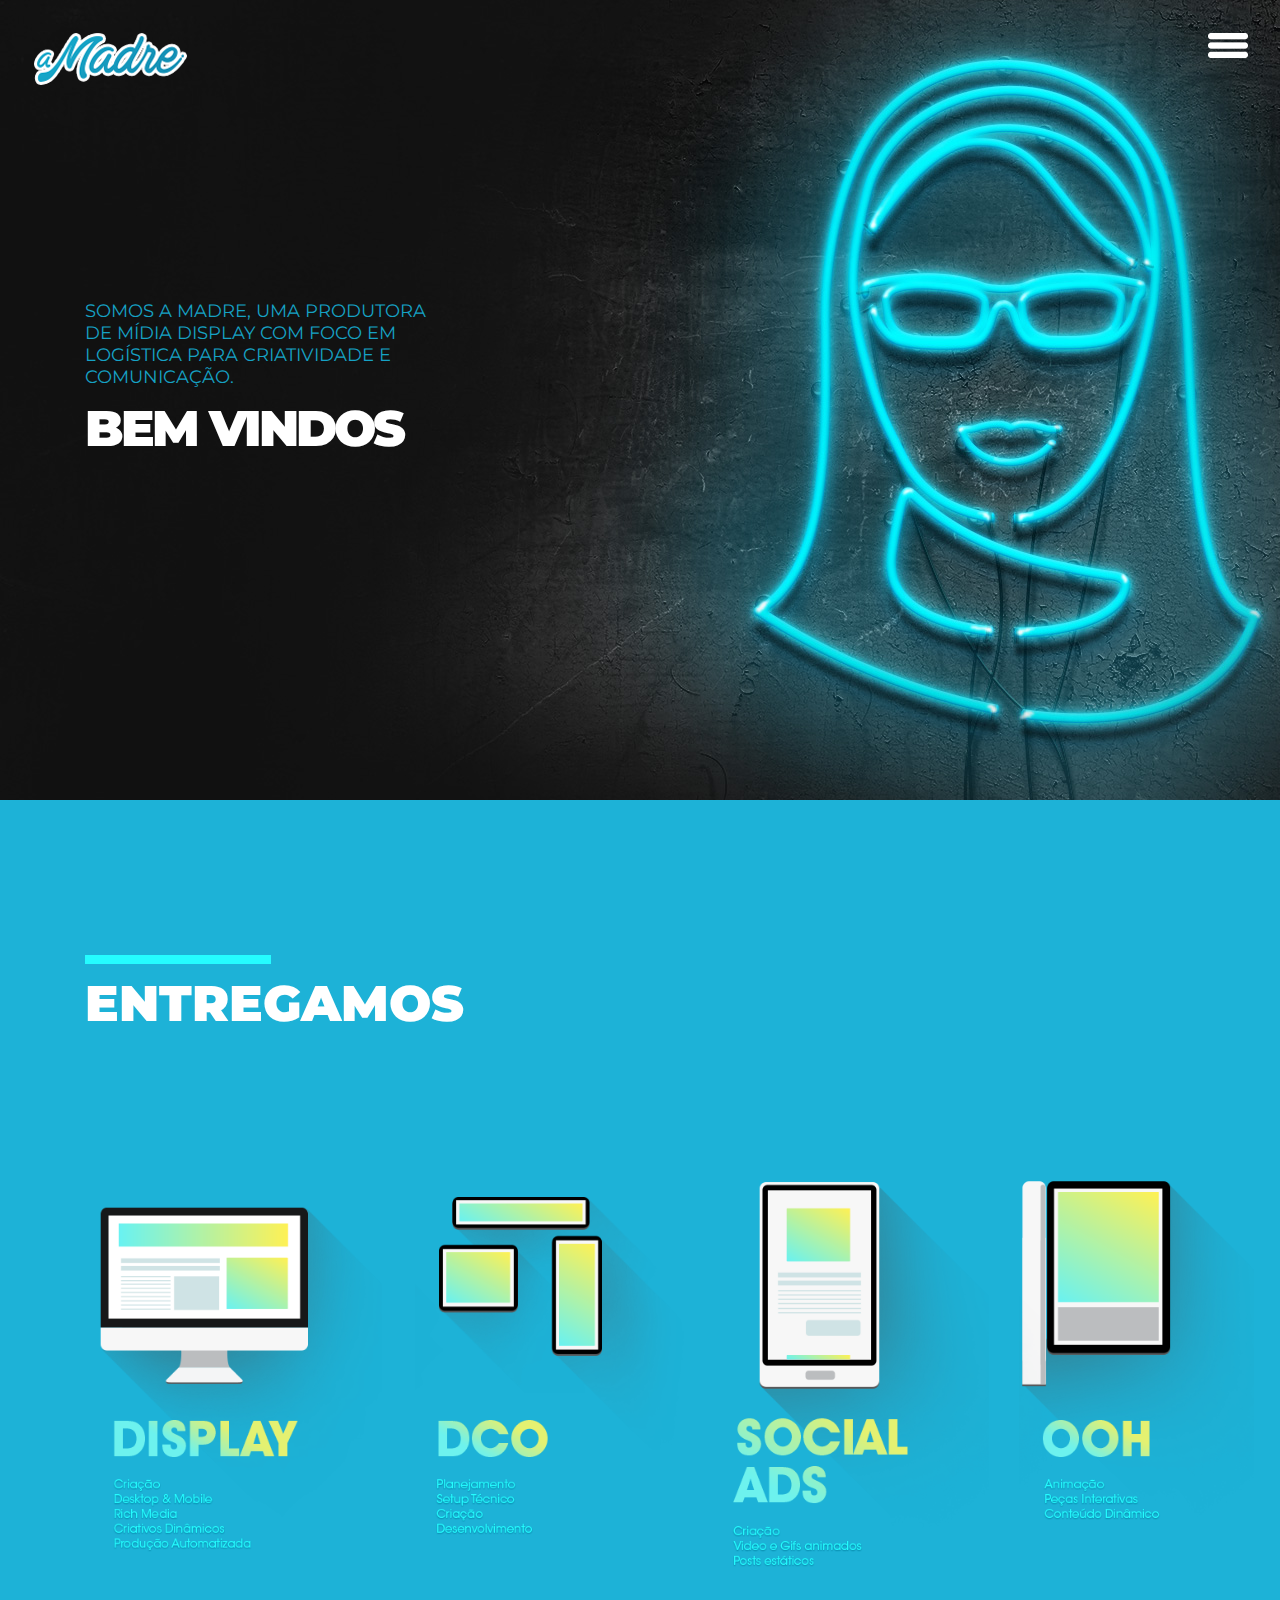
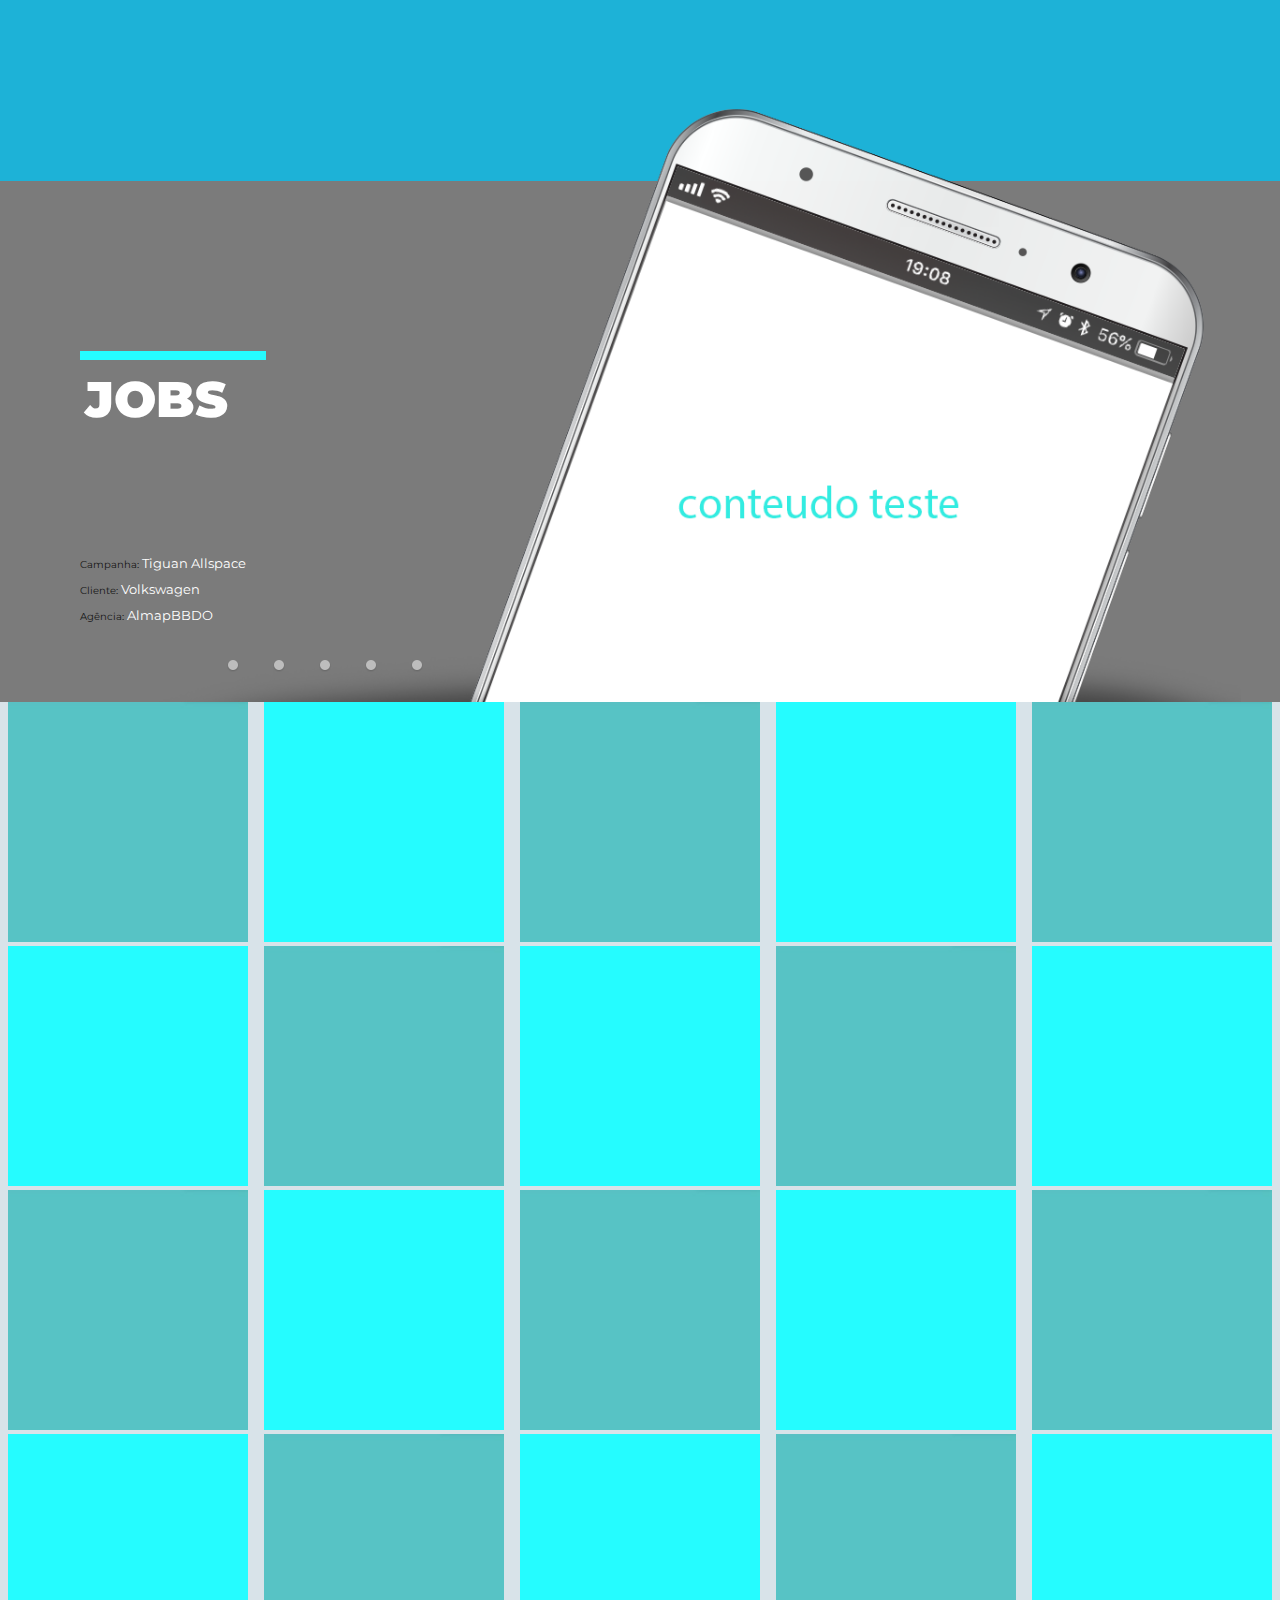
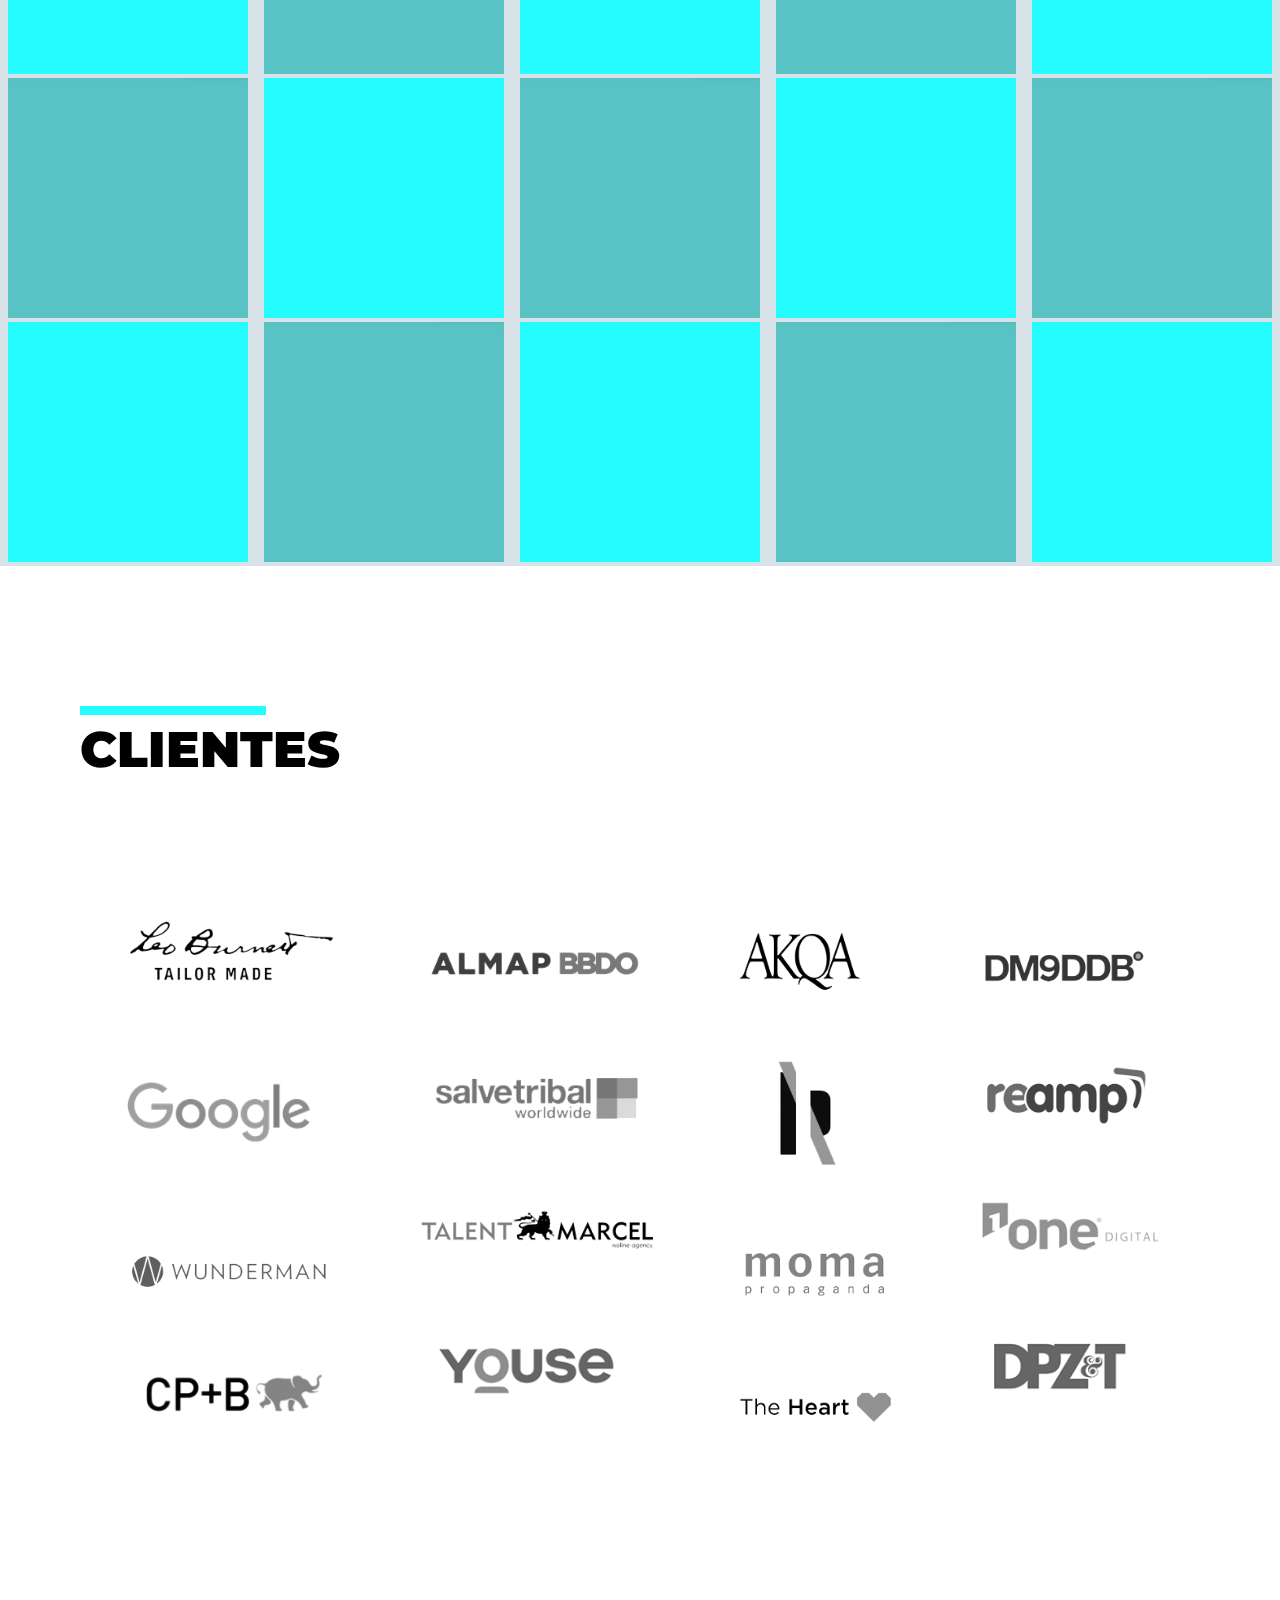
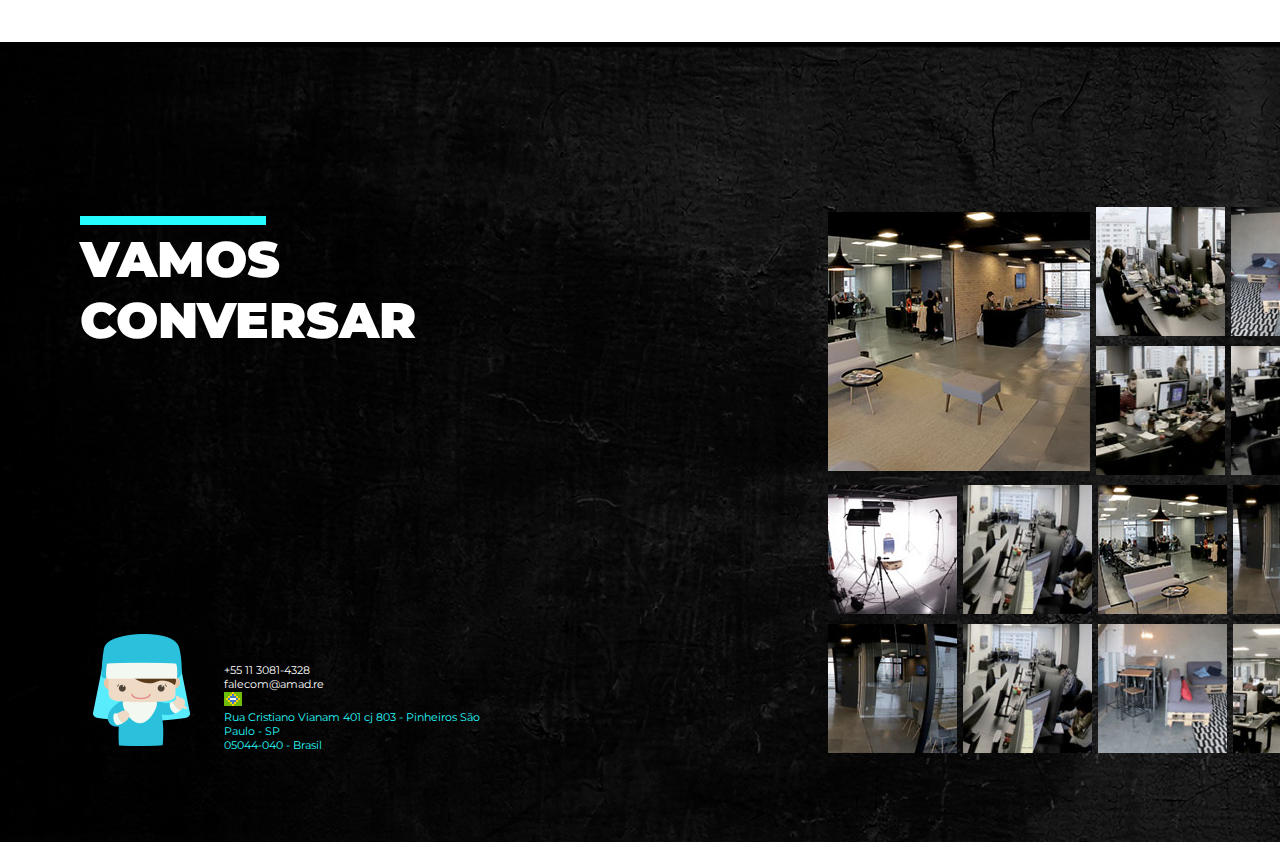
==== commit d2eca332: "responsive 1080 & 1444" ====
--- a/index.html
+++ b/index.html
@@ -43,29 +43,29 @@
         
         <!-- card001 -->
         <div class="wedeliver--products">  
-            <div class="wedeliver--card">
-                <div>
-                    <img class="wedeliver--img" src="./assets/img/card01_display.png" alt="Display: Criação, Desktop & Mobile, Rich Media, Criativo Dinâmicos, Produção Automatizada">
-                </div>
-            </div>
+            
+            <div>
+                <img src="./assets/img/wedeliver__imgs_sliced/card01_display.png" alt="Display: Criação, Desktop & Mobile, Rich Media, Criativo Dinâmicos, Produção Automatizada">
+            </div>
+            
             <!-- card002 -->
-            <div class="wedeliver--card">
-                <div>
-                    <img class="wedeliver--img" src="./assets/img/card02_dco.png" alt=" DCO: Planejamento, Setup Técnico, Criação, Desenvolvimento">
-                </div>
-            </div>
+            
+            <div>
+                <img src="./assets/img/wedeliver__imgs_sliced/card02_dco.png" alt=" DCO: Planejamento, Setup Técnico, Criação, Desenvolvimento">
+            </div>
+            
             <!-- card003 -->
-            <div class="wedeliver--card">
-                <div>
-                    <img class="wedeliver--img" src="./assets/img/card03_socialads.png" alt=" Criação, Videos e Gifs animados, Posts estáticos">
-                </div>
-            </div>
+            
+            <div>
+                <img src="./assets/img/wedeliver__imgs_sliced/card03_socialads.png" alt=" Criação, Videos e Gifs animados, Posts estáticos">
+            </div>
+            
             <!-- card004 -->
-            <div class="wedeliver--card">
-                <div>
-                    <img class="wedeliver--img" src="./assets/img/card04_ooh.png" alt="OOH: Animação,Peças Interativas, Conteúdo Dinâmico">
-                </div>
-            </div>                 
+            
+            <div>
+                <img src="./assets/img/wedeliver__imgs_sliced/card04_ooh.png" alt="OOH: Animação,Peças Interativas, Conteúdo Dinâmico">
+            </div>
+            
         </section>
         
         <section class="jobs">          
@@ -378,12 +378,12 @@
 </section>        
 
 <footer>
-    <div>
+    <div class="footer--contact">
         <div>
             <img class= "bar--footer" src="./assets/img/bar__h1.jpg">
             <h1>VAMOS <br>CONVERSAR</h1>            
         </div> 
-        <div class="footer--contact">
+        <div class="footer--data">
             <div>
                 <a href="#"> 
                     <img src="./assets//img/footer/madresita.png" alt="ilustração da Madre">
@@ -400,7 +400,7 @@
     </div>
     
     
-    <div>
+    <div class="footer--gallery">
         <div class="footer--gallery--01">
             <div>
                 <a href="#"> 
--- a/assets/css/style.css
+++ b/assets/css/style.css
@@ -74,9 +74,9 @@
   background-position: 45%;
 }
 
-@media (min-width: 1800px) {
+@media (max-width: 1080px) {
   header {
-    min-height: 80rem;
+    min-height: 40rem;
   }
 }
 
@@ -86,14 +86,6 @@
   color: #16a2c5;
   padding: 300px 0px 10px 85px;
   text-transform: uppercase;
-  line-height: 1.4;
-}
-
-@media (min-width: 1800px) {
-  header P {
-    padding: 600px 0px 10px 380px;
-    width: 800px;
-  }
 }
 
 header h1 {
@@ -102,32 +94,21 @@
   color: #ffffff;
 }
 
-@media (min-width: 1800px) {
-  header h1 {
-    padding: 0px 380px;
-  }
-}
-
 .wedeliver {
   background-color: #1db2d7;
-  min-height: 45rem;
+  min-height: 950px;
   z-index: -1;
   position: relative;
+  padding-bottom: 185px;
 }
 
 .wedeliver .bar--wedeliver {
-  padding: 140px 0px 0px 85px;
+  padding: 155px 0px 0px 85px;
 }
 
 .wedeliver h1 {
   padding: 5px 0px 130px 85px;
   color: #ffffff;
-}
-
-@media (min-width: 1800px) {
-  .wedeliver h1 {
-    padding: 100px 380px;
-  }
 }
 
 .wedeliver .wedeliver--products {
@@ -140,29 +121,32 @@
   -webkit-box-pack: justify;
       -ms-flex-pack: justify;
           justify-content: space-between;
-}
-
-.wedeliver .wedeliver--img {
-  min-height: 400px;
-  margin-bottom: 180px;
-}
-
-@media (min-width: 1800px) {
-  .wedeliver .wedeliver--img {
-    padding: 60px 90px 150px 90px;
+  max-width: 1320px;
+  padding-left: 85px;
+}
+
+@media (min-width: 1080px) {
+  .wedeliver .wedeliver--products img {
+    width: 90%;
   }
 }
 
 .jobs {
   background-size: cover;
   background-color: #7b7b7b;
-  max-height: 540px;
+  max-height: 521px;
   z-index: -1;
   position: relative;
 }
 
 .jobs .bar--job {
-  padding: 160px 0px 0px 80px;
+  padding: 170px 0px 0px 80px;
+}
+
+@media (max-width: 1080px) {
+  .jobs .bar--job {
+    padding: 90px 0px 0px 80px;
+  }
 }
 
 .jobs h1 {
@@ -171,12 +155,6 @@
   color: #ffffff;
 }
 
-@media (min-width: 1800px) {
-  .jobs h1 {
-    padding: 60px 380px;
-  }
-}
-
 .jobs .jobs--bullets {
   display: -webkit-box;
   display: -ms-flexbox;
@@ -185,62 +163,72 @@
       -ms-flex-align: center;
           align-items: center;
   margin-left: 210px;
-  margin-top: 40px;
+  margin-top: 30px;
   z-index: 1;
   position: absolute;
 }
 
+@media (max-width: 1080px) {
+  .jobs .jobs--bullets {
+    margin-left: 180px;
+    margin-top: 10px;
+  }
+}
+
 .jobs .jobs--bullets a {
   padding: 0px 15px;
 }
 
-.jobs .jobs--p {
-  color: #ffffff;
-}
-
-.jobs .jobs--p p {
+@media (max-width: 1080px) {
+  .jobs .jobs--bullets a {
+    padding: 0px 10px;
+  }
+}
+
+.jobs--p {
+  color: #ffffff;
+}
+
+.jobs--p p {
   padding: 5px 80px;
   font-size: 13px;
 }
 
-@media (min-width: 1800px) {
-  .jobs .jobs--p p {
-    padding: 5px 380px;
-  }
-}
-
-.jobs .jobs--p .jobs--p-adjust {
+.jobs--p .jobs--p-adjust {
   color: #131313;
   font-size: 10px;
 }
 
-.jobs .jobs--celprlx img {
-  max-height: 640px;
-  margin-left: 130px;
-  margin-top: -530px;
-}
-
-@media (min-width: 1800px) {
-  .jobs .jobs--celprlx img {
-    margin-left: 750px;
-    width: 1300px;
-  }
-}
-
-.jobs .jobs--celprlx .cel--base {
+.jobs--celprlx img {
+  max-height: 630px;
+  margin-left: 10px;
+  margin-top: -545px;
+}
+
+@media (max-width: 1080px) {
+  .jobs--celprlx img {
+    max-height: 500px;
+    margin-left: 12px;
+    margin-top: -450px;
+  }
+}
+
+.jobs--celprlx .cel--base {
   position: absolute;
   z-index: 1;
 }
 
-.jobs .jobs--celprlx .cel--conteudo {
+.jobs--celprlx .cel--conteudo {
   position: absolute;
   z-index: 1;
-  max-height: 640px;
-}
-
-@media (min-width: 1800px) {
-  .jobs .jobs--celprlx .cel--conteudo {
-    width: 1300px;
+  max-height: 630px;
+}
+
+@media (max-width: 1080px) {
+  .jobs--celprlx .cel--conteudo {
+    max-height: 500px;
+    margin-left: 12px;
+    margin-top: -450px;
   }
 }
 
@@ -258,7 +246,13 @@
 }
 
 .thumbs img {
-  width: 288px;
+  width: 240px;
+}
+
+@media (max-width: 1080px) {
+  .thumbs img {
+    width: 180px;
+  }
 }
 
 .clients {
@@ -272,12 +266,6 @@
 
 .clients h1 {
   padding: 0px 80px 100px 80px;
-}
-
-@media (min-width: 1800px) {
-  .clients h1 {
-    padding: 100px 380px;
-  }
 }
 
 .clients .clients--col {
@@ -294,12 +282,6 @@
   margin-bottom: 174px;
 }
 
-@media (min-width: 1800px) {
-  .clients .clients--col {
-    padding: 60px 80px;
-  }
-}
-
 .clients .clients--brand img {
   width: 100%;
   padding: 20px 30px;
@@ -310,7 +292,6 @@
   background: url(../img/footer/footerbg.jpg);
   background-size: cover;
   background-repeat: no-repeat;
-  width: 100vw;
   min-height: 50rem;
   display: -webkit-box;
   display: -ms-flexbox;
@@ -324,42 +305,62 @@
   padding: 145px 0px 0px 80px;
 }
 
+@media (max-width: 1080px) {
+  footer .bar--footer {
+    padding: 0px 0px 0px 80px;
+  }
+}
+
 footer h1 {
   padding: 0px 80px 220px 80px;
   color: #ffffff;
 }
 
-@media (min-width: 1800px) {
-  footer h1 {
-    padding: 100px 380px;
-  }
-}
-
 footer .footer--contact {
-  padding: 100px 80px;
-  display: -webkit-box;
-  display: -ms-flexbox;
-  display: flex;
-  -webkit-box-align: center;
-      -ms-flex-align: center;
-          align-items: center;
-  width: 590px;
+  width: 575px;
+}
+
+footer .footer--data {
+  padding: 60px 80px;
+  display: -webkit-box;
+  display: -ms-flexbox;
+  display: flex;
+  -webkit-box-align: end;
+      -ms-flex-align: end;
+          align-items: flex-end;
+  width: 575px;
   margin: 0px 10px;
 }
 
-footer .footer--contact a {
-  margin-right: 8rem;
-}
-
-footer .footer--contact P {
+@media (max-width: 1080px) {
+  footer .footer--data {
+    padding: 10px 80px;
+  }
+}
+
+footer .footer--data a {
+  margin-right: 2rem;
+}
+
+footer .footer--data P {
   color: #ffffff;
   font-size: 11px;
 }
 
-footer .footer--contact .footer--p {
+footer .footer--data .footer--p {
   color: #25fcff;
 }
 
+footer .footer--gallery {
+  padding: 81px 50px 0px 250px;
+}
+
+@media (max-width: 1080px) {
+  footer .footer--gallery {
+    padding: 0px 50px 0px 0px;
+  }
+}
+
 footer .footer--gallery--01, footer .footer--gallery-right, footer .footer--gallery-base--r1, footer .footer--gallery-base--r2 {
   display: -webkit-box;
   display: -ms-flexbox;
@@ -368,4 +369,15 @@
       -ms-flex-align: center;
           align-items: center;
 }
+
+footer .footer--gallery--01 img, footer .footer--gallery-right img, footer .footer--gallery-base--r1 img, footer .footer--gallery-base--r2 img {
+  margin: 3px 3px;
+}
+
+@media (max-width: 1080px) {
+  footer .footer--gallery--01 img, footer .footer--gallery-right img, footer .footer--gallery-base--r1 img, footer .footer--gallery-base--r2 img {
+    margin: 2px 2px;
+    width: 95%;
+  }
+}
 /*# sourceMappingURL=style.css.map */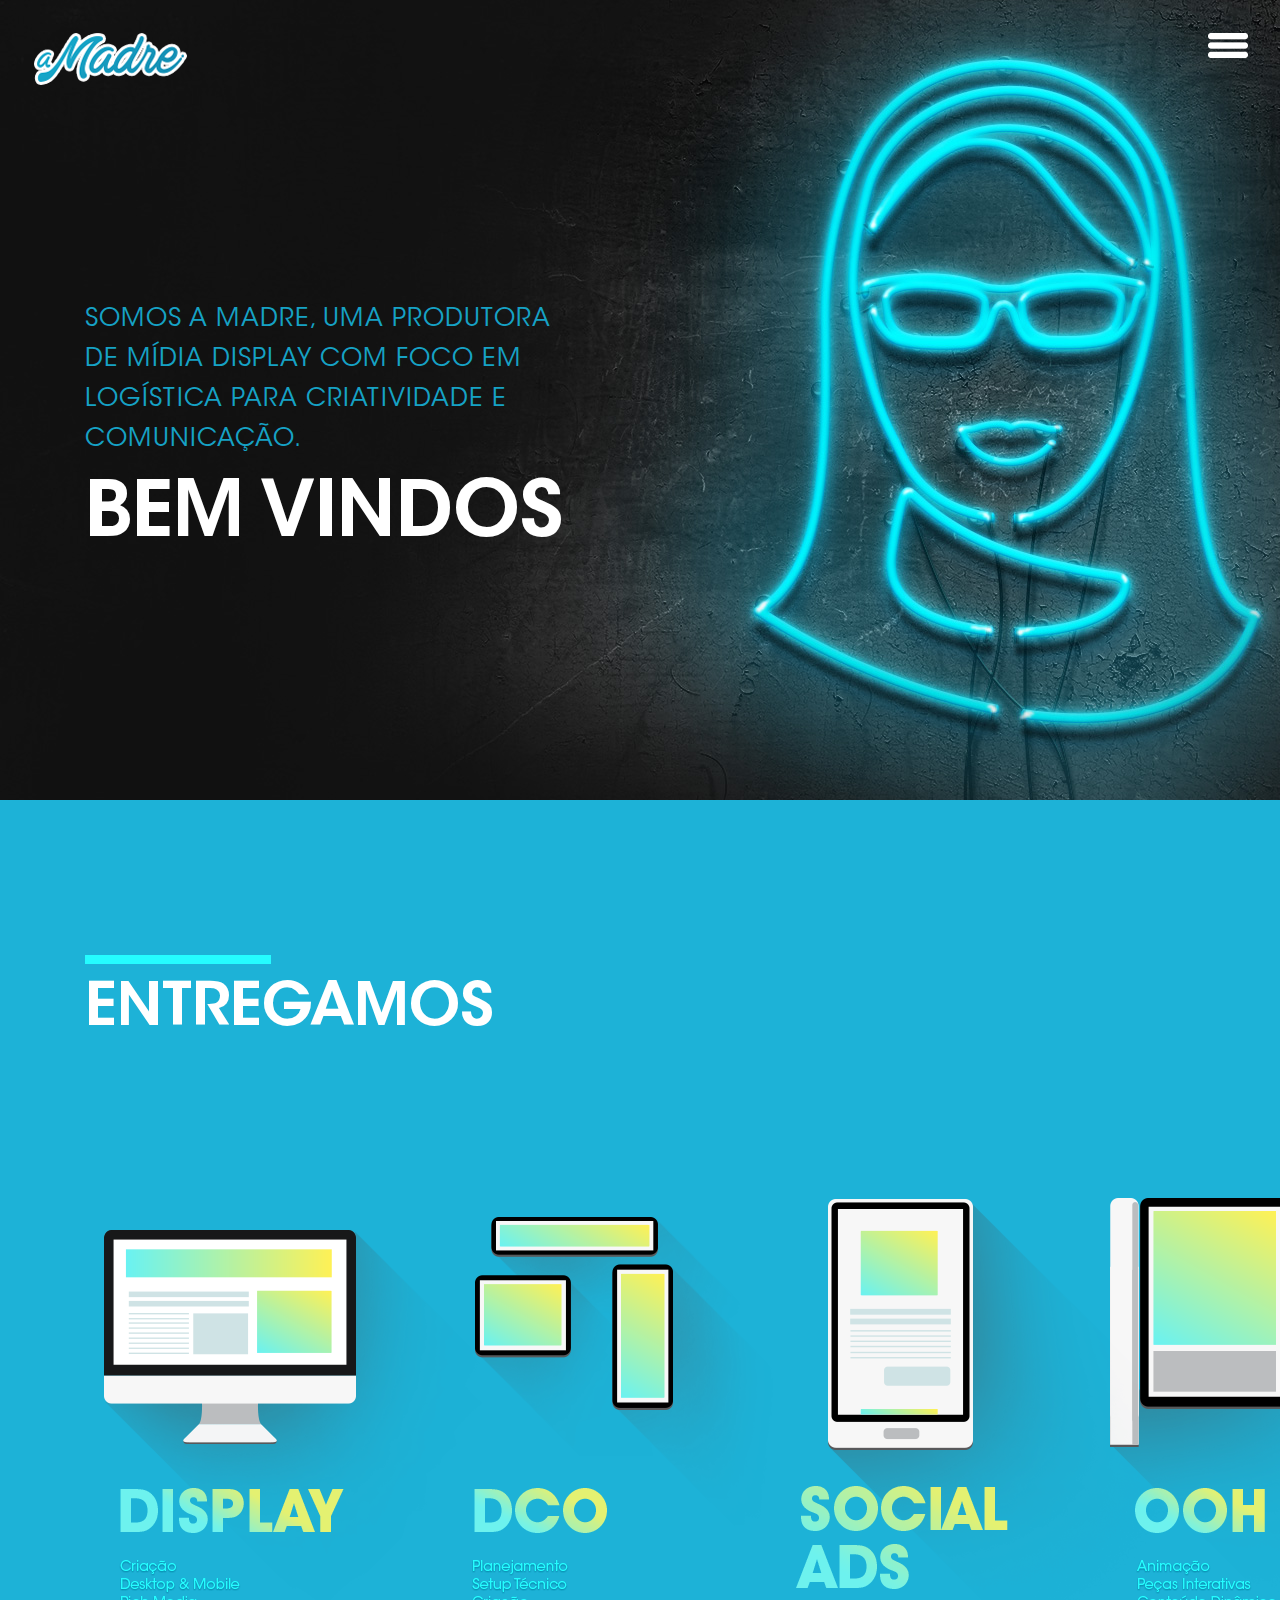
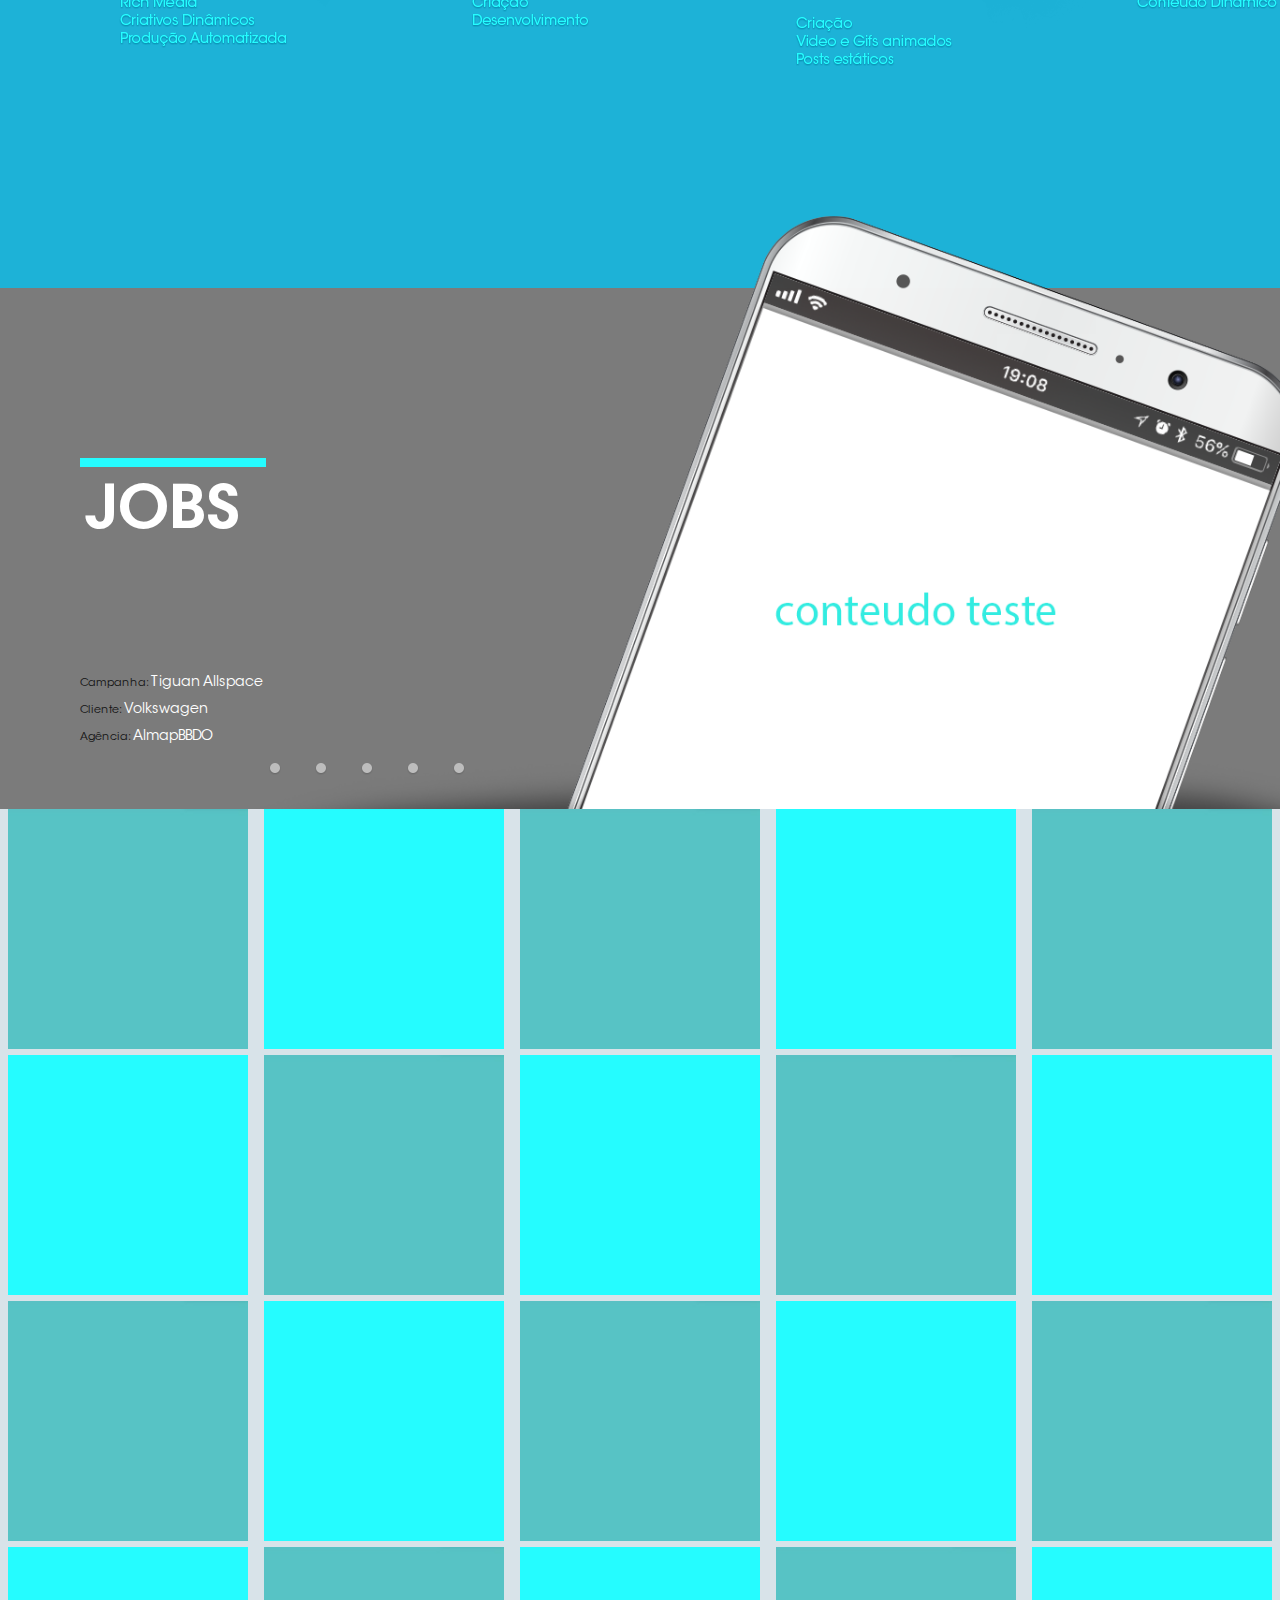
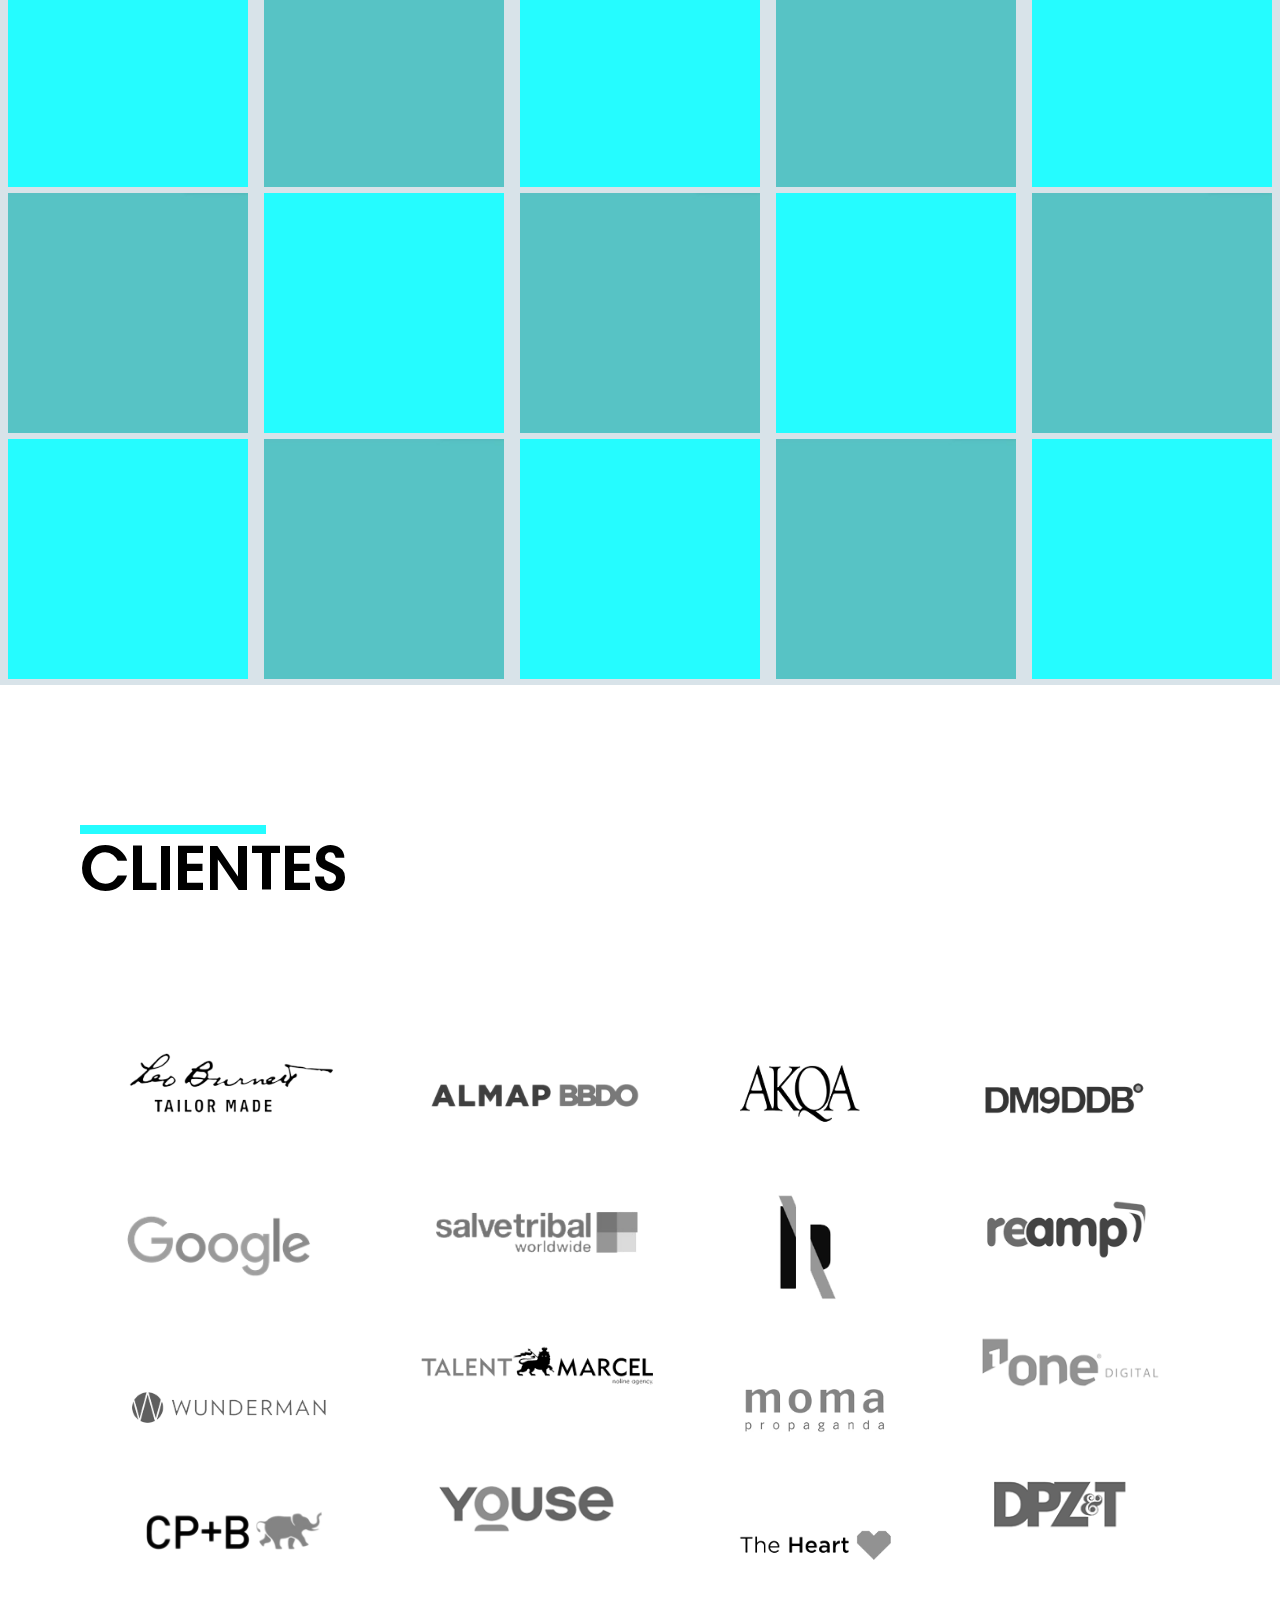
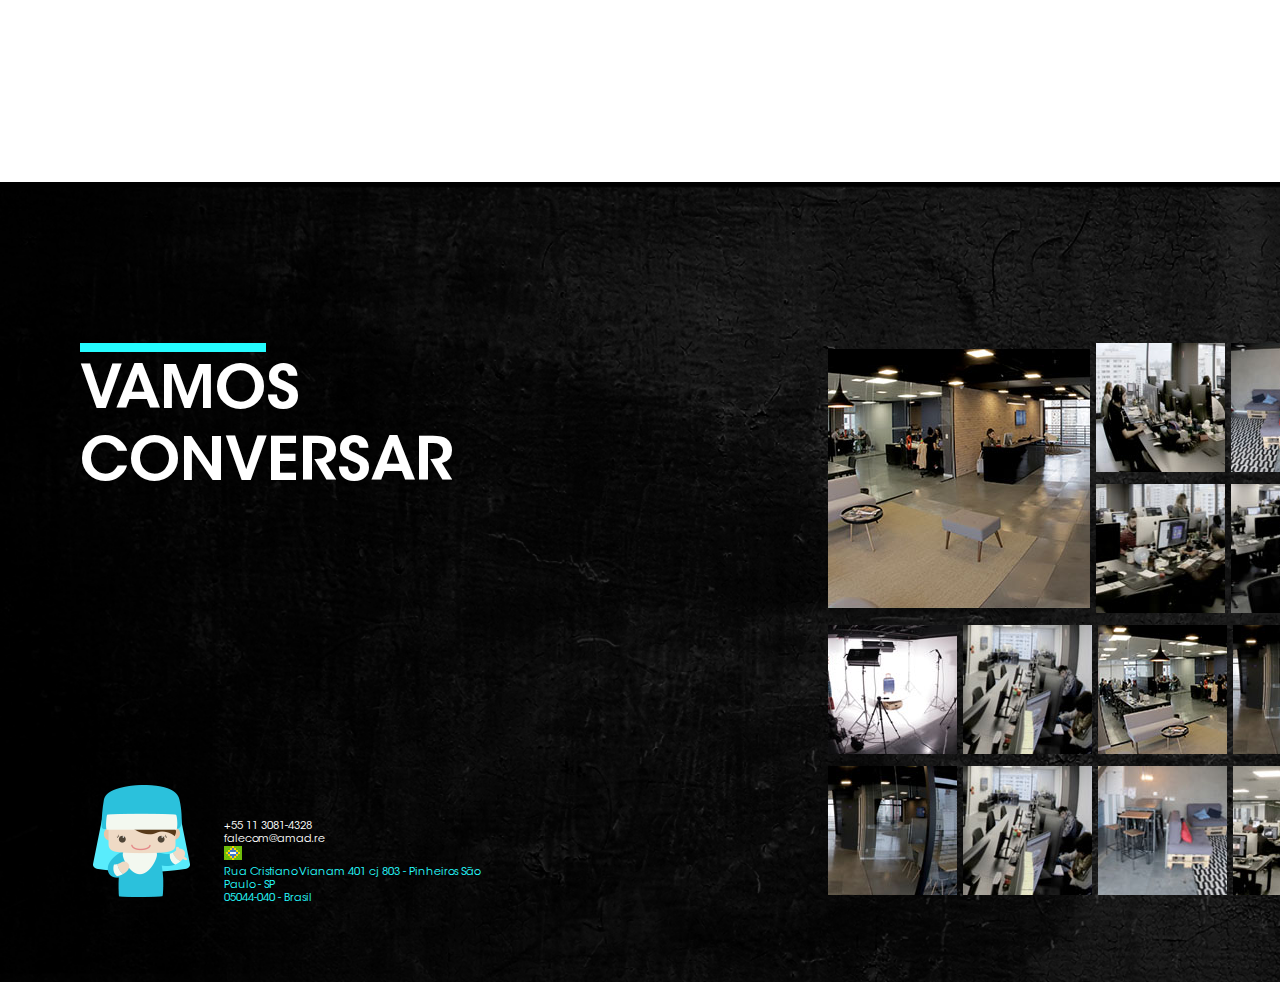
==== commit c93964ea: "fontface and some responsive adjust" ====
--- a/index.html
+++ b/index.html
@@ -8,8 +8,8 @@
     <meta name="viewport" content="width=device-width, initial-scale=1.0">
     <title>A Madre</title>
     <link rel="stylesheet" type="text/css" media="screen" href="./assets/css/style.css" />
-    <link href="https://fonts.googleapis.com/css?family=Montserrat:300,400,600,700" rel="stylesheet">
-</head>
+     <link rel="stylesheet" type="text/css" media="screen" href="./assets/font/normal/stylesheet.css" />
+   </head>
 <body>
     <nav>
         <div>
--- a/assets/css/style.css
+++ b/assets/css/style.css
@@ -1,12 +1,15 @@
 * {
   margin: 0;
-  font-family: 'Montserrat', sans-serif;
+  font-family: 'ITC Avant Garde Gothic Std Book';
+  font-weight: normal;
+  font-style: normal;
   -webkit-box-sizing: border-box;
           box-sizing: border-box;
 }
 
 h1 {
-  font-size: 50px;
+  font-size: 60px;
+  font-family: 'ITC Avant Garde Gothic Std Demi';
   font-weight: 900;
 }
 
@@ -74,22 +77,30 @@
   background-position: 45%;
 }
 
-@media (max-width: 1080px) {
+@media screen and (min-width: 1800px) {
   header {
-    min-height: 40rem;
+    min-height: 80rem;
+  }
+}
+
+@media screen and (max-width: 920px) {
+  header {
+    min-height: 35rem;
   }
 }
 
 header P {
-  width: 452px;
-  font-size: 18px;
+  width: 552px;
+  font-size: 25px;
   color: #16a2c5;
   padding: 300px 0px 10px 85px;
   text-transform: uppercase;
+  line-height: 1.6;
+  letter-spacing: 1px;
 }
 
 header h1 {
-  letter-spacing: -3px;
+  font-size: 78px;
   padding: 0px 85px;
   color: #ffffff;
 }
@@ -102,6 +113,13 @@
   padding-bottom: 185px;
 }
 
+@media screen and (max-width: 1224px) {
+  .wedeliver {
+    min-height: 790px;
+    padding-bottom: 0px;
+  }
+}
+
 .wedeliver .bar--wedeliver {
   padding: 155px 0px 0px 85px;
 }
@@ -125,9 +143,15 @@
   padding-left: 85px;
 }
 
-@media (min-width: 1080px) {
+@media screen and (min-width: 1224px) and (min-width: 1800px) {
   .wedeliver .wedeliver--products img {
-    width: 90%;
+    padding-left: 55%;
+  }
+}
+
+@media screen and (min-width: 20px) and (max-width: 1223px) {
+  .wedeliver .wedeliver--products img {
+    width: 80%;
   }
 }
 
@@ -139,11 +163,23 @@
   position: relative;
 }
 
+@media screen and (max-width: 1224px) {
+  .jobs {
+    max-height: 421px;
+  }
+}
+
+@media screen and (max-width: 920px) {
+  .jobs {
+    max-height: 400px;
+  }
+}
+
 .jobs .bar--job {
   padding: 170px 0px 0px 80px;
 }
 
-@media (max-width: 1080px) {
+@media screen and (max-width: 1224px) {
   .jobs .bar--job {
     padding: 90px 0px 0px 80px;
   }
@@ -162,16 +198,16 @@
   -webkit-box-align: center;
       -ms-flex-align: center;
           align-items: center;
-  margin-left: 210px;
-  margin-top: 30px;
+  margin-left: 252px;
+  margin-top: 10px;
   z-index: 1;
   position: absolute;
 }
 
-@media (max-width: 1080px) {
+@media screen and (max-width: 1224px) {
   .jobs .jobs--bullets {
-    margin-left: 180px;
-    margin-top: 10px;
+    margin-left: 190px;
+    margin-top: -30px;
   }
 }
 
@@ -179,37 +215,55 @@
   padding: 0px 15px;
 }
 
-@media (max-width: 1080px) {
+@media screen and (max-width: 1224px) {
   .jobs .jobs--bullets a {
-    padding: 0px 10px;
+    padding: 0px 7px;
   }
 }
 
 .jobs--p {
   color: #ffffff;
+}
+
+@media screen and (max-width: 1224px) {
+  .jobs--p {
+    margin: 50px 0px;
+  }
+}
+
+@media screen and (max-width: 920px) {
+  .jobs--p {
+    margin: 0px 0px;
+  }
 }
 
 .jobs--p p {
   padding: 5px 80px;
-  font-size: 13px;
+  font-size: 14px;
 }
 
 .jobs--p .jobs--p-adjust {
   color: #131313;
-  font-size: 10px;
+  font-size: 11px;
 }
 
 .jobs--celprlx img {
   max-height: 630px;
-  margin-left: 10px;
-  margin-top: -545px;
-}
-
-@media (max-width: 1080px) {
+  margin-left: 107px;
+  margin-top: -561px;
+}
+
+@media screen and (max-width: 1224px) {
   .jobs--celprlx img {
     max-height: 500px;
-    margin-left: 12px;
-    margin-top: -450px;
+    margin-top: -490px;
+    margin-left: 13px;
+  }
+}
+
+@media screen and (max-width: 920px) {
+  .jobs--celprlx img {
+    max-height: 450px;
   }
 }
 
@@ -224,11 +278,19 @@
   max-height: 630px;
 }
 
-@media (max-width: 1080px) {
+@media screen and (max-width: 1224px) {
   .jobs--celprlx .cel--conteudo {
     max-height: 500px;
-    margin-left: 12px;
-    margin-top: -450px;
+    margin-top: -490px;
+    margin-left: 13px;
+  }
+}
+
+@media screen and (max-width: 920px) {
+  .jobs--celprlx .cel--conteudo {
+    max-height: 450px;
+    margin-top: -440px;
+    margin-left: 13px;
   }
 }
 
@@ -249,7 +311,7 @@
   width: 240px;
 }
 
-@media (max-width: 1080px) {
+@media screen and (max-width: 1224px) {
   .thumbs img {
     width: 180px;
   }
@@ -285,6 +347,12 @@
 .clients .clients--brand img {
   width: 100%;
   padding: 20px 30px;
+}
+
+@media screen and (min-width: 1800px) {
+  .clients .clients--brand img {
+    padding: 20px 100px;
+  }
 }
 
 footer {
@@ -305,7 +373,7 @@
   padding: 145px 0px 0px 80px;
 }
 
-@media (max-width: 1080px) {
+@media screen and (max-width: 1224px) {
   footer .bar--footer {
     padding: 0px 0px 0px 80px;
   }
@@ -314,6 +382,12 @@
 footer h1 {
   padding: 0px 80px 220px 80px;
   color: #ffffff;
+}
+
+@media screen and (max-width: 1224px) {
+  footer h1 {
+    padding-bottom: 170px;
+  }
 }
 
 footer .footer--contact {
@@ -332,9 +406,9 @@
   margin: 0px 10px;
 }
 
-@media (max-width: 1080px) {
+@media screen and (max-width: 1224px) {
   footer .footer--data {
-    padding: 10px 80px;
+    padding: 70px 80px;
   }
 }
 
@@ -355,12 +429,18 @@
   padding: 81px 50px 0px 250px;
 }
 
-@media (max-width: 1080px) {
+@media screen and (max-width: 1224px) {
   footer .footer--gallery {
     padding: 0px 50px 0px 0px;
   }
 }
 
+@media screen and (min-width: 1800px) {
+  footer .footer--gallery {
+    padding-left: 50%;
+  }
+}
+
 footer .footer--gallery--01, footer .footer--gallery-right, footer .footer--gallery-base--r1, footer .footer--gallery-base--r2 {
   display: -webkit-box;
   display: -ms-flexbox;
@@ -374,10 +454,16 @@
   margin: 3px 3px;
 }
 
-@media (max-width: 1080px) {
+@media screen and (max-width: 1224px) {
   footer .footer--gallery--01 img, footer .footer--gallery-right img, footer .footer--gallery-base--r1 img, footer .footer--gallery-base--r2 img {
     margin: 2px 2px;
+  }
+}
+
+@media screen and (max-width: 1224px) and (min-width: 1080px) {
+  footer .footer--gallery--01 img, footer .footer--gallery-right img, footer .footer--gallery-base--r1 img, footer .footer--gallery-base--r2 img {
     width: 95%;
+    margin: 0 auto;
   }
 }
 /*# sourceMappingURL=style.css.map */--- a/assets/font/normal/stylesheet.css
+++ b/assets/font/normal/stylesheet.css
@@ -0,0 +1,36 @@
+@font-face {
+    font-family: 'ITC Avant Garde Gothic Std Demi';
+    src: url('ITCAvantGardeStd-Demi.eot');
+    src: url('ITCAvantGardeStd-Demi.eot?#iefix') format('embedded-opentype'),
+        url('ITCAvantGardeStd-Demi.woff2') format('woff2'),
+        url('ITCAvantGardeStd-Demi.woff') format('woff'),
+        url('ITCAvantGardeStd-Demi.ttf') format('truetype'),
+        url('ITCAvantGardeStd-Demi.svg#ITCAvantGardeStd-Demi') format('svg');
+    font-weight: normal;
+    font-style: normal;
+}
+
+@font-face {
+    font-family: 'ITC Avant Garde Gothic Std Book';
+    src: url('ITCAvantGardeStd-Bk.eot');
+    src: url('ITCAvantGardeStd-Bk.eot?#iefix') format('embedded-opentype'),
+        url('ITCAvantGardeStd-Bk.woff2') format('woff2'),
+        url('ITCAvantGardeStd-Bk.woff') format('woff'),
+        url('ITCAvantGardeStd-Bk.ttf') format('truetype'),
+        url('ITCAvantGardeStd-Bk.svg#ITCAvantGardeStd-Bk') format('svg');
+    font-weight: normal;
+    font-style: normal;
+}
+
+@font-face {
+    font-family: 'ITC Avant Garde Gothic Std';
+    src: url('ITCAvantGardeStd-Md.eot');
+    src: url('ITCAvantGardeStd-Md.eot?#iefix') format('embedded-opentype'),
+        url('ITCAvantGardeStd-Md.woff2') format('woff2'),
+        url('ITCAvantGardeStd-Md.woff') format('woff'),
+        url('ITCAvantGardeStd-Md.ttf') format('truetype'),
+        url('ITCAvantGardeStd-Md.svg#ITCAvantGardeStd-Md') format('svg');
+    font-weight: 500;
+    font-style: normal;
+}
+
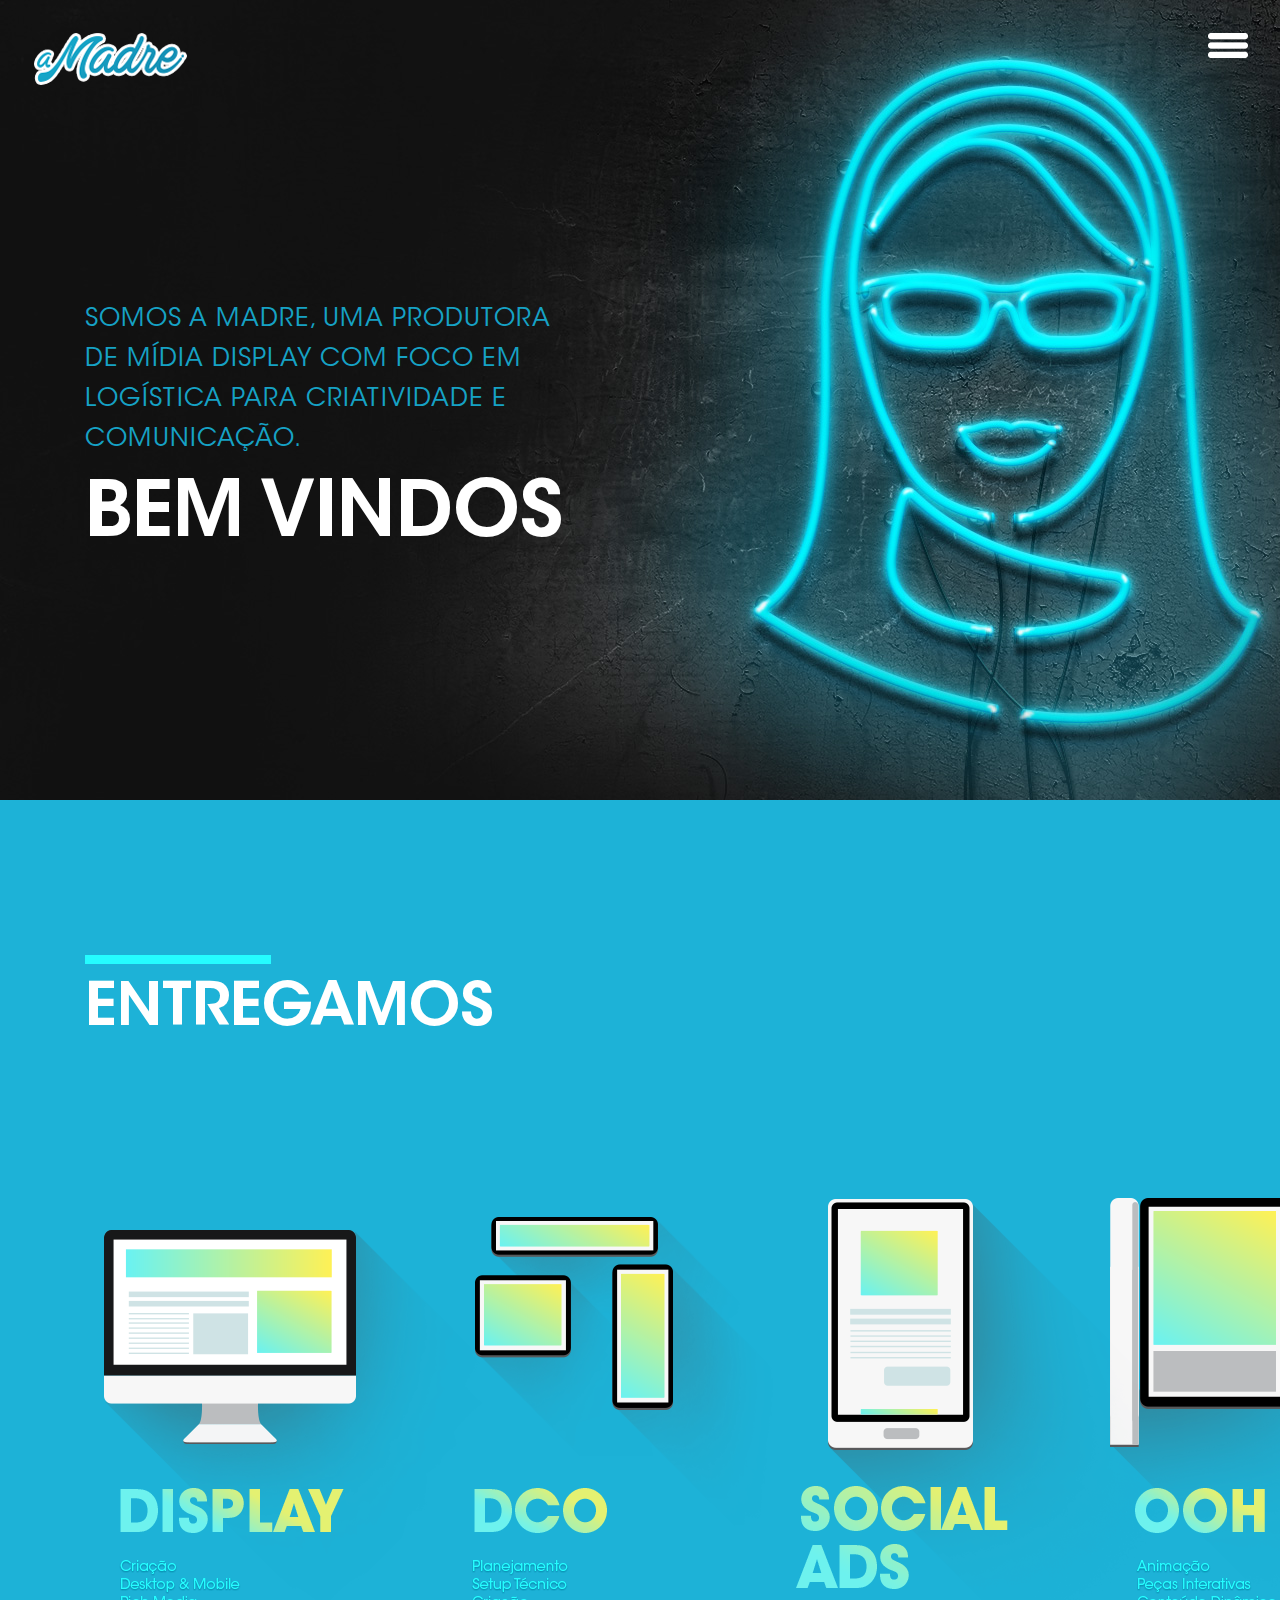
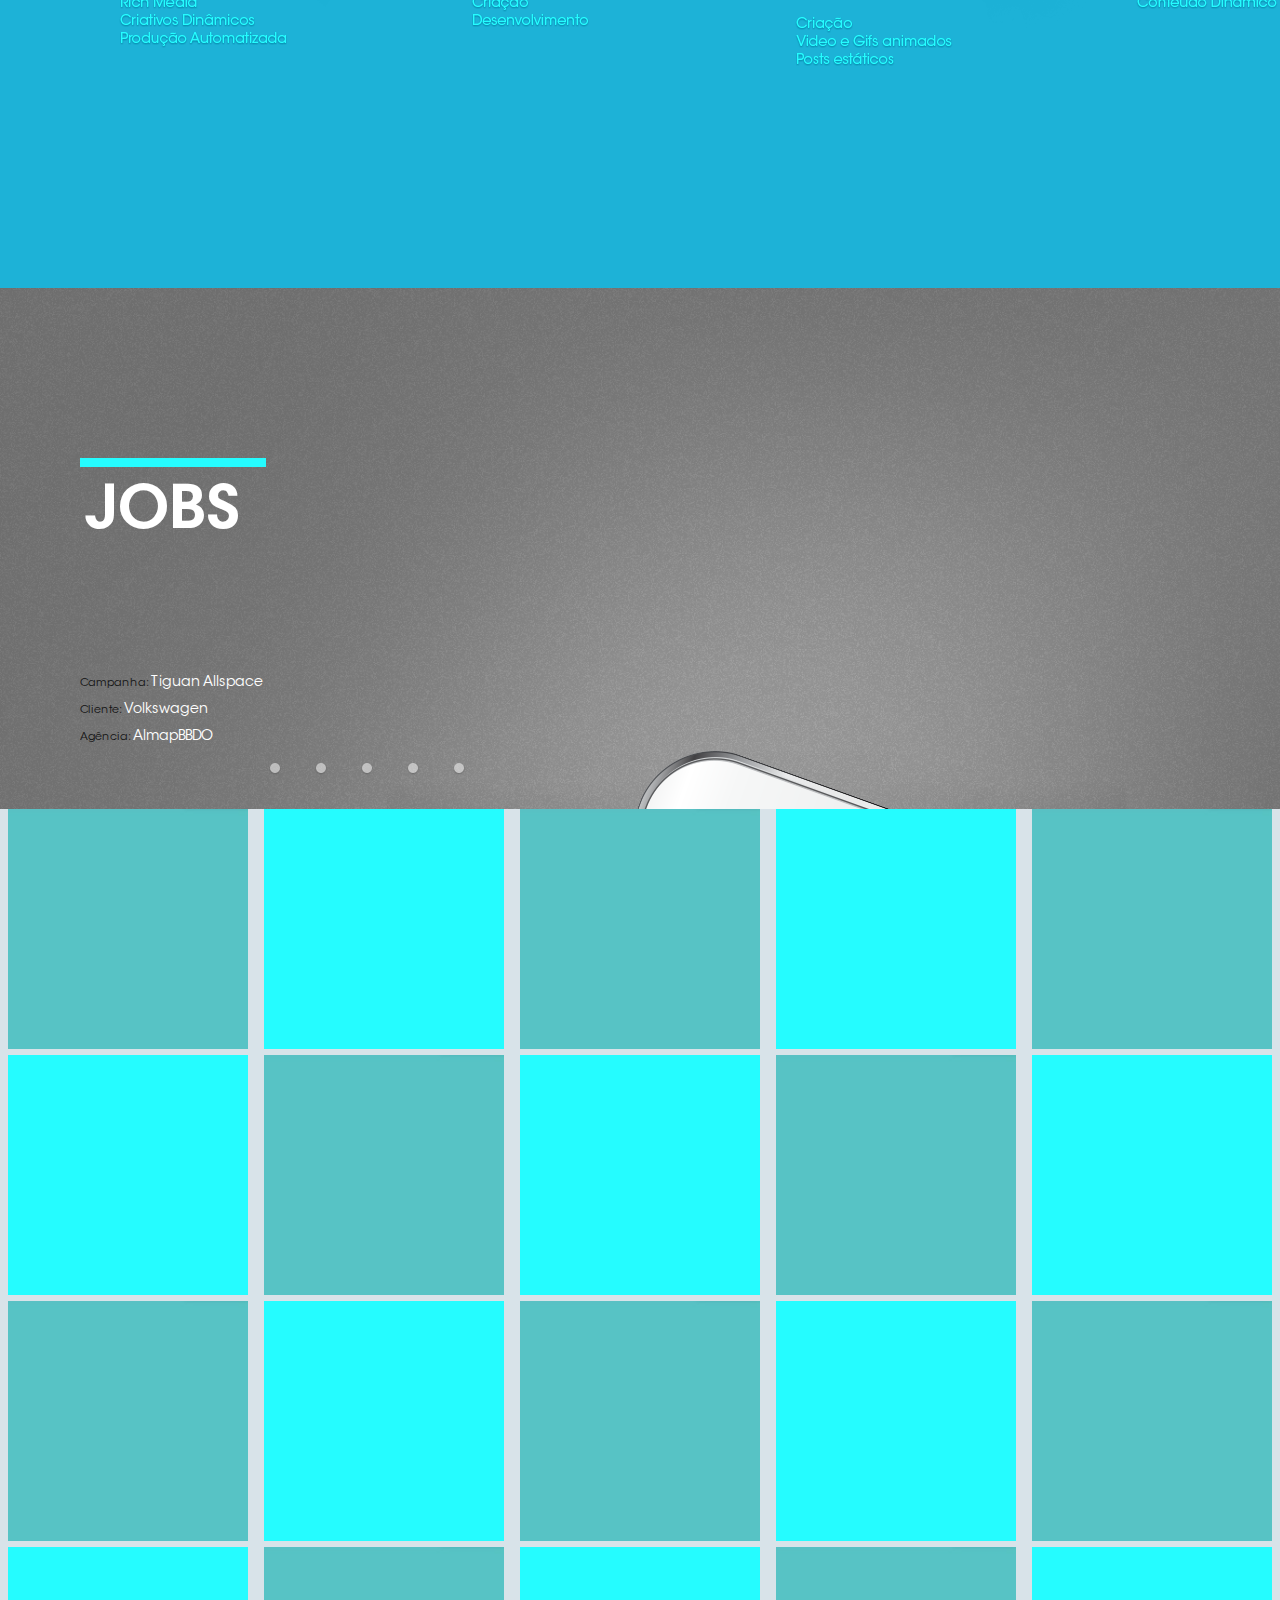
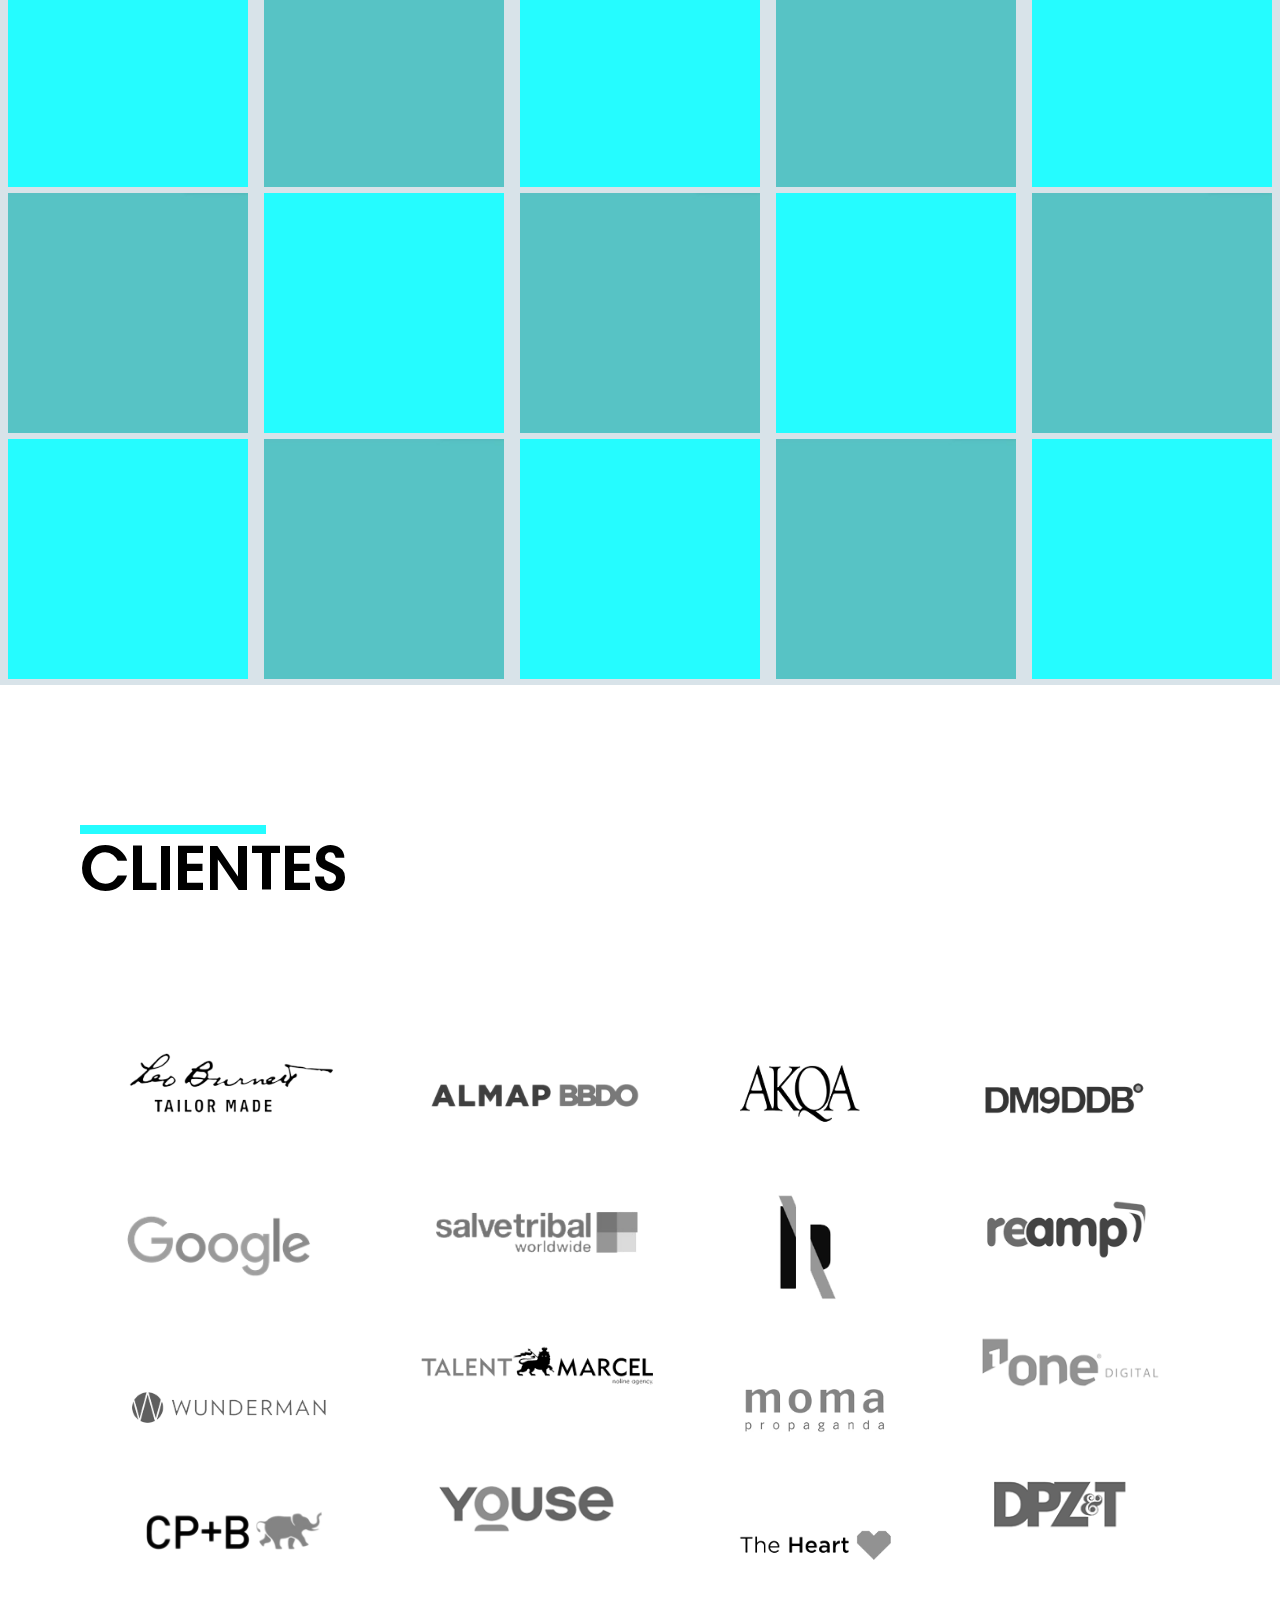
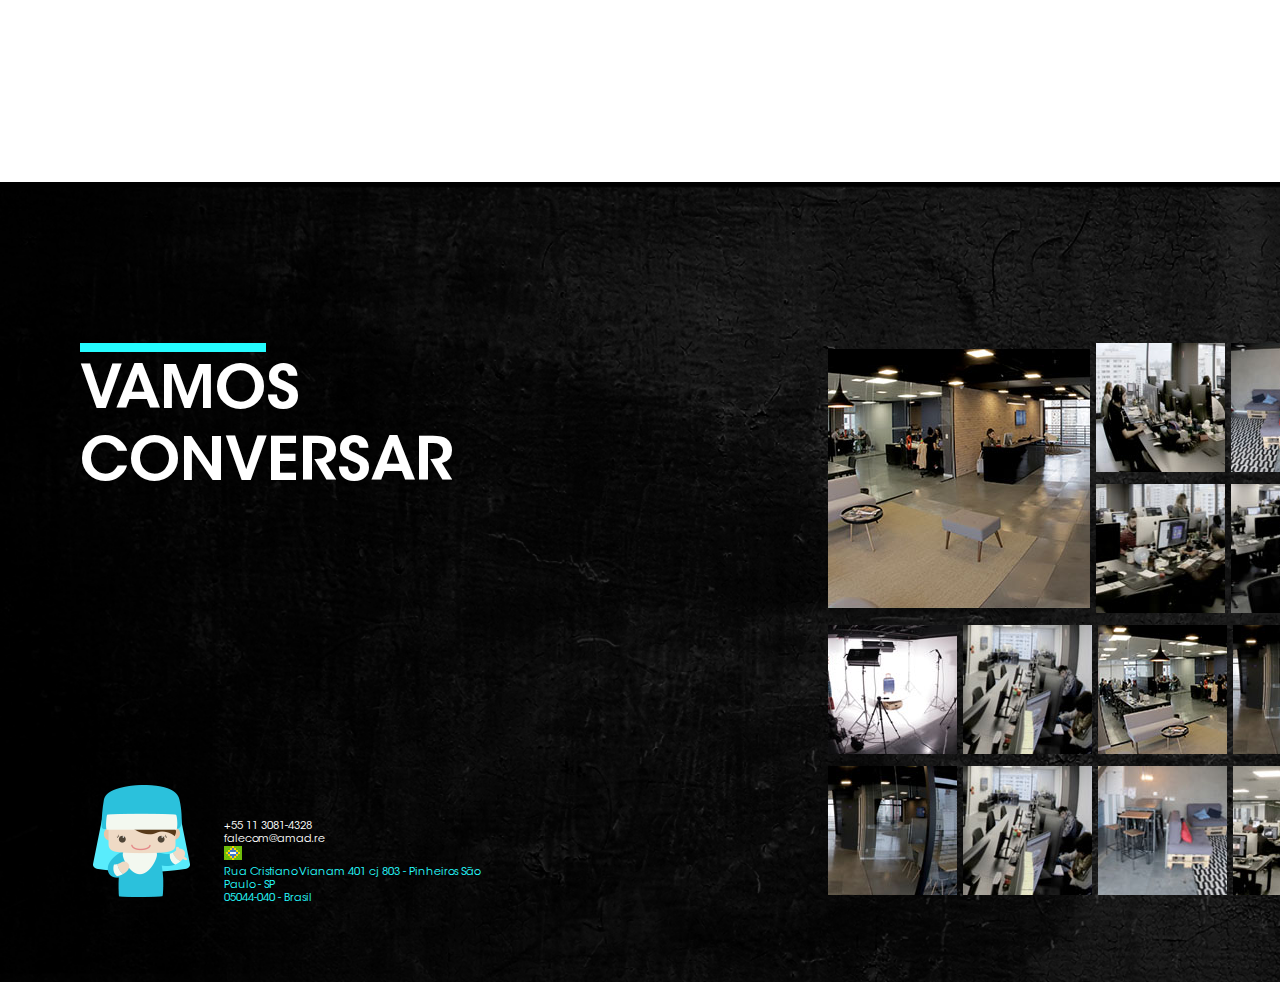
==== commit 237a7798: "last up" ====
--- a/index.html
+++ b/index.html
@@ -8,8 +8,8 @@
     <meta name="viewport" content="width=device-width, initial-scale=1.0">
     <title>A Madre</title>
     <link rel="stylesheet" type="text/css" media="screen" href="./assets/css/style.css" />
-     <link rel="stylesheet" type="text/css" media="screen" href="./assets/font/normal/stylesheet.css" />
-   </head>
+    <link rel="stylesheet" type="text/css" media="screen" href="./assets/font/normal/stylesheet.css" />
+</head>
 <body>
     <nav>
         <div>
@@ -110,9 +110,10 @@
             </div>
             
             <div class="jobs--celprlx">
-                <img class="cel--conteudo" src="./assets/img/celular__conteudoteste.png" alt="celular">
-                <img clas="cel--base" src="./assets/img/celular.png" alt="celular">
-            </div>
+                <!-- <img class="cel--conteudo" src="./assets/img/celular__conteudoteste.png" alt="celular"> -->
+                <img clas="cel--base" src="./assets/img/cel_nshadow.png" alt="celular">
+            </div>
+            
         </section>
         
         <section class="thumbs">            
--- a/assets/css/style.css
+++ b/assets/css/style.css
@@ -158,6 +158,8 @@
 .jobs {
   background-size: cover;
   background-color: #7b7b7b;
+  background-image: url(../img/jobs_bg.png);
+  background-repeat: no no-repeat;
   max-height: 521px;
   z-index: -1;
   position: relative;
@@ -248,9 +250,7 @@
 }
 
 .jobs--celprlx img {
-  max-height: 630px;
   margin-left: 107px;
-  margin-top: -561px;
 }
 
 @media screen and (max-width: 1224px) {
@@ -270,6 +270,7 @@
 .jobs--celprlx .cel--base {
   position: absolute;
   z-index: 1;
+  margin-left: 107px;
 }
 
 .jobs--celprlx .cel--conteudo {
